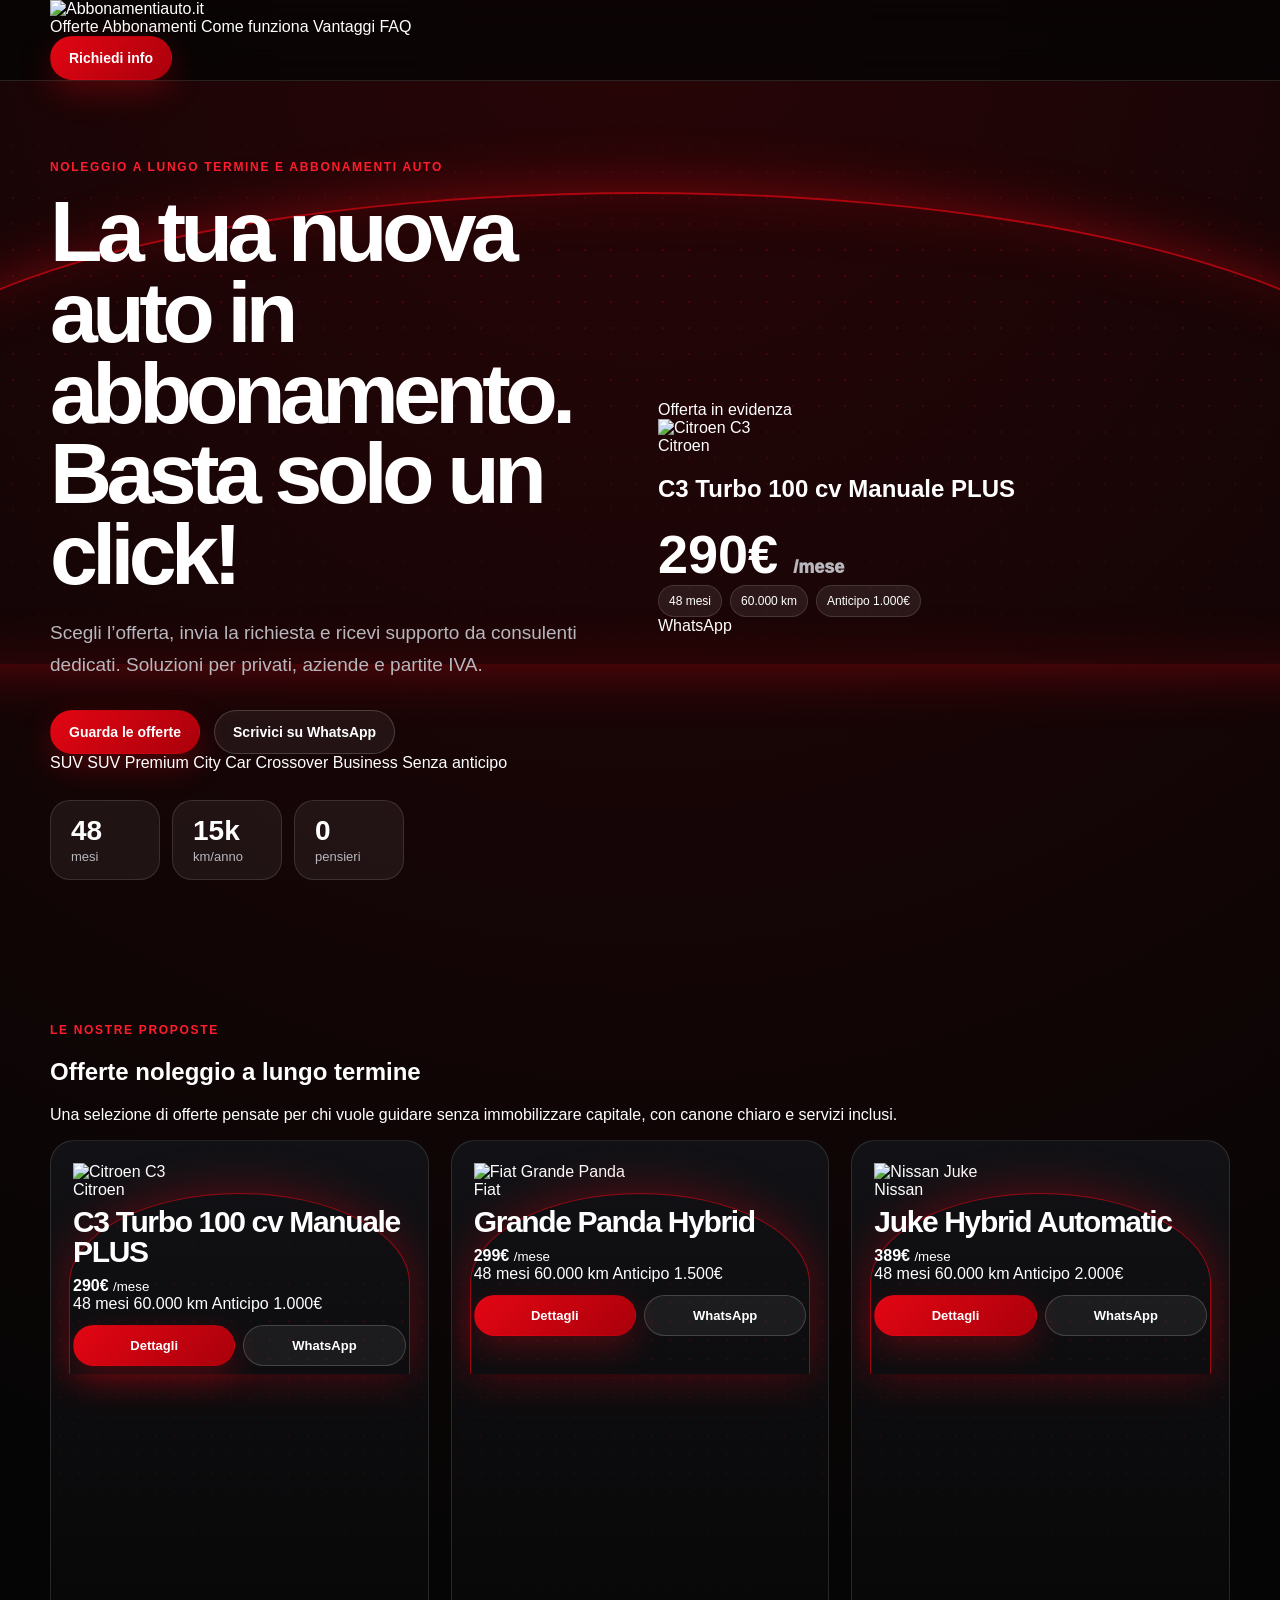
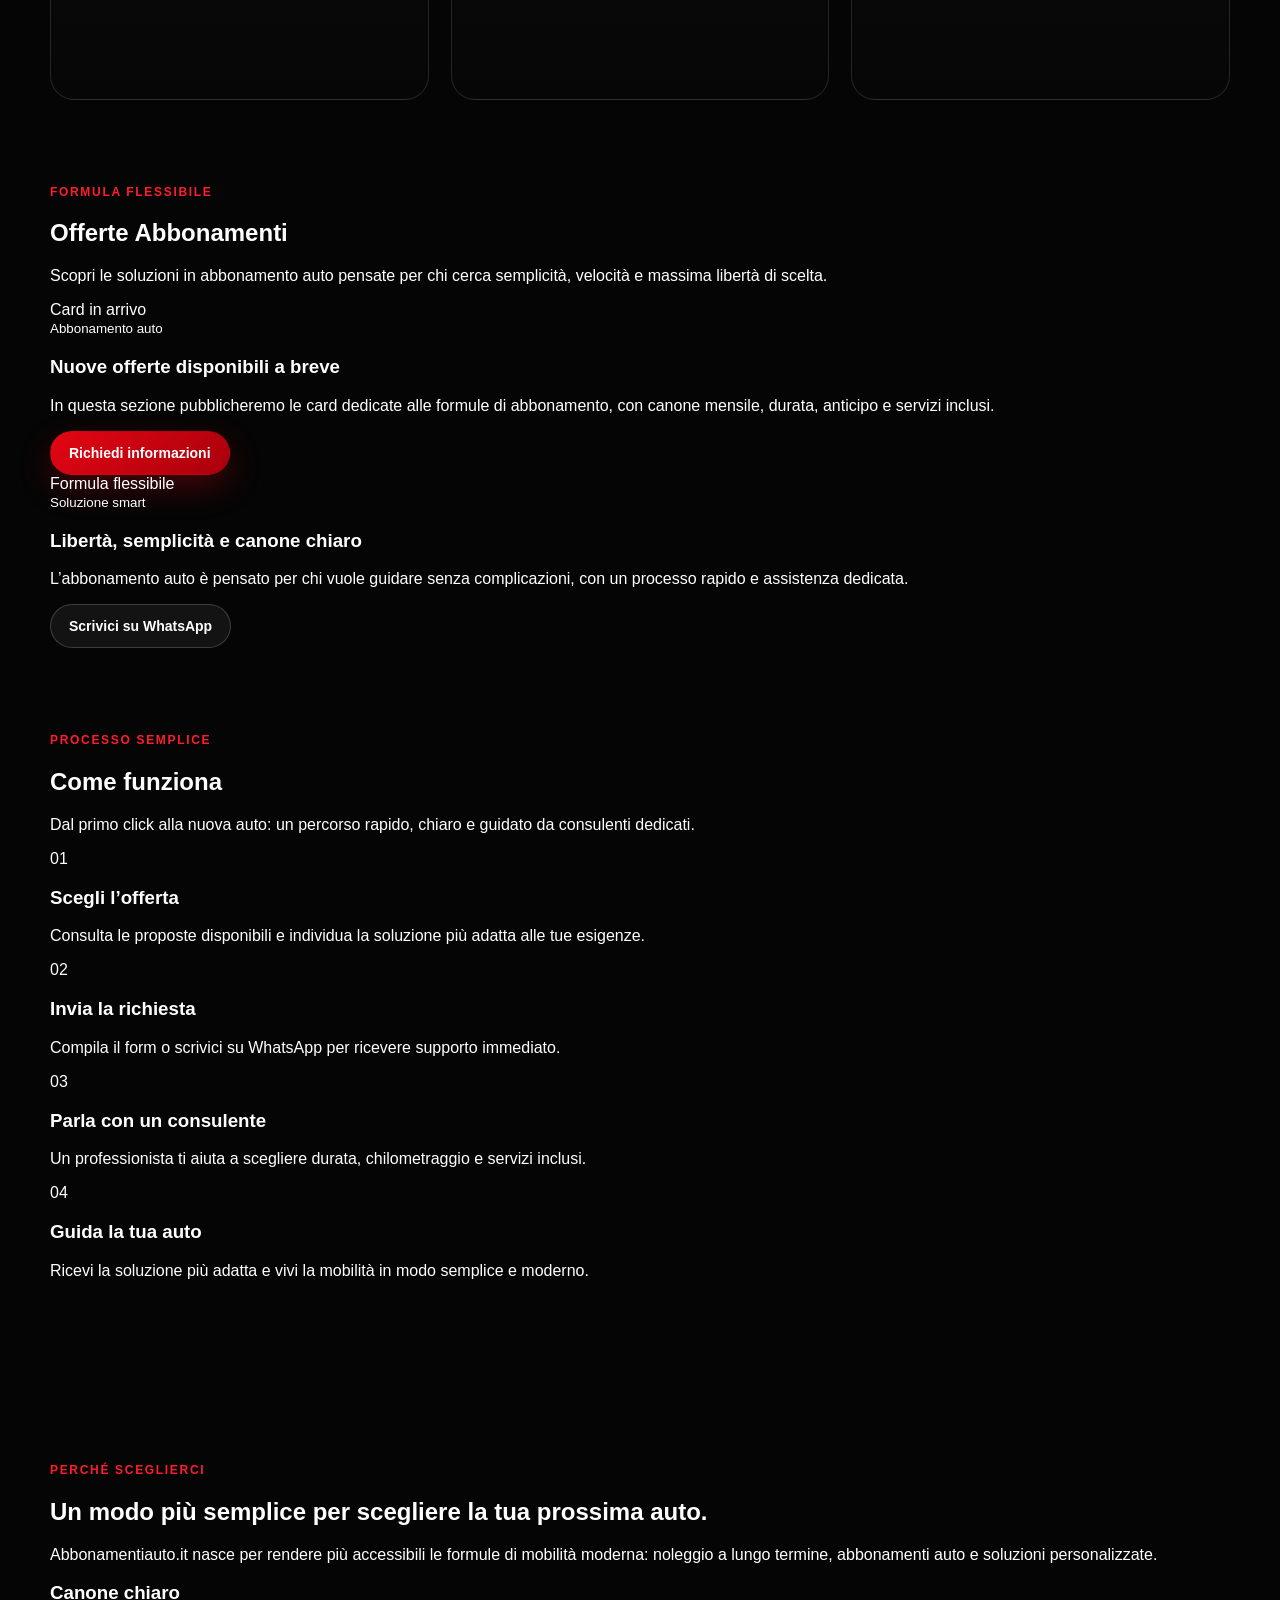
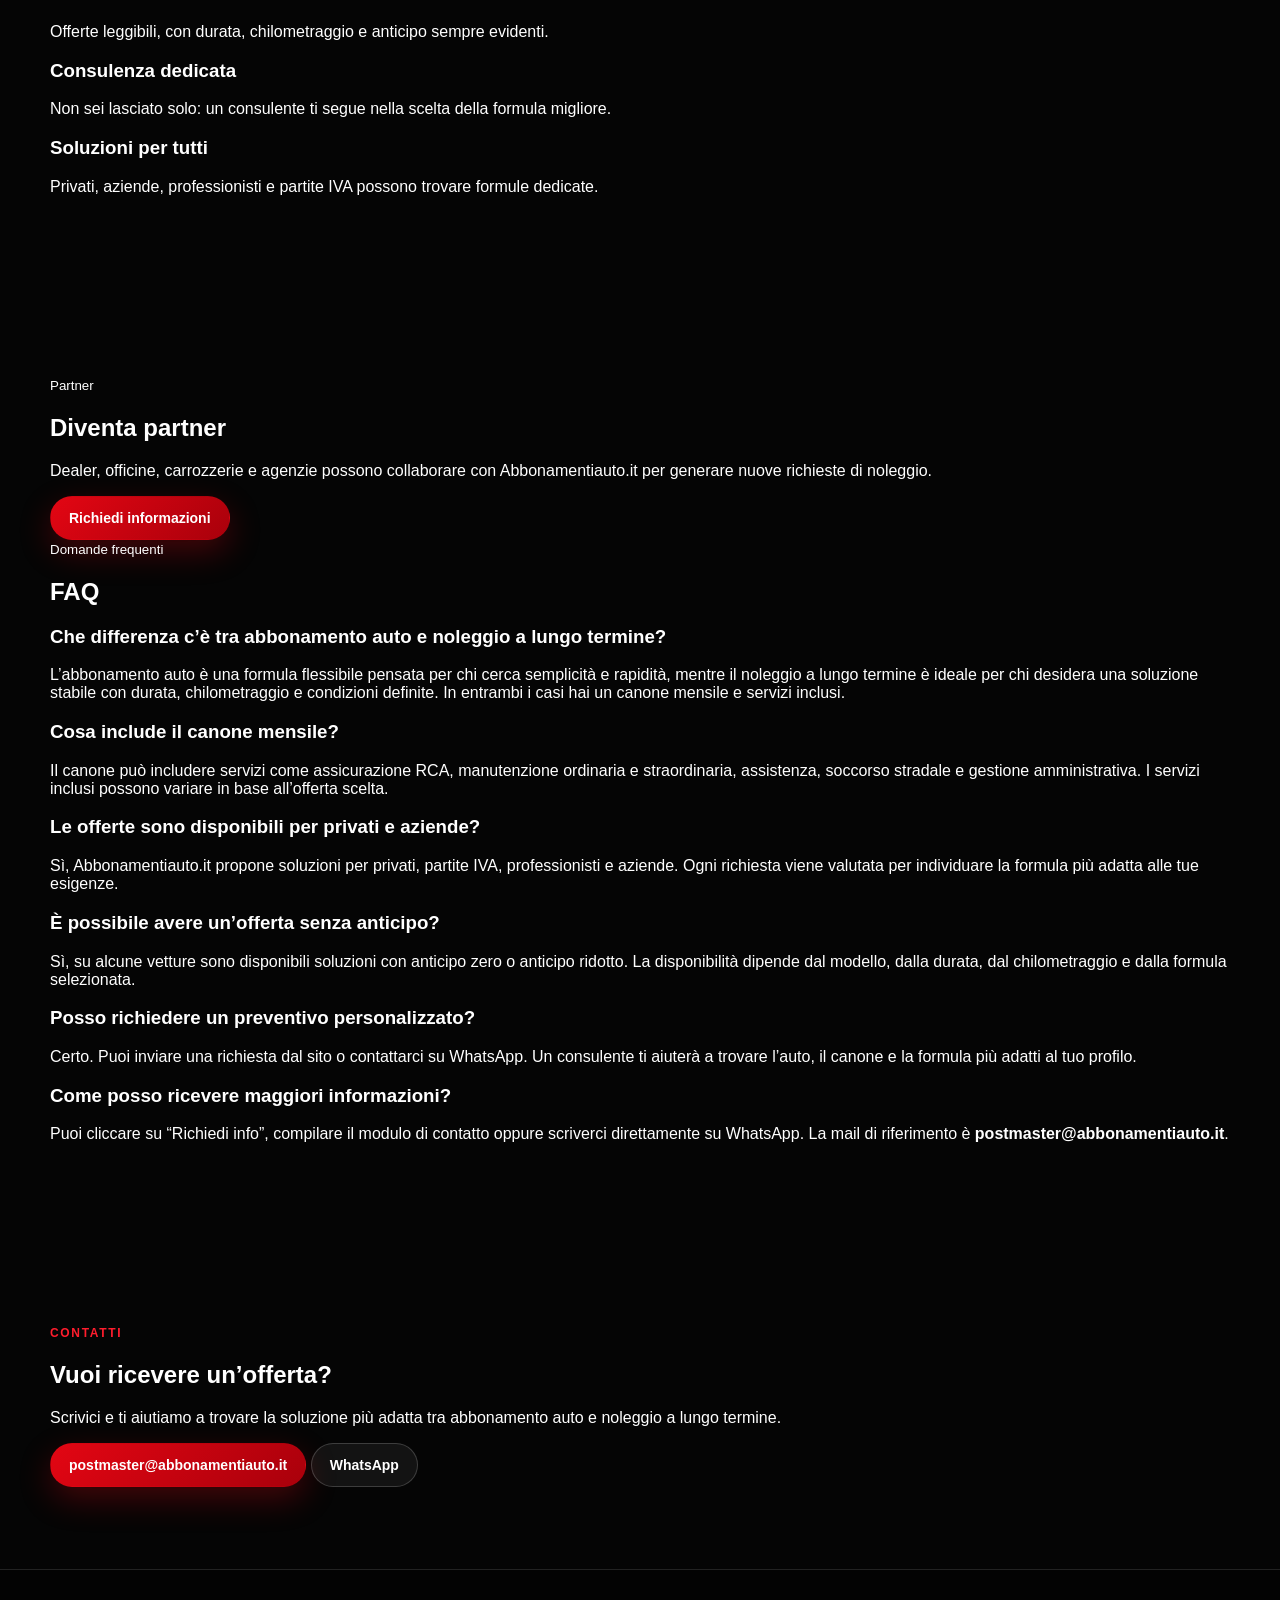
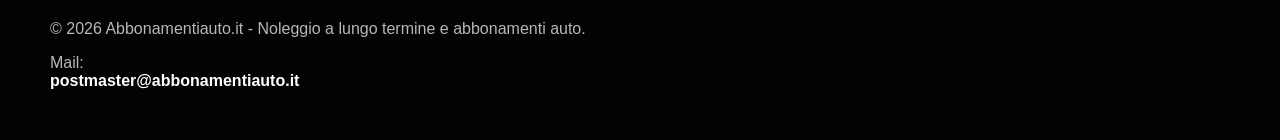
==== index.html @ 2ac547f6 "Update index.html" ====
<!DOCTYPE html>
<html lang="it">
<head>
  <meta charset="UTF-8" />
  <meta name="viewport" content="width=device-width, initial-scale=1.0" />

  <title>Abbonamentiauto.it | Noleggio a lungo termine e abbonamenti auto</title>

  <meta name="description" content="Scopri le migliori offerte di abbonamento auto e noleggio a lungo termine per privati, aziende e partite IVA. Basta solo un click!" />

  <link rel="stylesheet" href="style.css" />
</head>

<body>

  <!-- HEADER -->
  <header class="site-header">
    <div class="container header-inner">

      <a href="#" class="brand" aria-label="Abbonamentiauto.it">
        <img src="assets/logo.png" alt="Abbonamentiauto.it" />
      </a>

      <nav class="main-nav">
        <a href="#offerte">Offerte</a>
        <a href="#abbonamenti">Abbonamenti</a>
        <a href="#come-funziona">Come funziona</a>
        <a href="#vantaggi">Vantaggi</a>
        <a href="#faq">FAQ</a>
      </nav>

      <a class="btn primary small" href="#contatti">Richiedi info</a>

    </div>
  </header>


  <!-- HERO -->
  <main>

    <section class="hero">
      <div class="hero-bg"></div>

      <div class="container hero-grid">

        <div class="hero-copy">
          <span class="eyebrow">Noleggio a lungo termine e abbonamenti auto</span>

          <h1>
            La tua nuova auto in abbonamento.
            <strong>Basta solo un click!</strong>
          </h1>

          <p>
            Scegli l’offerta, invia la richiesta e ricevi supporto da consulenti dedicati.
            Soluzioni per privati, aziende e partite IVA.
          </p>

          <div class="hero-actions">
            <a class="btn primary" href="#offerte">Guarda le offerte</a>
            <a class="btn ghost" href="https://wa.me/393927008720?text=Ciao%2C%20vorrei%20informazioni%20sulle%20offerte%20di%20Abbonamentiauto.it" target="_blank">
              Scrivici su WhatsApp
            </a>
          </div>

          <div class="hero-categories">
            <span class="hero-pill">SUV</span>
            <span class="hero-pill">SUV Premium</span>
            <span class="hero-pill">City Car</span>
            <span class="hero-pill">Crossover</span>
            <span class="hero-pill">Business</span>
            <span class="hero-pill">Senza anticipo</span>
          </div>

          <div class="hero-stats">
            <div>
              <strong>48</strong>
              <span>mesi</span>
            </div>
            <div>
              <strong>15k</strong>
              <span>km/anno</span>
            </div>
            <div>
              <strong>0</strong>
              <span>pensieri</span>
            </div>
          </div>
        </div>

        <div class="hero-card-wrap">
          <article class="hero-offer-card">
            <div class="offer-badge">Offerta in evidenza</div>

            <div class="car-stage">
              <img src="immagini/citroen-c3.png" alt="Citroen C3" />
            </div>

            <div class="hero-offer-content">
              <span>Citroen</span>
              <h2>C3 Turbo 100 cv Manuale PLUS</h2>

              <div class="price">
                <strong>290€</strong>
                <small>/mese</small>
              </div>

              <div class="mini-specs">
                <span>48 mesi</span>
                <span>60.000 km</span>
                <span>Anticipo 1.000€</span>
              </div>

              <a class="whatsapp-float" href="https://wa.me/393927008720?text=Ciao%2C%20sono%20interessato%20alla%20Citroen%20C3%20vista%20su%20Abbonamentiauto.it" target="_blank">
                WhatsApp
              </a>
            </div>
          </article>
        </div>

      </div>
    </section>


    <!-- OFFERTE -->
    <section id="offerte" class="section offers">
      <div class="container">

        <div class="section-head">
          <span class="eyebrow">Le nostre proposte</span>
          <h2>Offerte noleggio a lungo termine</h2>
          <p>
            Una selezione di offerte pensate per chi vuole guidare senza immobilizzare capitale,
            con canone chiaro e servizi inclusi.
          </p>
        </div>

        <div class="offers-grid">

          <article class="offer-card">
            <div class="offer-image">
              <img src="immagini/citroen-c3.png" alt="Citroen C3" />
            </div>

            <div class="offer-content">
              <span class="brand-label">Citroen</span>
              <h3>C3 Turbo 100 cv Manuale PLUS</h3>

              <div class="offer-price">
                <strong>290€</strong>
                <small>/mese</small>
              </div>

              <div class="offer-specs">
                <span>48 mesi</span>
                <span>60.000 km</span>
                <span>Anticipo 1.000€</span>
              </div>

              <div class="card-actions">
                <a class="btn primary" href="#contatti">Dettagli</a>
                <a class="btn ghost" href="https://wa.me/393927008720?text=Ciao%2C%20vorrei%20informazioni%20sulla%20Citroen%20C3" target="_blank">WhatsApp</a>
              </div>
            </div>
          </article>

          <article class="offer-card">
            <div class="offer-image">
              <img src="immagini/grande-panda.png" alt="Fiat Grande Panda" />
            </div>

            <div class="offer-content">
              <span class="brand-label">Fiat</span>
              <h3>Grande Panda Hybrid</h3>

              <div class="offer-price">
                <strong>299€</strong>
                <small>/mese</small>
              </div>

              <div class="offer-specs">
                <span>48 mesi</span>
                <span>60.000 km</span>
                <span>Anticipo 1.500€</span>
              </div>

              <div class="card-actions">
                <a class="btn primary" href="#contatti">Dettagli</a>
                <a class="btn ghost" href="https://wa.me/393927008720?text=Ciao%2C%20vorrei%20informazioni%20sulla%20Fiat%20Grande%20Panda" target="_blank">WhatsApp</a>
              </div>
            </div>
          </article>

          <article class="offer-card">
            <div class="offer-image">
              <img src="immagini/nissan-juke.png" alt="Nissan Juke" />
            </div>

            <div class="offer-content">
              <span class="brand-label">Nissan</span>
              <h3>Juke Hybrid Automatic</h3>

              <div class="offer-price">
                <strong>389€</strong>
                <small>/mese</small>
              </div>

              <div class="offer-specs">
                <span>48 mesi</span>
                <span>60.000 km</span>
                <span>Anticipo 2.000€</span>
              </div>

              <div class="card-actions">
                <a class="btn primary" href="#contatti">Dettagli</a>
                <a class="btn ghost" href="https://wa.me/393927008720?text=Ciao%2C%20vorrei%20informazioni%20sulla%20Nissan%20Juke" target="_blank">WhatsApp</a>
              </div>
            </div>
          </article>

        </div>
      </div>
    </section>


    <!-- ABBONAMENTI -->
    <section id="abbonamenti" class="abbonamenti-section">
      <div class="container">

        <div class="section-head">
          <span class="eyebrow">Formula flessibile</span>
          <h2>Offerte Abbonamenti</h2>
          <p>
            Scopri le soluzioni in abbonamento auto pensate per chi cerca semplicità,
            velocità e massima libertà di scelta.
          </p>
        </div>

        <div class="abbonamenti-grid">

          <article class="abbonamento-card">
            <div class="abbonamento-preview">
              <span>Card in arrivo</span>
            </div>

            <div class="abbonamento-content">
              <small>Abbonamento auto</small>
              <h3>Nuove offerte disponibili a breve</h3>
              <p>
                In questa sezione pubblicheremo le card dedicate alle formule di abbonamento,
                con canone mensile, durata, anticipo e servizi inclusi.
              </p>
              <a class="btn primary" href="#contatti">Richiedi informazioni</a>
            </div>
          </article>

          <article class="abbonamento-card">
            <div class="abbonamento-preview">
              <span>Formula flessibile</span>
            </div>

            <div class="abbonamento-content">
              <small>Soluzione smart</small>
              <h3>Libertà, semplicità e canone chiaro</h3>
              <p>
                L’abbonamento auto è pensato per chi vuole guidare senza complicazioni,
                con un processo rapido e assistenza dedicata.
              </p>
              <a class="btn ghost" href="https://wa.me/393927008720?text=Ciao%2C%20vorrei%20informazioni%20sulle%20offerte%20di%20abbonamento%20auto." target="_blank">
                Scrivici su WhatsApp
              </a>
            </div>
          </article>

        </div>
      </div>
    </section>


    <!-- COME FUNZIONA -->
    <section id="come-funziona" class="section how">
      <div class="container">

        <div class="section-head">
          <span class="eyebrow">Processo semplice</span>
          <h2>Come funziona</h2>
          <p>
            Dal primo click alla nuova auto: un percorso rapido, chiaro e guidato da consulenti dedicati.
          </p>
        </div>

        <div class="steps-grid">

          <div class="step-card">
            <span>01</span>
            <h3>Scegli l’offerta</h3>
            <p>Consulta le proposte disponibili e individua la soluzione più adatta alle tue esigenze.</p>
          </div>

          <div class="step-card">
            <span>02</span>
            <h3>Invia la richiesta</h3>
            <p>Compila il form o scrivici su WhatsApp per ricevere supporto immediato.</p>
          </div>

          <div class="step-card">
            <span>03</span>
            <h3>Parla con un consulente</h3>
            <p>Un professionista ti aiuta a scegliere durata, chilometraggio e servizi inclusi.</p>
          </div>

          <div class="step-card">
            <span>04</span>
            <h3>Guida la tua auto</h3>
            <p>Ricevi la soluzione più adatta e vivi la mobilità in modo semplice e moderno.</p>
          </div>

        </div>
      </div>
    </section>


    <!-- VANTAGGI -->
    <section id="vantaggi" class="section benefits">
      <div class="container two-col">

        <div>
          <span class="eyebrow">Perché sceglierci</span>
          <h2>Un modo più semplice per scegliere la tua prossima auto.</h2>
          <p>
            Abbonamentiauto.it nasce per rendere più accessibili le formule di mobilità moderna:
            noleggio a lungo termine, abbonamenti auto e soluzioni personalizzate.
          </p>
        </div>

        <div class="benefit-list">
          <div class="benefit-item">
            <h3>Canone chiaro</h3>
            <p>Offerte leggibili, con durata, chilometraggio e anticipo sempre evidenti.</p>
          </div>

          <div class="benefit-item">
            <h3>Consulenza dedicata</h3>
            <p>Non sei lasciato solo: un consulente ti segue nella scelta della formula migliore.</p>
          </div>

          <div class="benefit-item">
            <h3>Soluzioni per tutti</h3>
            <p>Privati, aziende, professionisti e partite IVA possono trovare formule dedicate.</p>
          </div>
        </div>

      </div>
    </section>


    <!-- PARTNER + FAQ -->
    <section id="faq" class="section faq-section">
      <div class="container two">

        <div id="partner" class="panel partner">
          <div class="shead">
            <small>Partner</small>
            <h2>Diventa partner</h2>
          </div>

          <p class="muted">
            Dealer, officine, carrozzerie e agenzie possono collaborare con Abbonamentiauto.it
            per generare nuove richieste di noleggio.
          </p>

          <a class="btn primary" href="#contatti">Richiedi informazioni</a>
        </div>

        <div class="faq">
          <div class="shead">
            <small>Domande frequenti</small>
            <h2>FAQ</h2>
          </div>

          <div class="panel">
            <h3>Che differenza c’è tra abbonamento auto e noleggio a lungo termine?</h3>
            <p>
              L’abbonamento auto è una formula flessibile pensata per chi cerca semplicità e rapidità,
              mentre il noleggio a lungo termine è ideale per chi desidera una soluzione stabile con durata,
              chilometraggio e condizioni definite. In entrambi i casi hai un canone mensile e servizi inclusi.
            </p>
          </div>

          <div class="panel">
            <h3>Cosa include il canone mensile?</h3>
            <p>
              Il canone può includere servizi come assicurazione RCA, manutenzione ordinaria e straordinaria,
              assistenza, soccorso stradale e gestione amministrativa. I servizi inclusi possono variare in base
              all’offerta scelta.
            </p>
          </div>

          <div class="panel">
            <h3>Le offerte sono disponibili per privati e aziende?</h3>
            <p>
              Sì, Abbonamentiauto.it propone soluzioni per privati, partite IVA, professionisti e aziende.
              Ogni richiesta viene valutata per individuare la formula più adatta alle tue esigenze.
            </p>
          </div>

          <div class="panel">
            <h3>È possibile avere un’offerta senza anticipo?</h3>
            <p>
              Sì, su alcune vetture sono disponibili soluzioni con anticipo zero o anticipo ridotto.
              La disponibilità dipende dal modello, dalla durata, dal chilometraggio e dalla formula selezionata.
            </p>
          </div>

          <div class="panel">
            <h3>Posso richiedere un preventivo personalizzato?</h3>
            <p>
              Certo. Puoi inviare una richiesta dal sito o contattarci su WhatsApp.
              Un consulente ti aiuterà a trovare l’auto, il canone e la formula più adatti al tuo profilo.
            </p>
          </div>

          <div class="panel">
            <h3>Come posso ricevere maggiori informazioni?</h3>
            <p>
              Puoi cliccare su “Richiedi info”, compilare il modulo di contatto oppure scriverci direttamente
              su WhatsApp. La mail di riferimento è <strong>postmaster@abbonamentiauto.it</strong>.
            </p>
          </div>

        </div>

      </div>
    </section>


    <!-- CONTATTI -->
    <section id="contatti" class="section contact-section">
      <div class="container contact-card">

        <div>
          <span class="eyebrow">Contatti</span>
          <h2>Vuoi ricevere un’offerta?</h2>
          <p>
            Scrivici e ti aiutiamo a trovare la soluzione più adatta tra abbonamento auto e noleggio a lungo termine.
          </p>
        </div>

        <div class="contact-actions">
          <a class="btn primary" href="mailto:postmaster@abbonamentiauto.it">postmaster@abbonamentiauto.it</a>
          <a class="btn ghost" href="https://wa.me/393927008720?text=Ciao%2C%20vorrei%20ricevere%20informazioni%20sulle%20offerte%20di%20Abbonamentiauto.it" target="_blank">
            WhatsApp
          </a>
        </div>

      </div>
    </section>

  </main>


  <!-- FOOTER -->
  <footer class="site-footer">
    <div class="container footer-inner">
      <p>© 2026 Abbonamentiauto.it - Noleggio a lungo termine e abbonamenti auto.</p>
      <p>Mail: <strong>postmaster@abbonamentiauto.it</strong></p>
    </div>
  </footer>

</body>
</html>
---- style.css ----
:root{
  --bg:#050505;
  --panel:#0b0b0d;
  --panel-2:#121216;
  --text:#ffffff;
  --muted:#b7b7bd;
  --red:#e30613;
  --red-2:#ff1d2d;
  --line:rgba(255,255,255,.12);
  --radius:28px;
  --shadow:0 30px 90px rgba(0,0,0,.55);
}
*{box-sizing:border-box}
html{scroll-behavior:smooth}
body{
  margin:0;
  font-family:Inter,Montserrat,Arial,sans-serif;
  background:radial-gradient(circle at 50% 0%,rgba(227,6,19,.16),transparent 32%),var(--bg);
  color:var(--text);
}
a{color:inherit;text-decoration:none}
img{max-width:100%;display:block}
.container{width:min(1180px,calc(100% - 32px));margin:0 auto}
.site-header{
  position:sticky;top:0;z-index:20;
  background:rgba(5,5,5,.78);
  backdrop-filter:blur(16px);
  border-bottom:1px solid var(--line);
}
.nav-wrap{height:76px;display:flex;align-items:center;gap:24px;justify-content:space-between}
.brand img{width:230px;height:auto}
.nav-links{display:flex;gap:22px;color:var(--muted);font-size:14px}
.nav-links a:hover{color:#fff}
.nav-cta,.btn{
  border-radius:999px;
  padding:13px 18px;
  font-weight:800;
  font-size:14px;
  display:inline-flex;
  align-items:center;
  justify-content:center;
  border:1px solid transparent;
}
.nav-cta,.btn.primary{background:linear-gradient(135deg,var(--red),#a9000b);color:#fff;box-shadow:0 12px 32px rgba(227,6,19,.28)}
.btn.ghost{border-color:rgba(255,255,255,.18);background:rgba(255,255,255,.06)}
.menu-btn{display:none;background:none;color:#fff;border:0;font-size:28px}
.hero{position:relative;overflow:hidden;padding:76px 0 58px;min-height:720px}
.hero:before{
  content:"";position:absolute;inset:8% -12% auto -12%;height:470px;
  border:2px solid rgba(227,6,19,.72);border-bottom:0;border-radius:50% 50% 0 0;
  box-shadow:0 0 60px rgba(227,6,19,.42),inset 0 0 60px rgba(227,6,19,.18);
  transform:translateY(42px);pointer-events:none;
}
.hero:after{
  content:"";position:absolute;inset:0;opacity:.23;pointer-events:none;
  background-image:radial-gradient(rgba(227,6,19,.9) 1px,transparent 1.5px);
  background-size:26px 26px;
  mask-image:linear-gradient(to bottom,transparent,black 20%,transparent 85%);
}
.hero-grid{position:relative;z-index:2;display:grid;grid-template-columns:1fr 1fr;gap:36px;align-items:center}
.eyebrow,.section-title span{color:var(--red-2);font-weight:900;text-transform:uppercase;letter-spacing:.14em;font-size:12px}
h1{font-size:clamp(46px,7vw,86px);line-height:.94;margin:16px 0 22px;letter-spacing:-.065em}
h1 span{color:var(--red-2)}
.hero-copy p{font-size:19px;line-height:1.7;color:var(--muted);max-width:620px}
.hero-actions{display:flex;gap:14px;flex-wrap:wrap;margin-top:28px}
.hero-stats{display:flex;gap:12px;margin-top:28px;flex-wrap:wrap}
.hero-stats div{background:rgba(255,255,255,.06);border:1px solid var(--line);border-radius:20px;padding:14px 20px;min-width:110px}
.hero-stats strong{display:block;font-size:28px}.hero-stats span{color:var(--muted);font-size:13px}
.hero-card{position:relative;min-height:560px;border-radius:var(--radius);background:linear-gradient(180deg,rgba(255,255,255,.08),rgba(255,255,255,.02));border:1px solid var(--line);box-shadow:var(--shadow);overflow:hidden;padding:24px}
.hero-card:before{content:"";position:absolute;inset:auto -20% -20% -20%;height:230px;background:radial-gradient(circle,rgba(227,6,19,.38),transparent 70%)}
.hero-car{position:absolute;top:55px;left:50%;transform:translateX(-50%);width:105%;filter:drop-shadow(0 30px 38px rgba(0,0,0,.65))}
.deal-badge{position:absolute;right:24px;top:24px;background:var(--red);padding:14px 16px;border-radius:18px;font-weight:900;text-align:center;font-size:12px;box-shadow:0 12px 30px rgba(227,6,19,.35)}
.hero-offer-box{position:absolute;left:24px;right:24px;bottom:24px;background:rgba(0,0,0,.64);border:1px solid rgba(227,6,19,.38);border-radius:24px;padding:22px;backdrop-filter:blur(12px)}
.hero-offer-box span,.car-brand{color:var(--red-2);font-weight:1000;letter-spacing:.1em}.hero-offer-box h2{font-size:31px;line-height:1.05;margin:8px 0}.price{font-size:54px;font-weight:1000;margin:0}.price small{font-size:18px;color:var(--muted)}
.mini-specs{display:flex;gap:8px;flex-wrap:wrap}.mini-specs span{color:#fff;background:rgba(255,255,255,.08);border:1px solid var(--line);border-radius:999px;padding:8px 10px;font-size:12px;letter-spacing:0;text-transform:none}
.section{padding:82px 0}.strip{background:linear-gradient(90deg,rgba(227,6,19,.16),rgba(255,255,255,.03),rgba(227,6,19,.10));border-block:1px solid var(--line)}
.steps{display:grid;grid-template-columns:1.2fr repeat(3,1fr);gap:18px;align-items:stretch}.steps article,.benefits-list div,.offer-card,details{background:rgba(255,255,255,.055);border:1px solid var(--line);border-radius:24px;padding:22px}.steps strong{display:inline-grid;place-items:center;width:42px;height:42px;background:var(--red);border-radius:50%;margin-bottom:12px}.steps h3,.benefits-list h3{margin:0 0 8px}.steps p,.benefits-list p,.section-title p,details p{color:var(--muted);line-height:1.6}.section-title{text-align:center;margin-bottom:32px}.section-title h2{font-size:clamp(32px,4vw,56px);letter-spacing:-.045em;line-height:1;margin:10px 0}.section-title.compact{text-align:left;margin:0}.section-title.left{text-align:left;margin:0}.filters{display:flex;gap:10px;justify-content:center;flex-wrap:wrap;margin-bottom:28px}.filter{border:1px solid var(--line);background:rgba(255,255,255,.06);color:#fff;border-radius:999px;padding:11px 16px;font-weight:800;cursor:pointer}.filter.active,.filter:hover{background:var(--red);border-color:var(--red)}
.offers-grid{display:grid;grid-template-columns:repeat(3,1fr);gap:22px}.offer-card{position:relative;overflow:hidden;min-height:560px;background:linear-gradient(180deg,#121216,#060606)}.offer-card:before{content:"";position:absolute;inset:52px 18px auto;height:180px;border:1.5px solid rgba(227,6,19,.66);border-bottom:0;border-radius:50% 50% 0 0;box-shadow:0 0 45px rgba(227,6,19,.35)}.offer-card:after{content:"";position:absolute;inset:0;opacity:.12;background-image:radial-gradient(rgba(227,6,19,.9) 1px,transparent 1.5px);background-size:19px 19px;mask-image:linear-gradient(to bottom,transparent,black 35%,transparent)}.offer-content{position:relative;z-index:1;height:100%;display:flex;flex-direction:column}.offer-img{height:205px;object-fit:contain;margin:28px 0 6px;filter:drop-shadow(0 24px 20px rgba(0,0,0,.65))}.offer-top{display:flex;justify-content:space-between;gap:12px;align-items:start}.segment{font-size:11px;background:var(--red);border-radius:999px;padding:8px 10px;font-weight:900}.offer-card h3{font-size:30px;line-height:1;margin:8px 0 10px;letter-spacing:-.045em}.spec-row{display:grid;grid-template-columns:repeat(2,1fr);gap:8px;margin:12px 0}.spec-row span{background:rgba(255,255,255,.07);border:1px solid var(--line);border-radius:14px;padding:10px;font-size:12px;color:#fff}.bottom-box{margin-top:auto;border:1px solid rgba(227,6,19,.55);border-radius:20px;padding:14px;background:rgba(227,6,19,.08)}.bottom-box .price{font-size:46px}.card-actions{display:flex;gap:8px;margin-top:12px}.card-actions .btn{width:100%;padding:12px 10px;font-size:13px}.dark-panel{background:linear-gradient(180deg,#0b0b0d,#050505);border-block:1px solid var(--line)}.benefits-grid{display:grid;grid-template-columns:.95fr 1.3fr;gap:40px;align-items:start}.benefits-list{display:grid;grid-template-columns:1fr 1fr;gap:16px}.lead-card{display:grid;grid-template-columns:.95fr 1.05fr;gap:28px;background:linear-gradient(135deg,rgba(227,6,19,.22),rgba(255,255,255,.06));border:1px solid rgba(227,6,19,.35);border-radius:34px;padding:34px;box-shadow:var(--shadow)}.lead-card h2{font-size:44px;letter-spacing:-.045em;margin:10px 0}.lead-card p{color:var(--muted);line-height:1.6}.lead-form{display:grid;gap:12px}.lead-form input,.lead-form select{width:100%;border:1px solid var(--line);background:rgba(0,0,0,.38);border-radius:16px;color:#fff;padding:16px;font-size:15px}.lead-form option{color:#000}.lead-form small{color:var(--muted)}.lead-form small a{text-decoration:underline}.faq details{margin-bottom:12px}.faq summary{cursor:pointer;font-weight:900;font-size:18px}.site-footer{border-top:1px solid var(--line);padding:34px 0;background:#030303;color:var(--muted)}.footer-grid{display:grid;grid-template-columns:1.5fr 1fr 1fr;gap:24px}.site-footer img{width:220px;margin-bottom:12px}.site-footer strong{display:block;color:#fff;margin-bottom:8px}.floating-whatsapp{position:fixed;right:18px;bottom:18px;z-index:30;background:#19b85a;color:#fff;border-radius:999px;padding:14px 18px;font-weight:1000;box-shadow:0 15px 42px rgba(0,0,0,.38)}
@media(max-width:940px){.nav-links,.nav-cta{display:none}.menu-btn{display:block}.nav-links.open{display:flex;position:absolute;left:16px;right:16px;top:76px;flex-direction:column;background:#0b0b0d;border:1px solid var(--line);border-radius:18px;padding:18px}.hero-grid,.steps,.benefits-grid,.lead-card,.footer-grid{grid-template-columns:1fr}.hero{padding-top:42px}.hero-card{min-height:520px}.offers-grid{grid-template-columns:1fr 1fr}.section{padding:58px 0}.benefits-list{grid-template-columns:1fr}}
@media(max-width:620px){.brand img{width:200px}.offers-grid{grid-template-columns:1fr}.hero-card{min-height:500px}.hero-car{width:118%;top:70px}.hero-offer-box h2{font-size:24px}.price{font-size:44px}.lead-card{padding:24px}.lead-card h2{font-size:34px}.card-actions{flex-direction:column}}
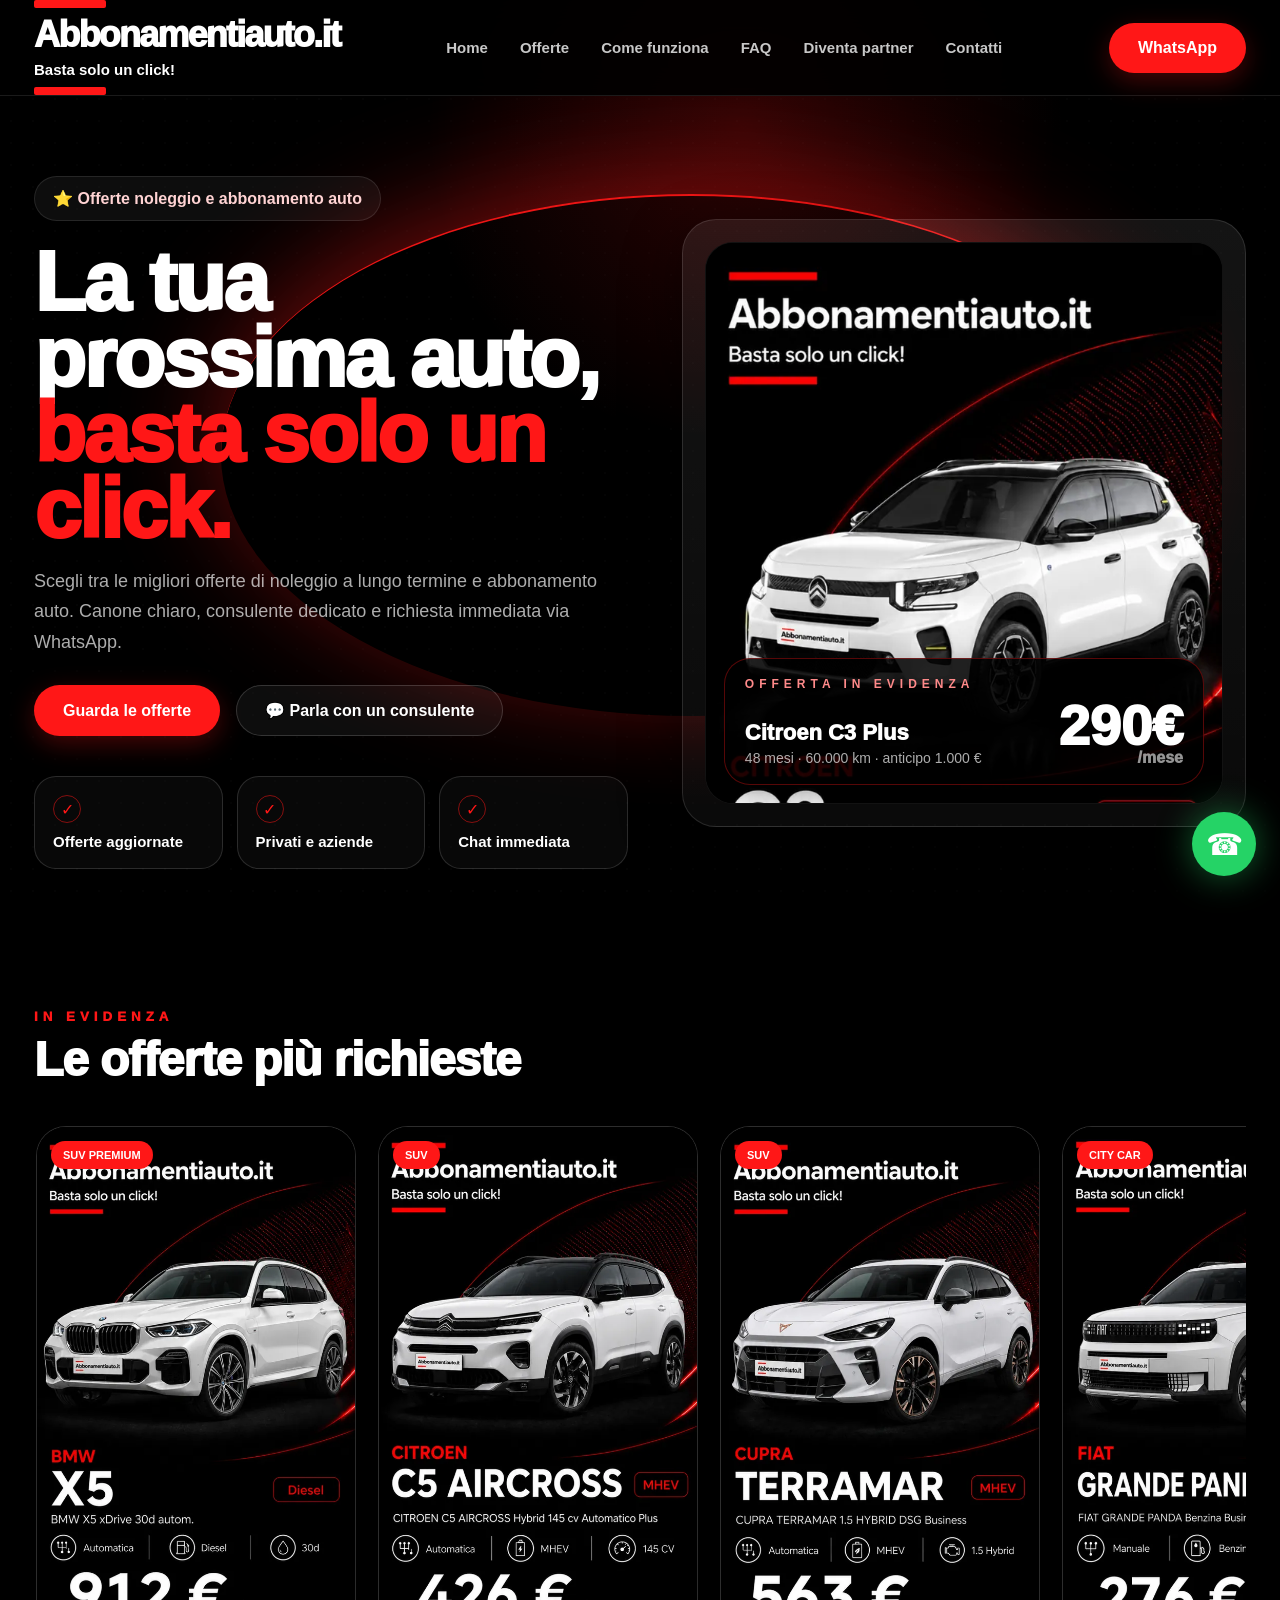
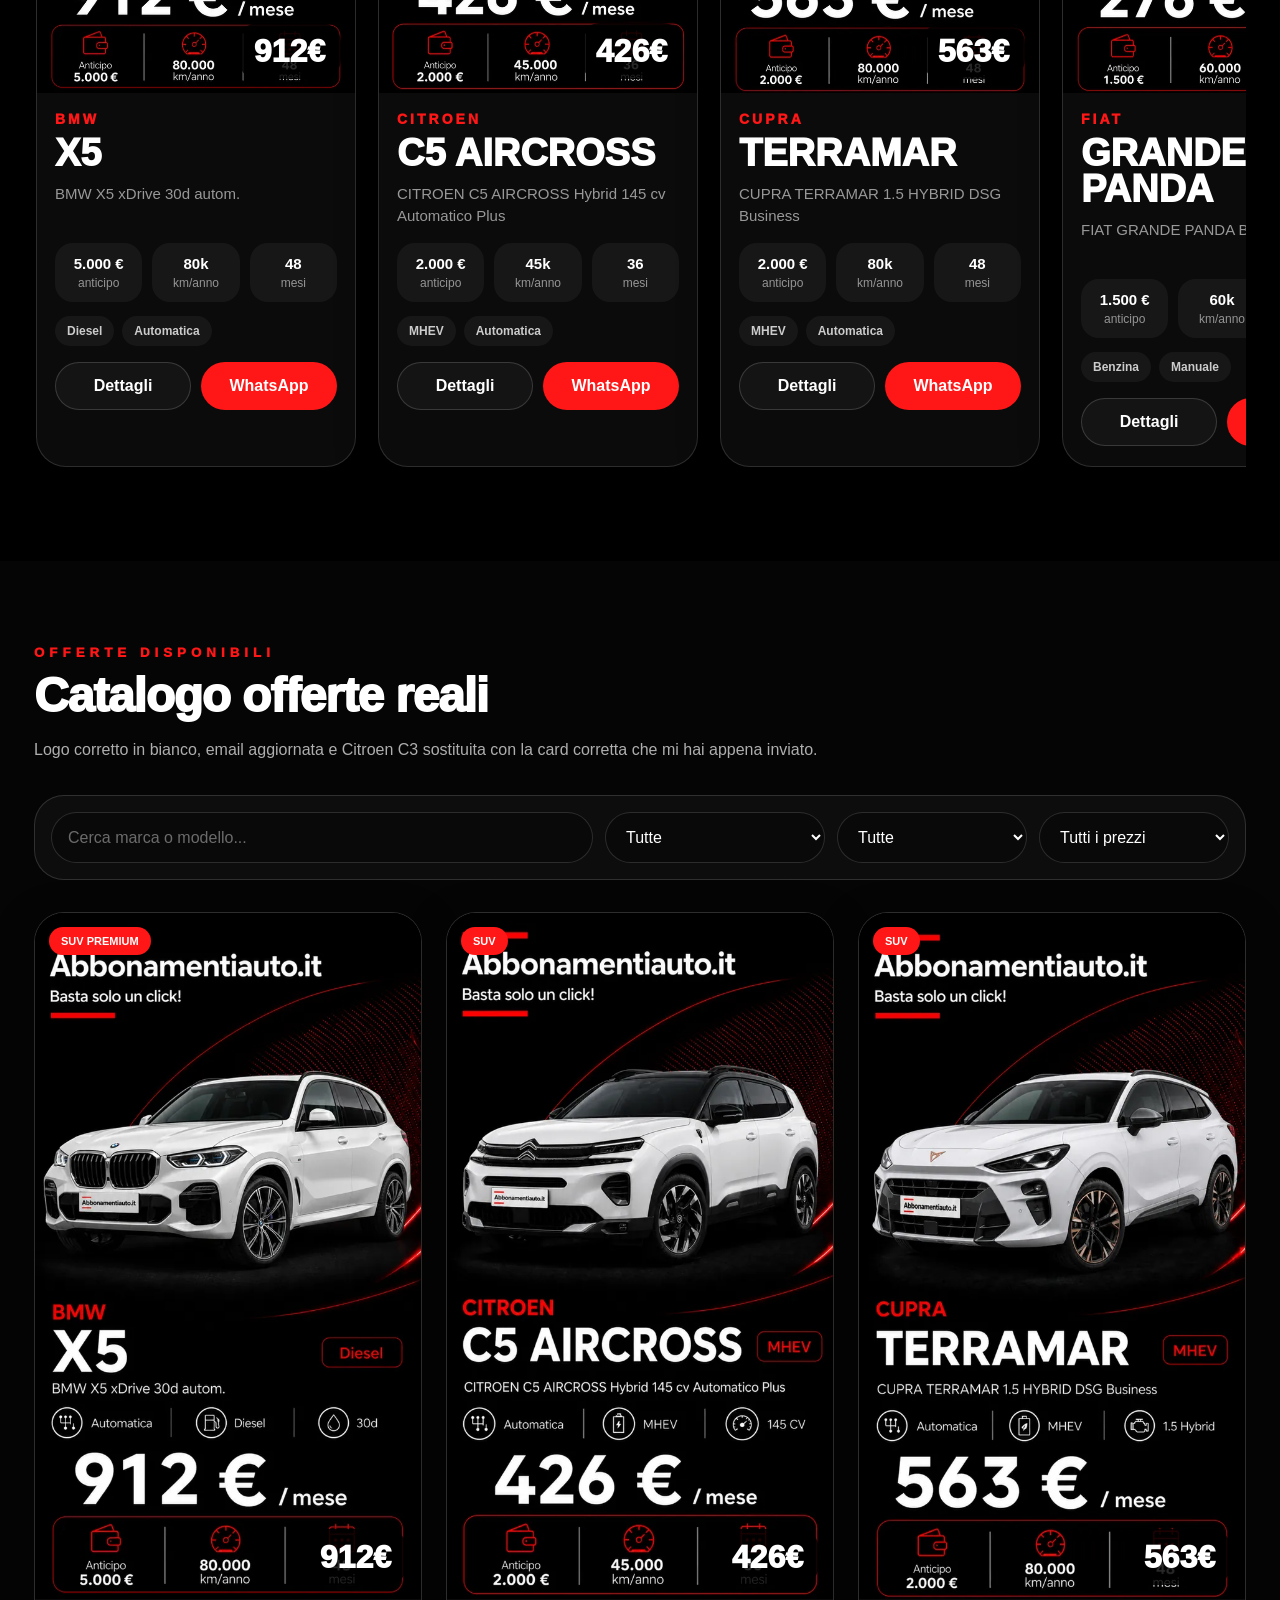
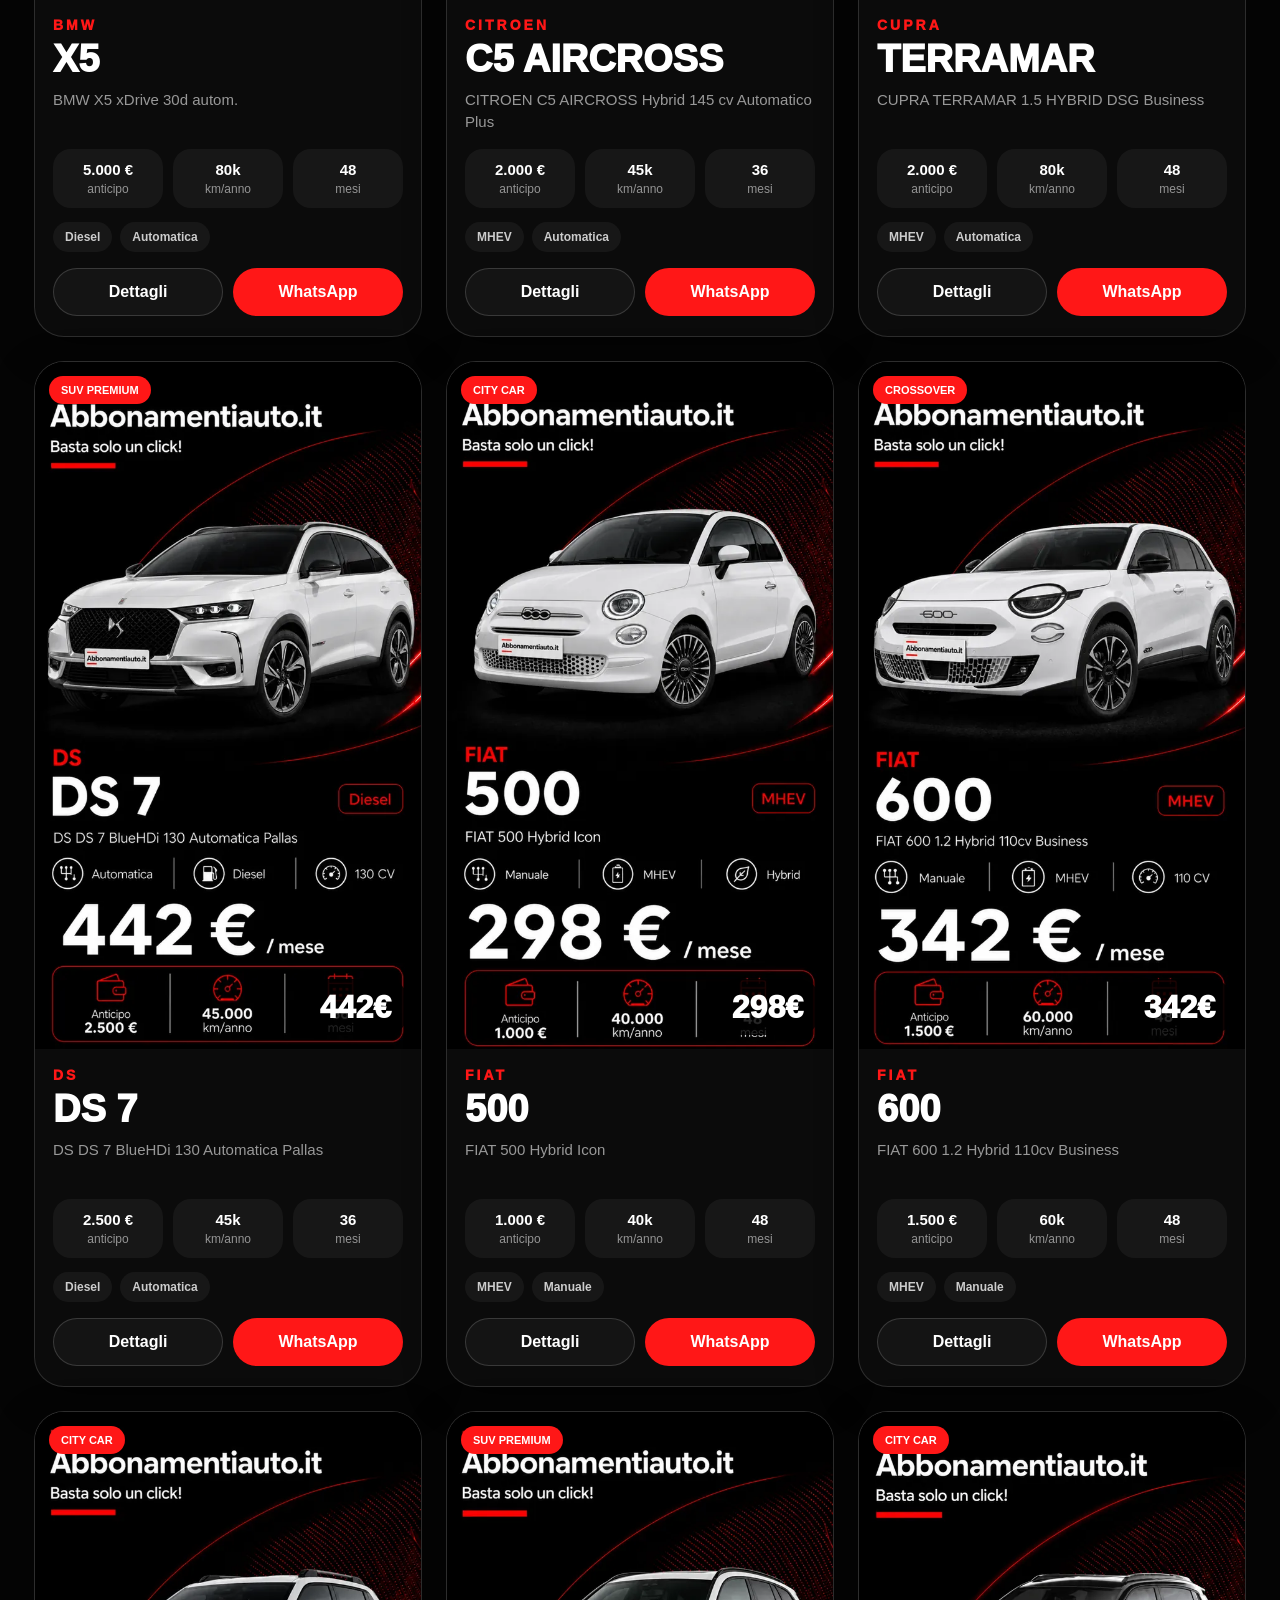
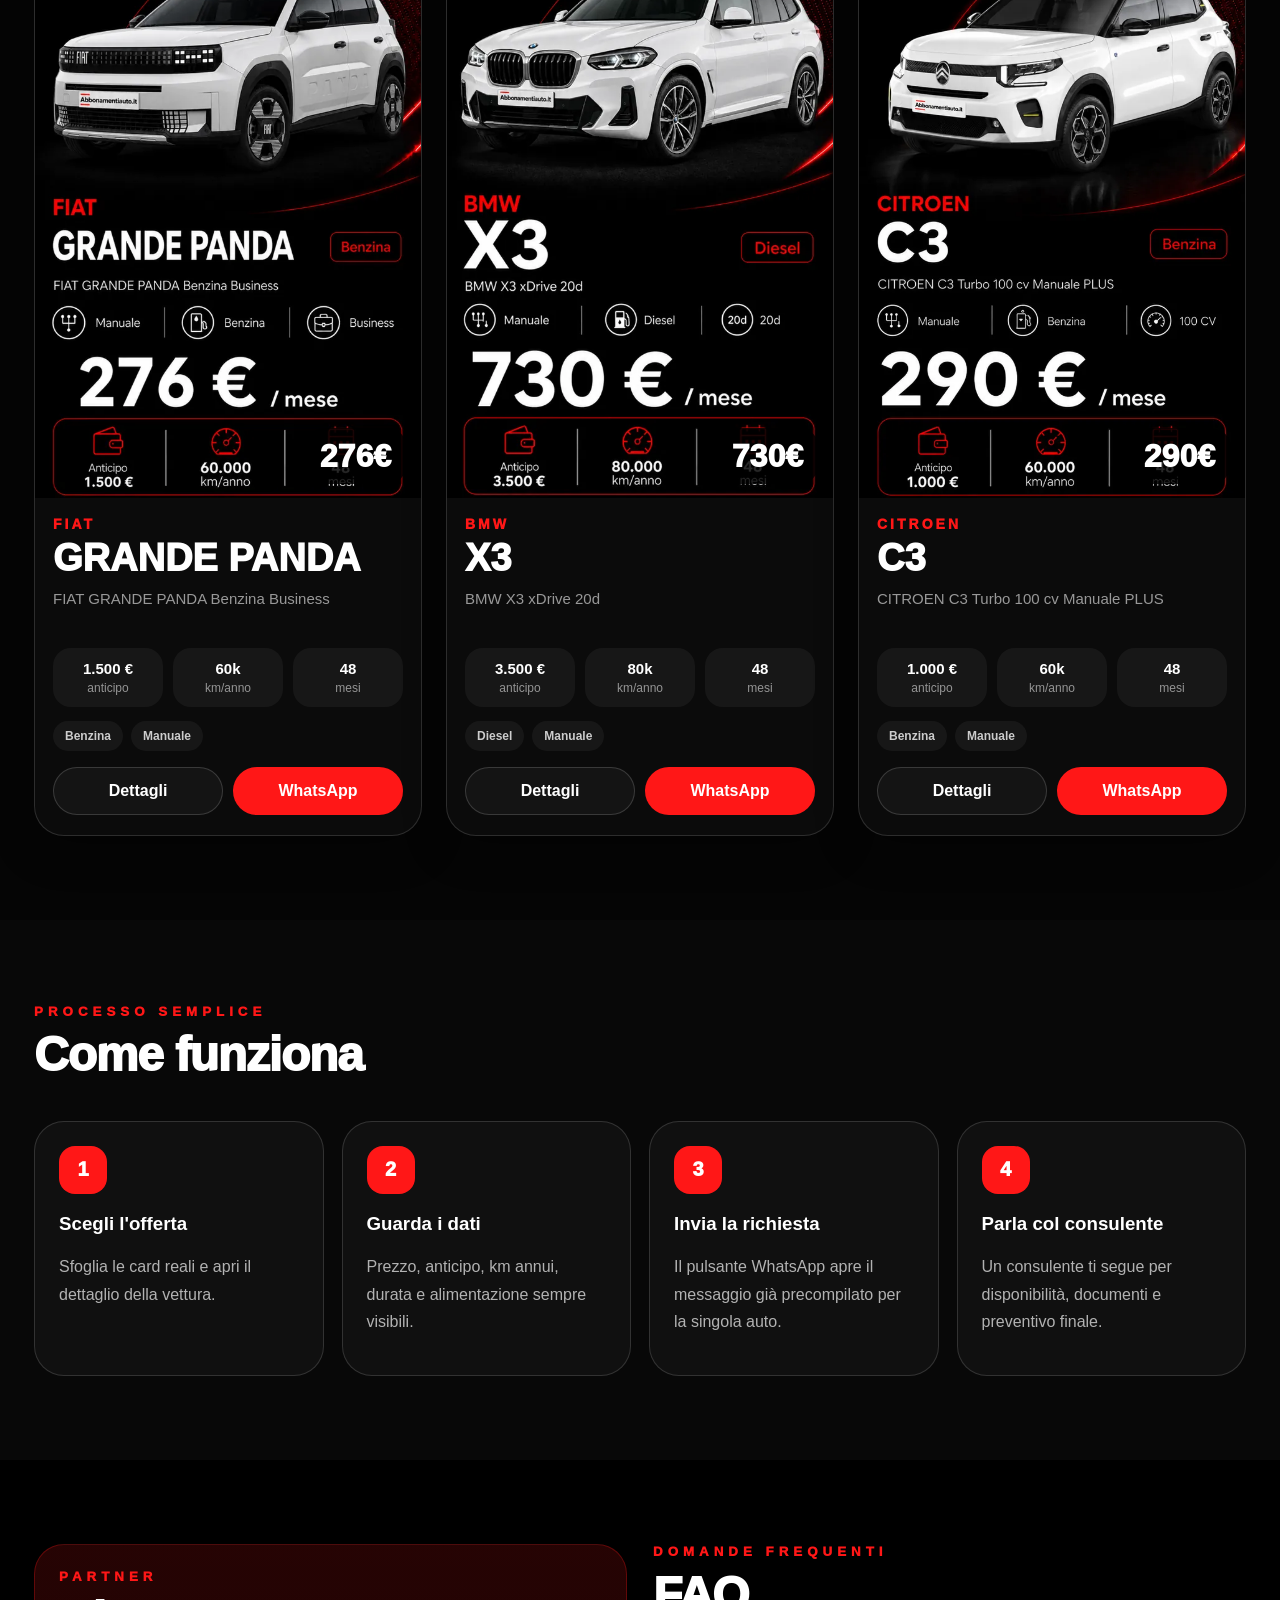
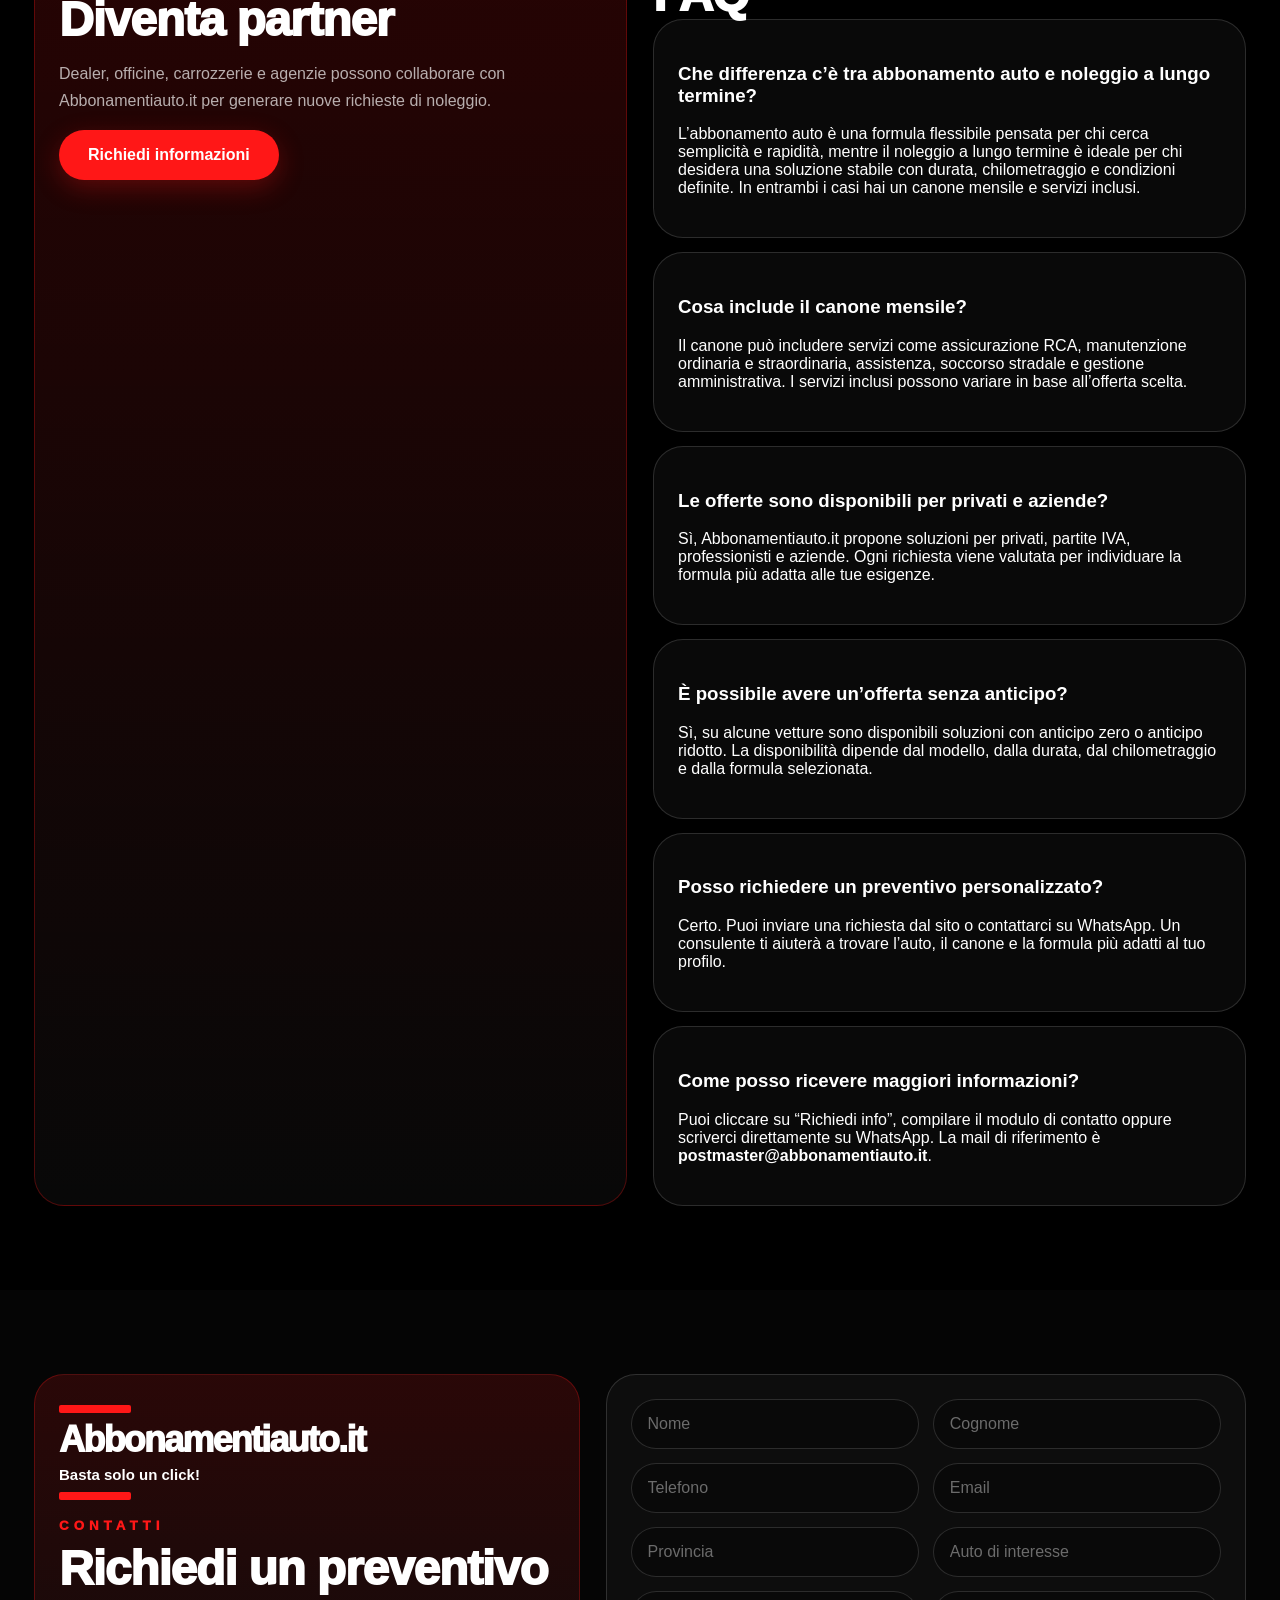
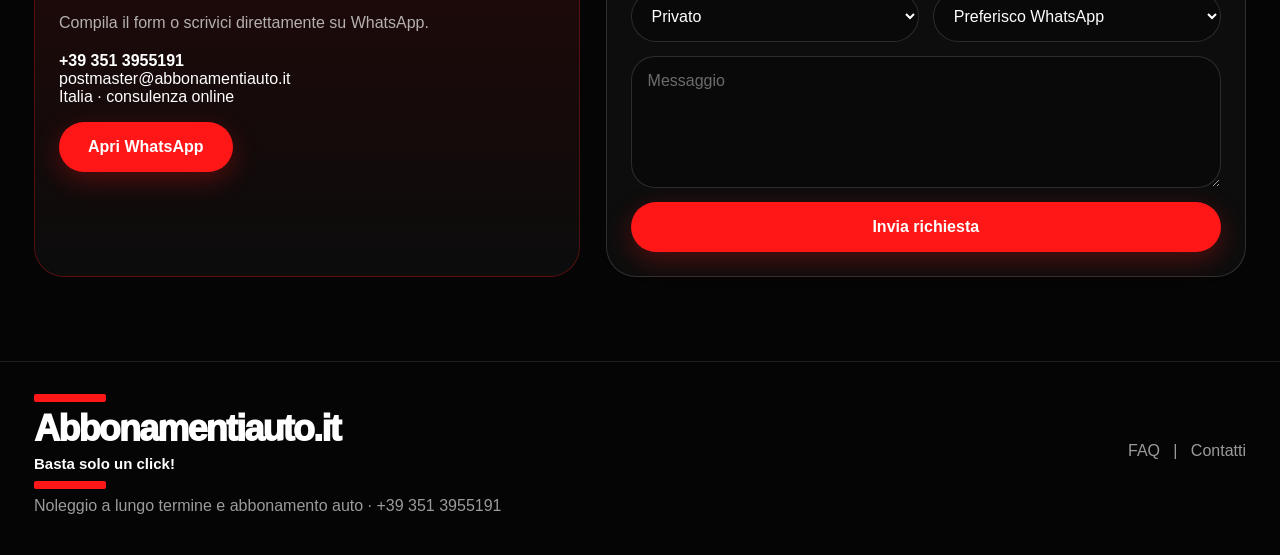
==== commit 115c8c96: "Update index.html" ====
--- a/index.html
+++ b/index.html
@@ -1,471 +1,438 @@
-<!DOCTYPE html>
+<!doctype html>
 <html lang="it">
 <head>
-  <meta charset="UTF-8" />
-  <meta name="viewport" content="width=device-width, initial-scale=1.0" />
-
-  <title>Abbonamentiauto.it | Noleggio a lungo termine e abbonamenti auto</title>
-
-  <meta name="description" content="Scopri le migliori offerte di abbonamento auto e noleggio a lungo termine per privati, aziende e partite IVA. Basta solo un click!" />
-
-  <link rel="stylesheet" href="style.css" />
+<meta charset="utf-8">
+<meta name="viewport" content="width=device-width, initial-scale=1">
+<title>Abbonamentiauto.it - Revisione corretta</title>
+<style>
+*{box-sizing:border-box}html{scroll-behavior:smooth}body{margin:0;font-family:Inter,Segoe UI,Arial,sans-serif;background:#000;color:#fff;overflow-x:hidden}a{color:inherit;text-decoration:none}button,input,select,textarea{font:inherit}
+:root{--red:#ff1717;--line:rgba(255,255,255,.1);--line2:rgba(255,255,255,.14);--muted:rgba(255,255,255,.68);--panel:#0b0b0b}
+body:before{content:"";position:fixed;inset:0;background-image:radial-gradient(rgba(255,255,255,.08) 1px,transparent 1px);background-size:22px 22px;opacity:.2;pointer-events:none;z-index:-2}
+body:after{content:"";position:fixed;inset:0;background:radial-gradient(circle at 58% 14%,rgba(255,23,23,.18),transparent 30%),#000;z-index:-3}
+.container{max-width:1260px;margin:auto;padding:0 24px}
+.red{color:var(--red)}
+.logo-mark{display:inline-flex;flex-direction:column;align-items:flex-start;gap:10px}
+.logo-line{display:block;width:96px;height:10px;background:var(--red);border-radius:2px}
+.logo-title{font-size:clamp(28px,4.1vw,64px);font-weight:1000;letter-spacing:-1.8px;line-height:.95;color:#fff}
+.logo-sub{font-size:clamp(18px,2vw,28px);font-weight:800;color:#fff;line-height:1}
+.logo-mark.compact .logo-title{font-size:36px}
+.logo-mark.compact .logo-sub{font-size:15px}
+.logo-mark.compact .logo-line{width:72px;height:8px}
+.btn{display:inline-flex;align-items:center;justify-content:center;gap:10px;padding:15px 28px;border-radius:999px;font-weight:900;border:1px solid transparent;transition:.2s ease;cursor:pointer}
+.btn.primary{background:var(--red);color:#fff;box-shadow:0 8px 26px rgba(255,23,23,.28)}
+.btn.primary:hover{background:#ff3030;transform:translateY(-1px)}
+.btn.secondary{background:rgba(255,255,255,.05);color:#fff;border-color:rgba(255,255,255,.16)}
+.btn.secondary:hover{background:rgba(255,255,255,.09)}
+
+header{position:sticky;top:0;z-index:50;background:rgba(0,0,0,.88);backdrop-filter:blur(16px);border-bottom:1px solid var(--line)}
+.head{min-height:84px;display:flex;align-items:center;justify-content:space-between;gap:20px}
+.brand-left{display:flex;align-items:center;gap:18px}
+.nav{display:flex;gap:32px;color:rgba(255,255,255,.78);font-weight:750;font-size:15px}
+.nav a:hover{color:#fff}
+
+.hero{position:relative;padding:80px 0 56px;overflow:hidden}
+.hero:after{content:"";position:absolute;left:54%;top:98px;width:min(940px,80vw);height:520px;transform:translateX(-50%);border-top:2px solid rgba(255,23,23,.92);border-radius:100%;box-shadow:0 -20px 110px rgba(255,23,23,.42)}
+.hero-grid{position:relative;z-index:1;display:grid;grid-template-columns:1fr .95fr;gap:54px;align-items:center}
+.badge{display:inline-flex;align-items:center;gap:10px;padding:12px 18px;border-radius:999px;border:1px solid rgba(255,255,255,.1);background:rgba(255,255,255,.05);color:#ffd3d3;font-weight:850}
+h1{margin:24px 0 18px;font-size:clamp(52px,7vw,84px);line-height:.9;letter-spacing:-2.4px;font-weight:1000;max-width:700px}
+.lead{max-width:690px;color:var(--muted);font-size:18px;line-height:1.7;margin:0 0 28px}
+.cta{display:flex;gap:16px;flex-wrap:wrap;margin-bottom:40px}
+.mini{display:grid;grid-template-columns:repeat(3,1fr);gap:14px;max-width:620px}
+.mini-box{border:1px solid var(--line2);border-radius:22px;padding:18px;background:rgba(255,255,255,.03)}
+.tick{width:28px;height:28px;border-radius:999px;display:grid;place-items:center;border:1px solid rgba(255,23,23,.5);color:var(--red);margin-bottom:10px}
+.mini-box strong{display:block;font-size:15px}
+
+.hero-preview{border:1px solid rgba(255,255,255,.12);border-radius:34px;background:linear-gradient(180deg,rgba(255,255,255,.08),rgba(255,255,255,.04));padding:22px;box-shadow:0 18px 60px rgba(0,0,0,.4)}
+.frame{position:relative;border-radius:28px;overflow:hidden;background:#000;border:1px solid rgba(255,255,255,.07)}
+.frame img{width:100%;height:560px;object-fit:cover;object-position:top;display:block}
+.overlay{position:absolute;left:18px;right:18px;bottom:18px;border-radius:26px;border:1px solid rgba(255,23,23,.34);background:rgba(0,0,0,.86);padding:18px 20px;box-shadow:0 10px 32px rgba(0,0,0,.35)}
+.overlay .top{color:#ff8a8a;font-weight:900;letter-spacing:5px;font-size:12px;text-transform:uppercase;margin-bottom:10px}
+.overlay .row{display:flex;justify-content:space-between;align-items:end;gap:20px}
+.overlay .name{font-size:22px;font-weight:1000}
+.overlay .sub{color:rgba(255,255,255,.68);font-size:14px;margin-top:4px}
+.overlay .price{font-size:56px;font-weight:1000;line-height:.9}
+.overlay .price small{display:block;font-size:16px;color:rgba(255,255,255,.58);text-align:right}
+
+section{padding:84px 0}
+.shead small{display:block;color:var(--red);font-weight:1000;letter-spacing:5px;text-transform:uppercase;margin-bottom:12px}
+h2{font-size:48px;line-height:1;margin:0;font-weight:1000;letter-spacing:-1.2px}
+.muted{color:var(--muted);line-height:1.7}
+.strip{display:flex;gap:22px;overflow:auto;padding:8px 2px 10px;margin-top:34px}
+.strip .card{min-width:320px}
+.offers{background:#050505}
+.filters{display:grid;grid-template-columns:1.2fr 220px 190px 190px;gap:12px;border:1px solid var(--line2);background:rgba(255,255,255,.035);border-radius:30px;padding:16px;margin:32px 0}
+.filters input,.filters select,.form input,.form select,.form textarea{width:100%;background:#090909;color:white;border:1px solid var(--line2);border-radius:999px;padding:15px 16px;outline:none}
+.filters input::placeholder,.form input::placeholder,.form textarea::placeholder{color:rgba(255,255,255,.4)}
+.form textarea{border-radius:24px;resize:vertical;min-height:132px}
+.grid{display:grid;grid-template-columns:repeat(3,1fr);gap:24px}
+
+.card{border-radius:30px;overflow:hidden;background:var(--panel);border:1px solid var(--line2);box-shadow:0 12px 40px rgba(0,0,0,.35);transition:.22s}
+.card:hover{transform:translateY(-4px);border-color:rgba(255,23,23,.5);box-shadow:0 0 40px rgba(255,23,23,.13)}
+.cardTop{position:relative;cursor:pointer;background:#000}
+.cardTop img{display:block;width:100%;aspect-ratio:9/16;object-fit:cover;object-position:top}
+.tag{position:absolute;top:14px;left:14px;background:var(--red);border-radius:999px;padding:8px 12px;font-size:11px;text-transform:uppercase;font-weight:900}
+.priceTag{position:absolute;right:14px;bottom:14px;background:rgba(0,0,0,.84);border-radius:20px;padding:12px 16px;font-size:32px;font-weight:1000;line-height:1}
+.body{padding:18px 18px 20px}
+.brand{color:var(--red);font-size:14px;letter-spacing:3px;font-weight:1000}
+.model{font-size:38px;line-height:.95;font-weight:1000;margin-top:8px}
+.desc{color:rgba(255,255,255,.58);min-height:44px;font-size:15px;line-height:1.45;margin:12px 0 0}
+.stats{display:grid;grid-template-columns:repeat(3,1fr);gap:10px;margin-top:16px}
+.stat{background:rgba(255,255,255,.05);border-radius:18px;padding:12px 10px;text-align:center;font-size:12px;color:rgba(255,255,255,.54)}
+.stat b{display:block;color:#fff;font-size:15px;margin-bottom:4px}
+.chips{display:flex;gap:8px;flex-wrap:wrap;margin-top:14px}
+.chip{padding:8px 12px;border-radius:999px;background:rgba(255,255,255,.05);color:rgba(255,255,255,.78);font-size:12px;font-weight:850}
+.actions{display:grid;grid-template-columns:1fr 1fr;gap:10px;margin-top:16px}
+.action{display:inline-flex;align-items:center;justify-content:center;min-height:48px;border-radius:999px;font-weight:900;cursor:pointer;border:1px solid rgba(255,255,255,.16);background:rgba(255,255,255,.04);color:#fff}
+.action.red{background:var(--red);border-color:transparent}
+.action:hover{filter:brightness(1.06)}
+
+.how{background:#080808}
+.howGrid{display:grid;grid-template-columns:repeat(4,1fr);gap:18px;margin-top:42px}
+.panel{border-radius:30px;padding:24px;border:1px solid var(--line2);background:rgba(255,255,255,.035)}
+.num{width:48px;height:48px;border-radius:16px;display:grid;place-items:center;background:var(--red);font-weight:1000;font-size:20px;margin-bottom:16px}
+.two{display:grid;grid-template-columns:1fr 1fr;gap:26px}
+.partner{background:linear-gradient(180deg,rgba(255,23,23,.15),rgba(255,255,255,.03));border-color:rgba(255,23,23,.28)}
+.faq .panel+.panel{margin-top:14px}
+.contactGrid{display:grid;grid-template-columns:.92fr 1.08fr;gap:26px}
+.form{display:grid;grid-template-columns:1fr 1fr;gap:14px}
+.full{grid-column:1/-1}
+footer{border-top:1px solid var(--line);padding:26px 0 40px;color:rgba(255,255,255,.6);background:#050505}
+.footerRow{display:flex;justify-content:space-between;gap:20px;align-items:center}
+.waFloat{position:fixed;right:24px;bottom:24px;width:64px;height:64px;border-radius:999px;background:#25D366;color:#fff;display:grid;place-items:center;font-size:30px;z-index:60;box-shadow:0 0 36px rgba(37,211,102,.48)}
+
+.modal{position:fixed;inset:0;display:none;z-index:100;background:rgba(0,0,0,.88);backdrop-filter:blur(12px);padding:24px;overflow:auto}
+.modal.open{display:block}
+.modalCard{max-width:1140px;margin:0 auto;background:#070707;border:1px solid var(--line2);border-radius:34px;overflow:hidden}
+.modalHead{position:sticky;top:0;z-index:2;display:flex;align-items:center;justify-content:space-between;padding:16px 22px;background:rgba(7,7,7,.95);border-bottom:1px solid var(--line2)}
+.close{width:42px;height:42px;border-radius:999px;border:1px solid var(--line2);background:rgba(255,255,255,.04);color:#fff;font-size:24px;cursor:pointer}
+.modalGrid{display:grid;grid-template-columns:.86fr 1.14fr;gap:26px;padding:24px}
+.modalImg{border-radius:24px;padding:12px;border:1px solid var(--line2);background:#000}
+.modalImg img{width:100%;max-height:84vh;object-fit:contain;border-radius:18px;display:block}
+.priceBox{border-radius:26px;padding:22px;border:1px solid rgba(255,23,23,.28);background:rgba(255,23,23,.1);margin-top:18px}
+.priceBox small{display:block;color:#ffb2b2;letter-spacing:3px;text-transform:uppercase;font-weight:900;margin-bottom:10px}
+.big{font-size:76px;font-weight:1000;line-height:.9}
+.big span{font-size:28px;color:rgba(255,255,255,.7)}
+.dataGrid{display:grid;grid-template-columns:repeat(3,1fr);gap:12px;margin-top:18px}
+.data{border-radius:22px;padding:16px;background:rgba(255,255,255,.04);border:1px solid var(--line2)}
+.data label{display:block;color:rgba(255,255,255,.48);font-size:14px;margin-bottom:6px}
+.data strong{font-size:22px}
+.msg{margin-top:18px;border-radius:24px;padding:18px;background:rgba(255,255,255,.04);border:1px solid var(--line2)}
+.msg pre{white-space:pre-wrap;margin:0;color:rgba(255,255,255,.72);line-height:1.6;font-family:inherit}
+
+@media(max-width:1100px){.hero-grid,.grid,.two,.contactGrid,.modalGrid{grid-template-columns:1fr}.filters{grid-template-columns:1fr}.howGrid{grid-template-columns:repeat(2,1fr)}}
+@media(max-width:700px){.container{padding:0 14px}.nav{display:none}.mini,.howGrid,.form,.dataGrid{grid-template-columns:1fr}.strip .card{min-width:280px}.footerRow{flex-direction:column;align-items:flex-start}.logo-mark.compact .logo-title{font-size:28px}.logo-mark.compact .logo-sub{font-size:13px}}
+</style>
 </head>
-
 <body>
-
-  <!-- HEADER -->
-  <header class="site-header">
-    <div class="container header-inner">
-
-      <a href="#" class="brand" aria-label="Abbonamentiauto.it">
-        <img src="assets/logo.png" alt="Abbonamentiauto.it" />
-      </a>
-
-      <nav class="main-nav">
-        <a href="#offerte">Offerte</a>
-        <a href="#abbonamenti">Abbonamenti</a>
-        <a href="#come-funziona">Come funziona</a>
-        <a href="#vantaggi">Vantaggi</a>
-        <a href="#faq">FAQ</a>
-      </nav>
-
-      <a class="btn primary small" href="#contatti">Richiedi info</a>
-
-    </div>
-  </header>
-
-
-  <!-- HERO -->
-  <main>
-
-    <section class="hero">
-      <div class="hero-bg"></div>
-
-      <div class="container hero-grid">
-
-        <div class="hero-copy">
-          <span class="eyebrow">Noleggio a lungo termine e abbonamenti auto</span>
-
-          <h1>
-            La tua nuova auto in abbonamento.
-            <strong>Basta solo un click!</strong>
-          </h1>
-
-          <p>
-            Scegli l’offerta, invia la richiesta e ricevi supporto da consulenti dedicati.
-            Soluzioni per privati, aziende e partite IVA.
-          </p>
-
-          <div class="hero-actions">
-            <a class="btn primary" href="#offerte">Guarda le offerte</a>
-            <a class="btn ghost" href="https://wa.me/393927008720?text=Ciao%2C%20vorrei%20informazioni%20sulle%20offerte%20di%20Abbonamentiauto.it" target="_blank">
-              Scrivici su WhatsApp
-            </a>
-          </div>
-
-          <div class="hero-categories">
-            <span class="hero-pill">SUV</span>
-            <span class="hero-pill">SUV Premium</span>
-            <span class="hero-pill">City Car</span>
-            <span class="hero-pill">Crossover</span>
-            <span class="hero-pill">Business</span>
-            <span class="hero-pill">Senza anticipo</span>
-          </div>
-
-          <div class="hero-stats">
+<header>
+  <div class="container head">
+    <a href="#home" class="brand-left">
+      <div class="logo-mark compact">
+        <span class="logo-line"></span>
+        <span class="logo-title">Abbonamentiauto.it</span>
+        <span class="logo-sub">Basta solo un click!</span>
+        <span class="logo-line"></span>
+      </div>
+    </a>
+    <nav class="nav">
+      <a href="#home">Home</a>
+      <a href="#offerte">Offerte</a>
+      <a href="#come-funziona">Come funziona</a>
+      <a href="#faq">FAQ</a>
+      <a href="#partner">Diventa partner</a>
+      <a href="#contatti">Contatti</a>
+    </nav>
+    <a class="btn primary" href="https://wa.me/393513955191" target="_blank">WhatsApp</a>
+  </div>
+</header>
+
+<section id="home" class="hero">
+  <div class="container hero-grid">
+    <div>
+      <div class="badge">⭐ Offerte noleggio e abbonamento auto</div>
+      <h1>La tua prossima auto, <span class="red">basta solo un click.</span></h1>
+      <p class="lead">Scegli tra le migliori offerte di noleggio a lungo termine e abbonamento auto. Canone chiaro, consulente dedicato e richiesta immediata via WhatsApp.</p>
+      <div class="cta">
+        <a class="btn primary" href="#offerte">Guarda le offerte</a>
+        <a class="btn secondary" href="https://wa.me/393513955191" target="_blank">💬 Parla con un consulente</a>
+      </div>
+      <div class="mini">
+        <div class="mini-box"><div class="tick">✓</div><strong>Offerte aggiornate</strong></div>
+        <div class="mini-box"><div class="tick">✓</div><strong>Privati e aziende</strong></div>
+        <div class="mini-box"><div class="tick">✓</div><strong>Chat immediata</strong></div>
+      </div>
+    </div>
+    <div class="hero-preview">
+      <div class="frame">
+        <img src="[data-uri]" alt="CITROEN C3 Turbo 100 cv Manuale PLUS">
+        <div class="overlay">
+          <div class="top">Offerta in evidenza</div>
+          <div class="row">
             <div>
-              <strong>48</strong>
-              <span>mesi</span>
+              <div class="name">Citroen C3 Plus</div>
+              <div class="sub">48 mesi · 60.000 km · anticipo 1.000 €</div>
             </div>
-            <div>
-              <strong>15k</strong>
-              <span>km/anno</span>
-            </div>
-            <div>
-              <strong>0</strong>
-              <span>pensieri</span>
-            </div>
+            <div class="price">290€<small>/mese</small></div>
           </div>
         </div>
-
-        <div class="hero-card-wrap">
-          <article class="hero-offer-card">
-            <div class="offer-badge">Offerta in evidenza</div>
-
-            <div class="car-stage">
-              <img src="immagini/citroen-c3.png" alt="Citroen C3" />
-            </div>
-
-            <div class="hero-offer-content">
-              <span>Citroen</span>
-              <h2>C3 Turbo 100 cv Manuale PLUS</h2>
-
-              <div class="price">
-                <strong>290€</strong>
-                <small>/mese</small>
-              </div>
-
-              <div class="mini-specs">
-                <span>48 mesi</span>
-                <span>60.000 km</span>
-                <span>Anticipo 1.000€</span>
-              </div>
-
-              <a class="whatsapp-float" href="https://wa.me/393927008720?text=Ciao%2C%20sono%20interessato%20alla%20Citroen%20C3%20vista%20su%20Abbonamentiauto.it" target="_blank">
-                WhatsApp
-              </a>
-            </div>
-          </article>
+      </div>
+    </div>
+  </div>
+</section>
+
+<section>
+  <div class="container">
+    <div class="shead"><small>In evidenza</small><h2>Le offerte più richieste</h2></div>
+    <div id="featuredStrip" class="strip"></div>
+  </div>
+</section>
+
+<section id="offerte" class="offers">
+  <div class="container">
+    <div class="shead">
+      <small>Offerte disponibili</small>
+      <h2>Catalogo offerte reali</h2>
+      <p class="muted">Logo corretto in bianco, email aggiornata e Citroen C3 sostituita con la card corretta che mi hai appena inviato.</p>
+    </div>
+    <div class="filters">
+      <input id="searchInput" placeholder="Cerca marca o modello...">
+      <select id="categoryFilter"></select>
+      <select id="fuelFilter"></select>
+      <select id="priceFilter">
+        <option value="all">Tutti i prezzi</option>
+        <option value="300">Fino a 300 €</option>
+        <option value="400">Fino a 400 €</option>
+        <option value="500">Fino a 500 €</option>
+        <option value="800">Fino a 800 €</option>
+        <option value="1000">Fino a 1000 €</option>
+      </select>
+    </div>
+    <div id="offersGrid" class="grid"></div>
+  </div>
+</section>
+
+<section id="come-funziona" class="how">
+  <div class="container">
+    <div class="shead"><small>Processo semplice</small><h2>Come funziona</h2></div>
+    <div class="howGrid">
+      <div class="panel"><div class="num">1</div><h3>Scegli l'offerta</h3><p class="muted">Sfoglia le card reali e apri il dettaglio della vettura.</p></div>
+      <div class="panel"><div class="num">2</div><h3>Guarda i dati</h3><p class="muted">Prezzo, anticipo, km annui, durata e alimentazione sempre visibili.</p></div>
+      <div class="panel"><div class="num">3</div><h3>Invia la richiesta</h3><p class="muted">Il pulsante WhatsApp apre il messaggio già precompilato per la singola auto.</p></div>
+      <div class="panel"><div class="num">4</div><h3>Parla col consulente</h3><p class="muted">Un consulente ti segue per disponibilità, documenti e preventivo finale.</p></div>
+    </div>
+  </div>
+</section>
+
+<section id="faq">
+  <div class="container two">
+    <div id="partner" class="panel partner">
+      <div class="shead"><small>Partner</small><h2>Diventa partner</h2></div>
+      <p class="muted">Dealer, officine, carrozzerie e agenzie possono collaborare con Abbonamentiauto.it per generare nuove richieste di noleggio.</p>
+      <a class="btn primary" href="#contatti">Richiedi informazioni</a>
+    </div>
+   <div class="faq">
+  <div class="shead">
+    <small>Domande frequenti</small>
+    <h2>FAQ</h2>
+  </div>
+
+  <div class="panel">
+    <h3>Che differenza c’è tra abbonamento auto e noleggio a lungo termine?</h3>
+    <p>L’abbonamento auto è una formula flessibile pensata per chi cerca semplicità e rapidità, mentre il noleggio a lungo termine è ideale per chi desidera una soluzione stabile con durata, chilometraggio e condizioni definite. In entrambi i casi hai un canone mensile e servizi inclusi.</p>
+  </div>
+
+  <div class="panel">
+    <h3>Cosa include il canone mensile?</h3>
+    <p>Il canone può includere servizi come assicurazione RCA, manutenzione ordinaria e straordinaria, assistenza, soccorso stradale e gestione amministrativa. I servizi inclusi possono variare in base all’offerta scelta.</p>
+  </div>
+
+  <div class="panel">
+    <h3>Le offerte sono disponibili per privati e aziende?</h3>
+    <p>Sì, Abbonamentiauto.it propone soluzioni per privati, partite IVA, professionisti e aziende. Ogni richiesta viene valutata per individuare la formula più adatta alle tue esigenze.</p>
+  </div>
+
+  <div class="panel">
+    <h3>È possibile avere un’offerta senza anticipo?</h3>
+    <p>Sì, su alcune vetture sono disponibili soluzioni con anticipo zero o anticipo ridotto. La disponibilità dipende dal modello, dalla durata, dal chilometraggio e dalla formula selezionata.</p>
+  </div>
+
+  <div class="panel">
+    <h3>Posso richiedere un preventivo personalizzato?</h3>
+    <p>Certo. Puoi inviare una richiesta dal sito o contattarci su WhatsApp. Un consulente ti aiuterà a trovare l’auto, il canone e la formula più adatti al tuo profilo.</p>
+  </div>
+
+  <div class="panel">
+    <h3>Come posso ricevere maggiori informazioni?</h3>
+    <p>Puoi cliccare su “Richiedi info”, compilare il modulo di contatto oppure scriverci direttamente su WhatsApp. La mail di riferimento è <strong>postmaster@abbonamentiauto.it</strong>.</p>
+  </div>
+</div>
+  </div>
+</section>
+
+<section id="contatti" class="offers">
+  <div class="container contactGrid">
+    <div class="panel partner">
+      <div class="logo-mark compact" style="margin-bottom:18px">
+        <span class="logo-line"></span>
+        <span class="logo-title">Abbonamentiauto.it</span>
+        <span class="logo-sub">Basta solo un click!</span>
+        <span class="logo-line"></span>
+      </div>
+      <div class="shead"><small>Contatti</small><h2>Richiedi un preventivo</h2></div>
+      <p class="muted">Compila il form o scrivici direttamente su WhatsApp.</p>
+      <p><strong>+39 351 3955191</strong><br>postmaster@abbonamentiauto.it<br>Italia · consulenza online</p>
+      <a class="btn primary" href="https://wa.me/393513955191" target="_blank">Apri WhatsApp</a>
+    </div>
+    <div class="panel form">
+      <input placeholder="Nome">
+      <input placeholder="Cognome">
+      <input placeholder="Telefono">
+      <input placeholder="Email">
+      <input placeholder="Provincia">
+      <input placeholder="Auto di interesse">
+      <select><option>Privato</option><option>Azienda</option><option>Partita IVA</option><option>Partner / Dealer</option></select>
+      <select><option>Preferisco WhatsApp</option><option>Preferisco telefono</option><option>Preferisco email</option></select>
+      <textarea class="full" placeholder="Messaggio"></textarea>
+      <button class="btn primary full" type="button">Invia richiesta</button>
+    </div>
+  </div>
+</section>
+
+<footer>
+  <div class="container footerRow">
+    <div>
+      <div class="logo-mark compact" style="margin-bottom:8px">
+        <span class="logo-line"></span>
+        <span class="logo-title">Abbonamentiauto.it</span>
+        <span class="logo-sub">Basta solo un click!</span>
+        <span class="logo-line"></span>
+      </div>
+      <div>Noleggio a lungo termine e abbonamento auto · +39 351 3955191</div>
+    </div>
+    <div><a href="#faq">FAQ</a> &nbsp; | &nbsp; <a href="#contatti">Contatti</a></div>
+  </div>
+</footer>
+
+<a class="waFloat" href="https://wa.me/393513955191" target="_blank">☎</a>
+
+<div id="modal" class="modal">
+  <div class="modalCard">
+    <div class="modalHead">
+      <div class="logo-mark compact">
+        <span class="logo-line"></span>
+        <span class="logo-title">Abbonamentiauto.it</span>
+        <span class="logo-sub">Basta solo un click!</span>
+        <span class="logo-line"></span>
+      </div>
+      <button class="close" onclick="closeModal()">×</button>
+    </div>
+    <div id="modalContent"></div>
+  </div>
+</div>
+
+<script>
+const OFFERS = [{"id": 1, "brand": "BMW", "shortModel": "X5", "model": "BMW X5 xDrive 30d autom.", "category": "SUV Premium", "fuel": "Diesel", "gearbox": "Automatica", "price": 912, "advance": 5000, "km": 80000, "months": 48, "image": "[data-uri]", "featured": true}, {"id": 2, "brand": "CITROEN", "shortModel": "C5 AIRCROSS", "model": "CITROEN C5 AIRCROSS Hybrid 145 cv Automatico Plus", "category": "SUV", "fuel": "MHEV", "gearbox": "Automatica", "price": 426, "advance": 2000, "km": 45000, "months": 36, "image": "[data-uri]", "featured": true}, {"id": 3, "brand": "CUPRA", "shortModel": "TERRAMAR", "model": "CUPRA TERRAMAR 1.5 HYBRID DSG Business", "category": "SUV", "fuel": "MHEV", "gearbox": "Automatica", "price": 563, "advance": 2000, "km": 80000, "months": 48, "image": "[data-uri]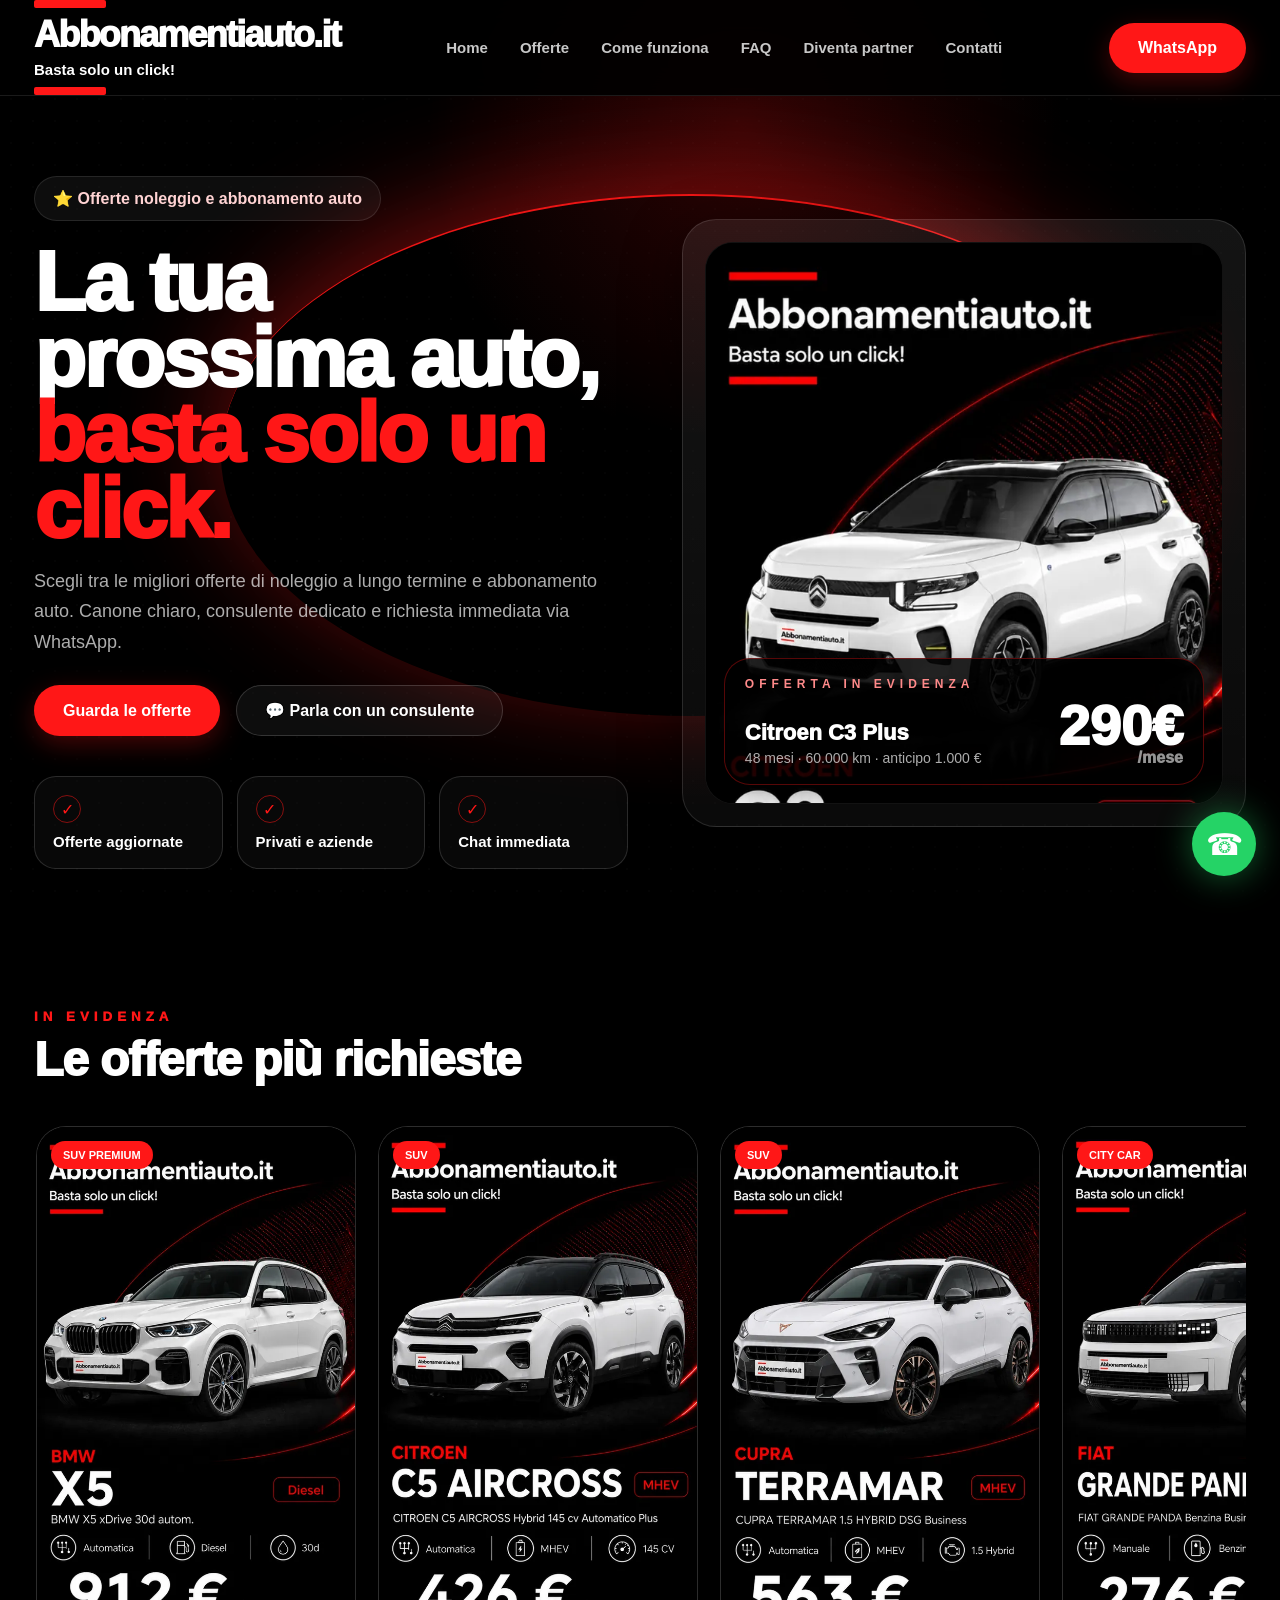
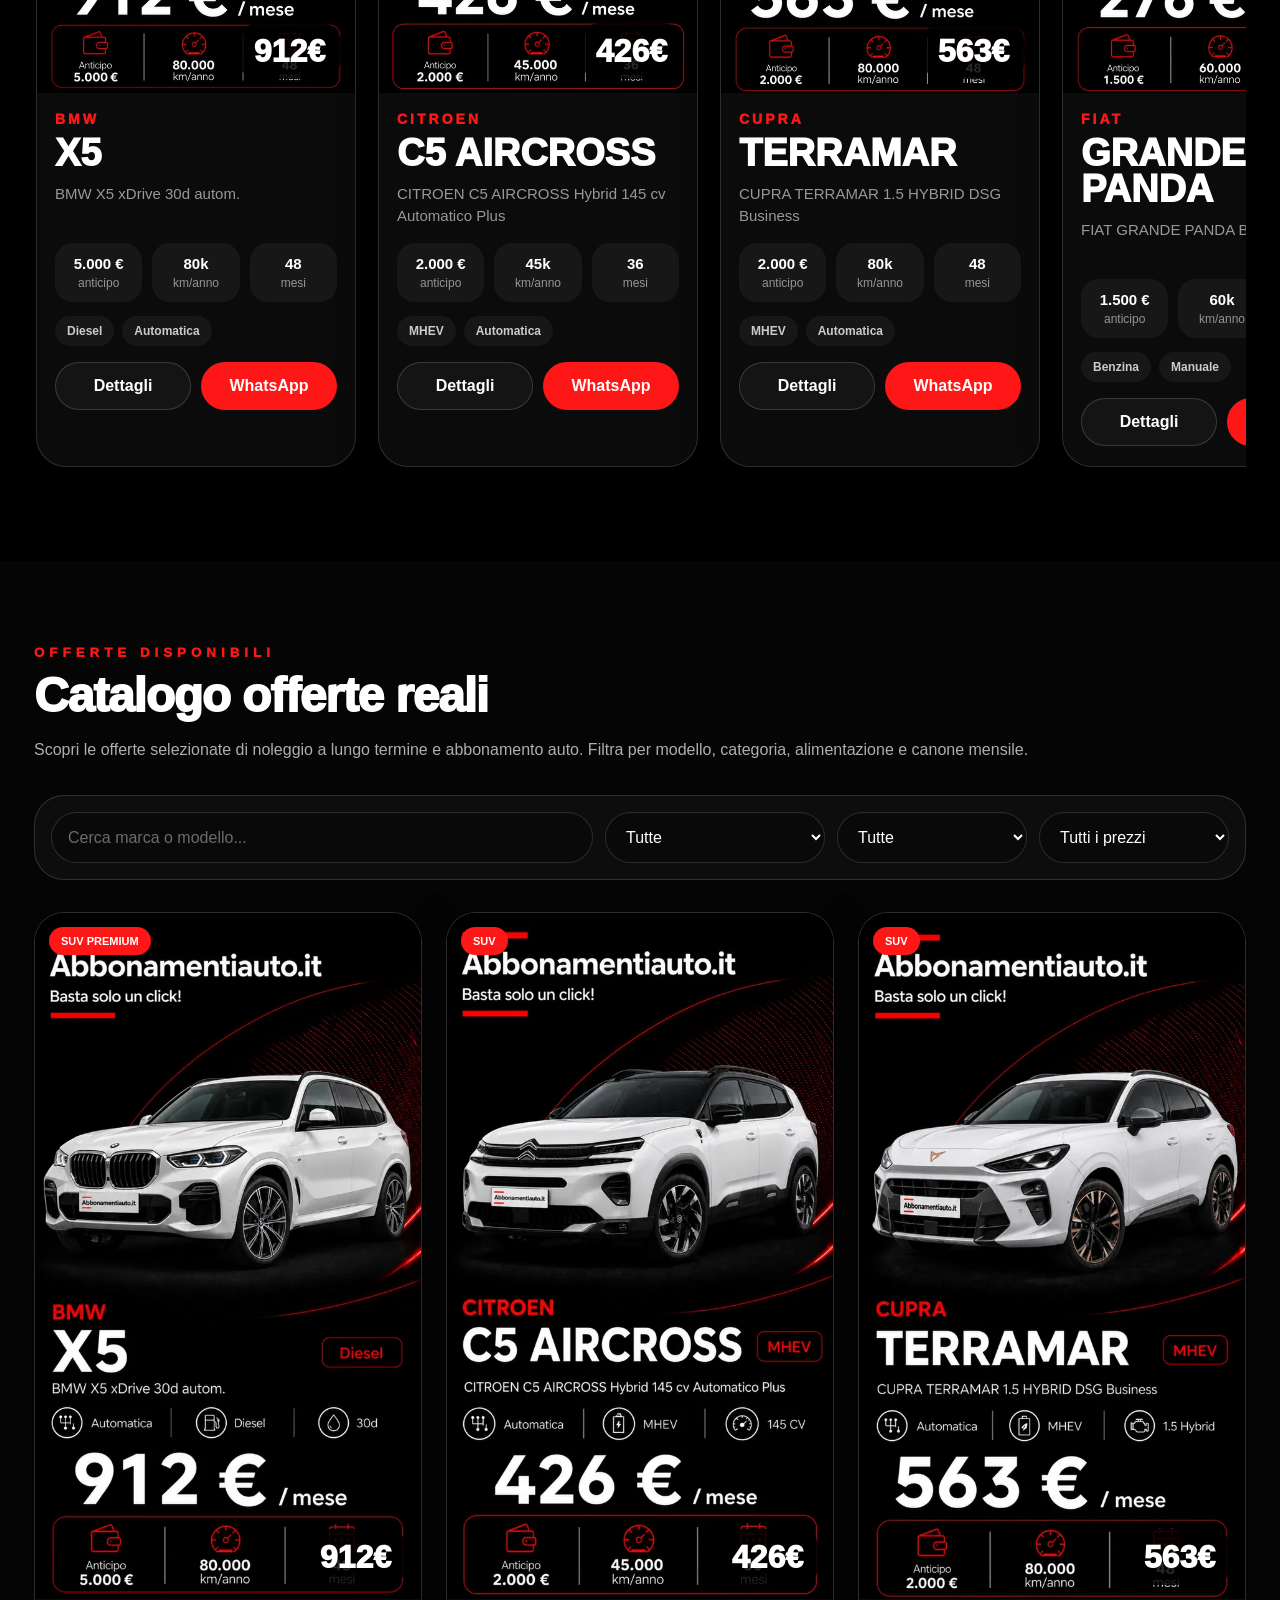
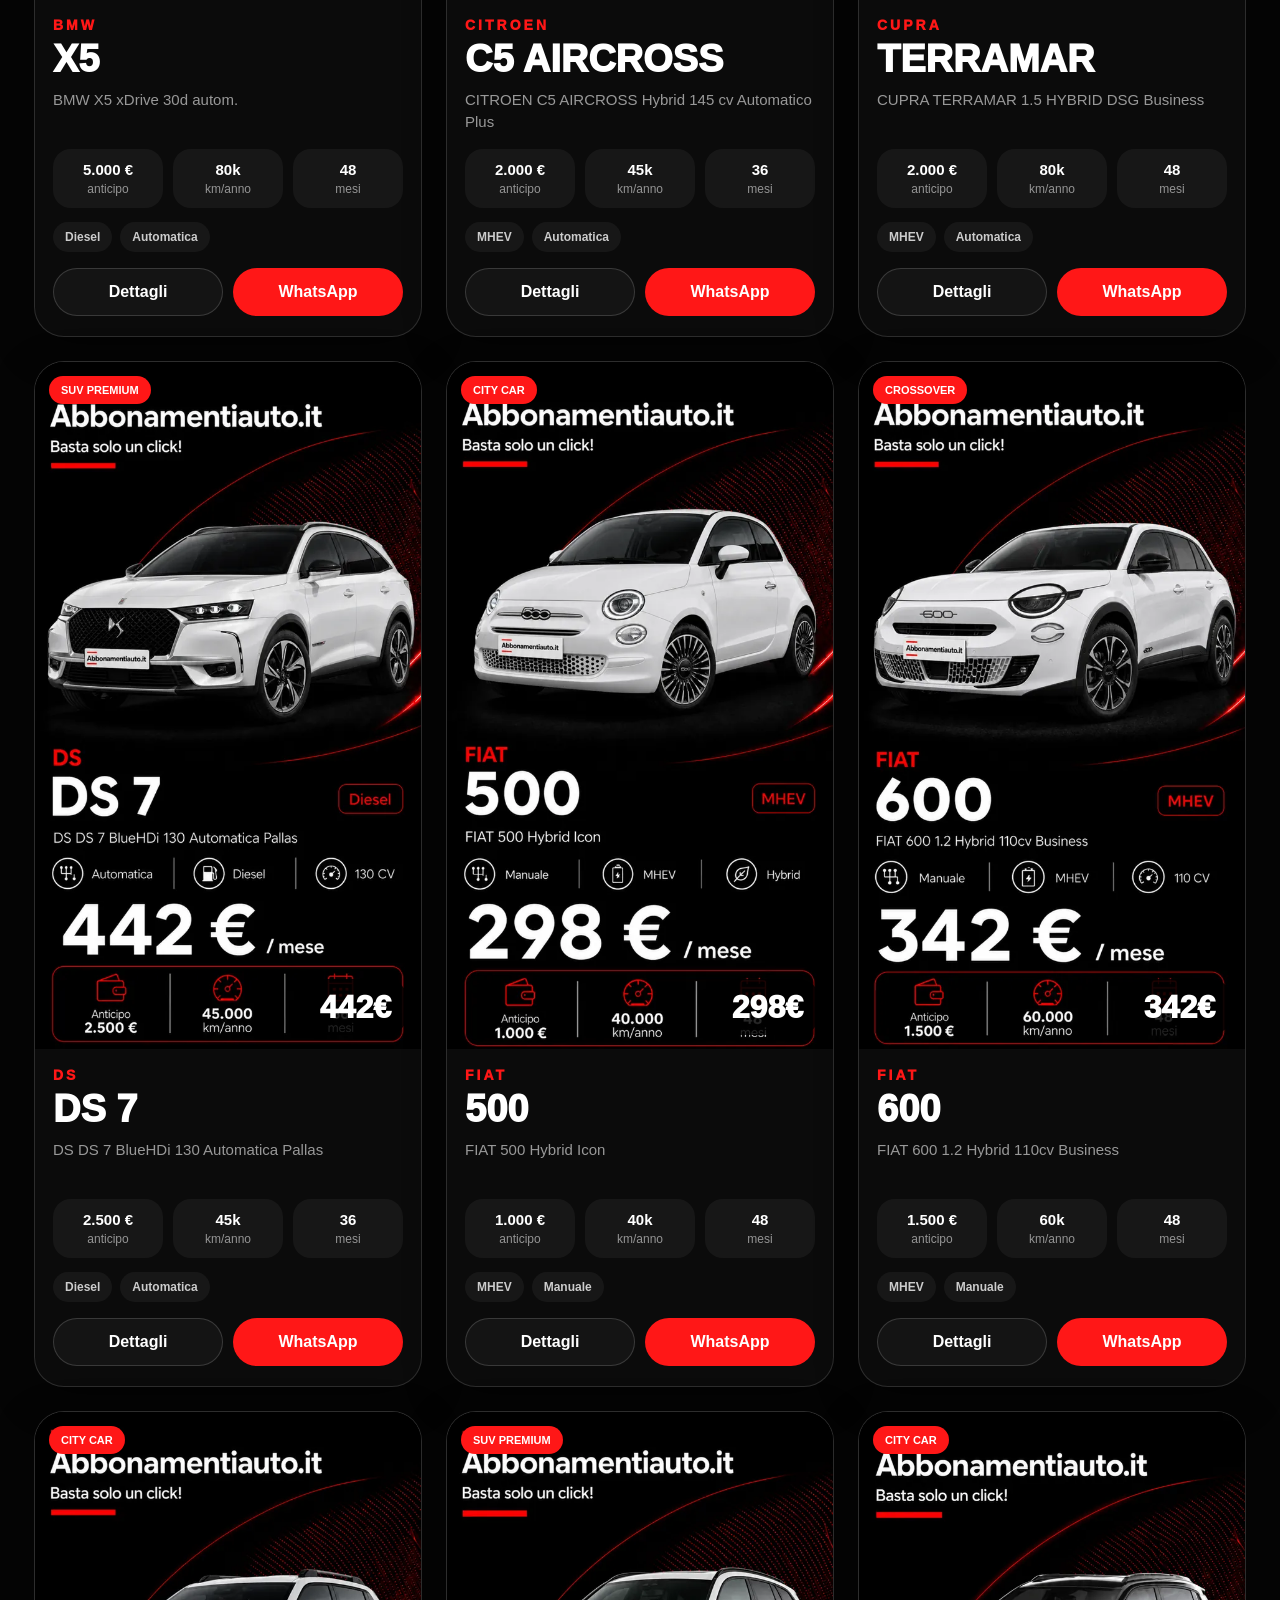
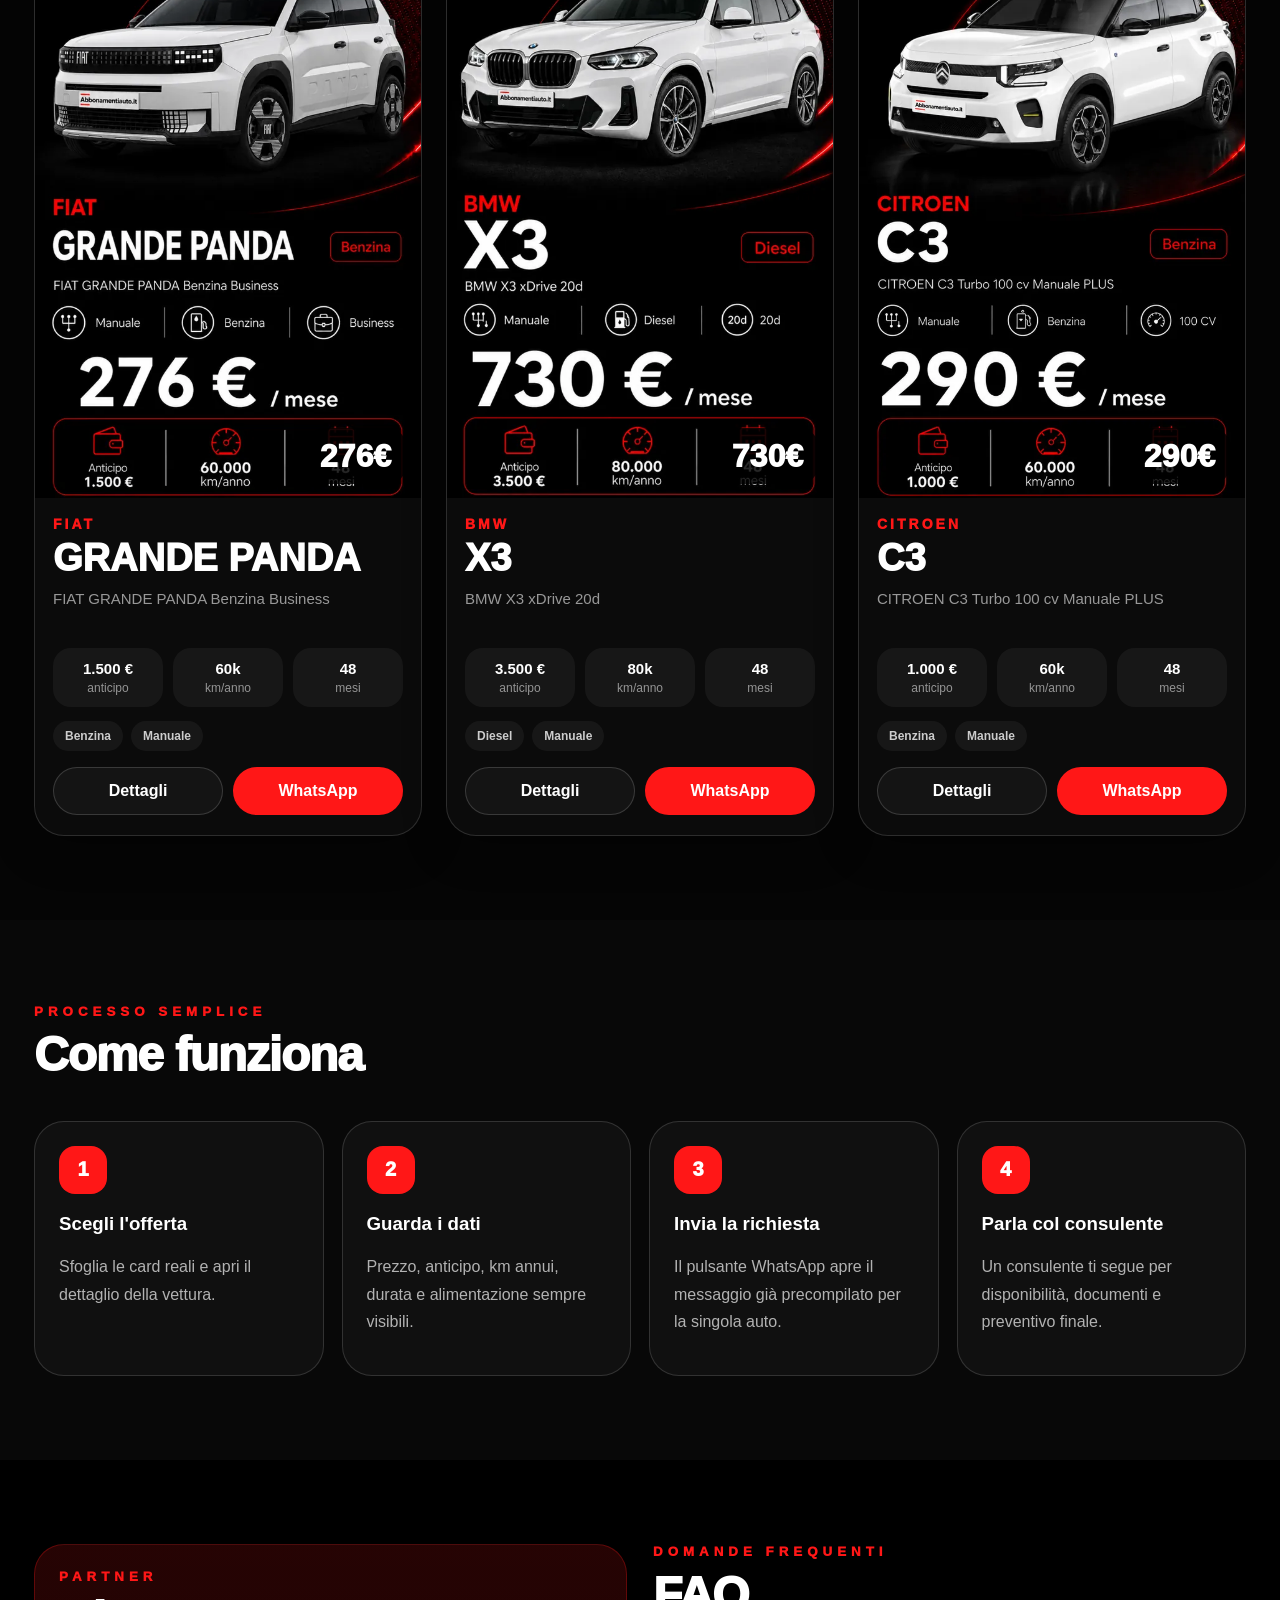
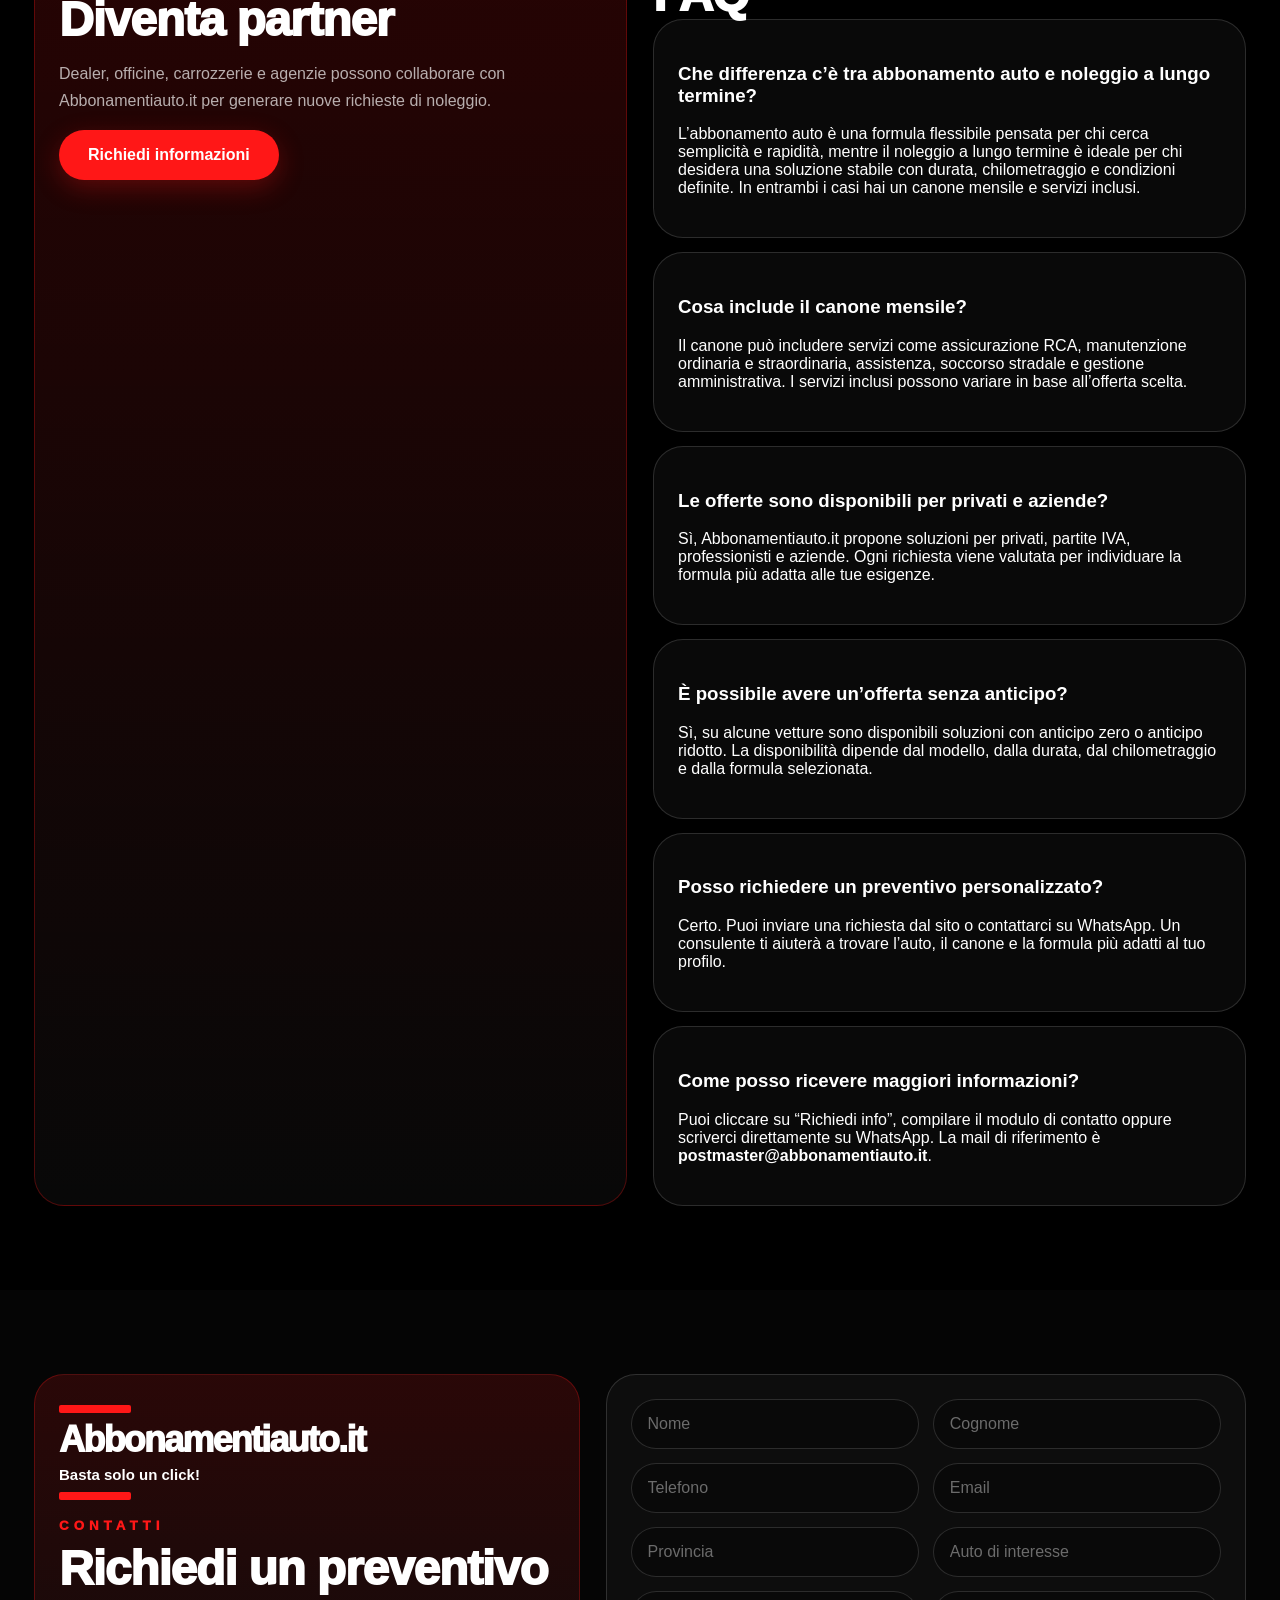
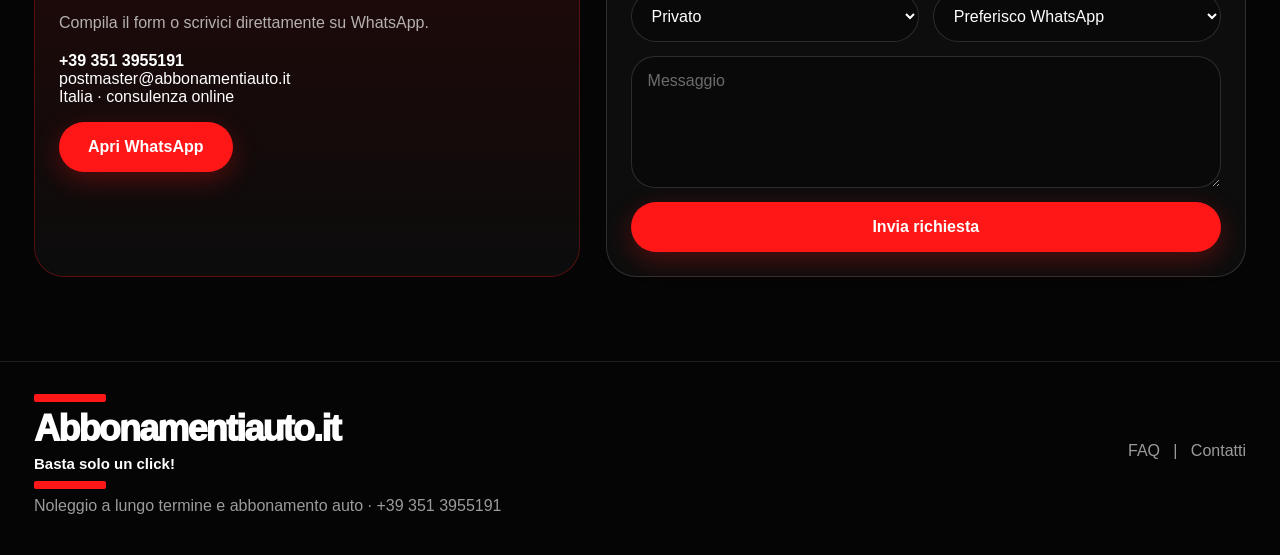
==== commit 630316c2: "Update index.html" ====
--- a/index.html
+++ b/index.html
@@ -192,7 +192,7 @@
     <div class="shead">
       <small>Offerte disponibili</small>
       <h2>Catalogo offerte reali</h2>
-      <p class="muted">Logo corretto in bianco, email aggiornata e Citroen C3 sostituita con la card corretta che mi hai appena inviato.</p>
+ <p class="muted">Scopri le offerte selezionate di noleggio a lungo termine e abbonamento auto. Filtra per modello, categoria, alimentazione e canone mensile.</p>
     </div>
     <div class="filters">
       <input id="searchInput" placeholder="Cerca marca o modello...">
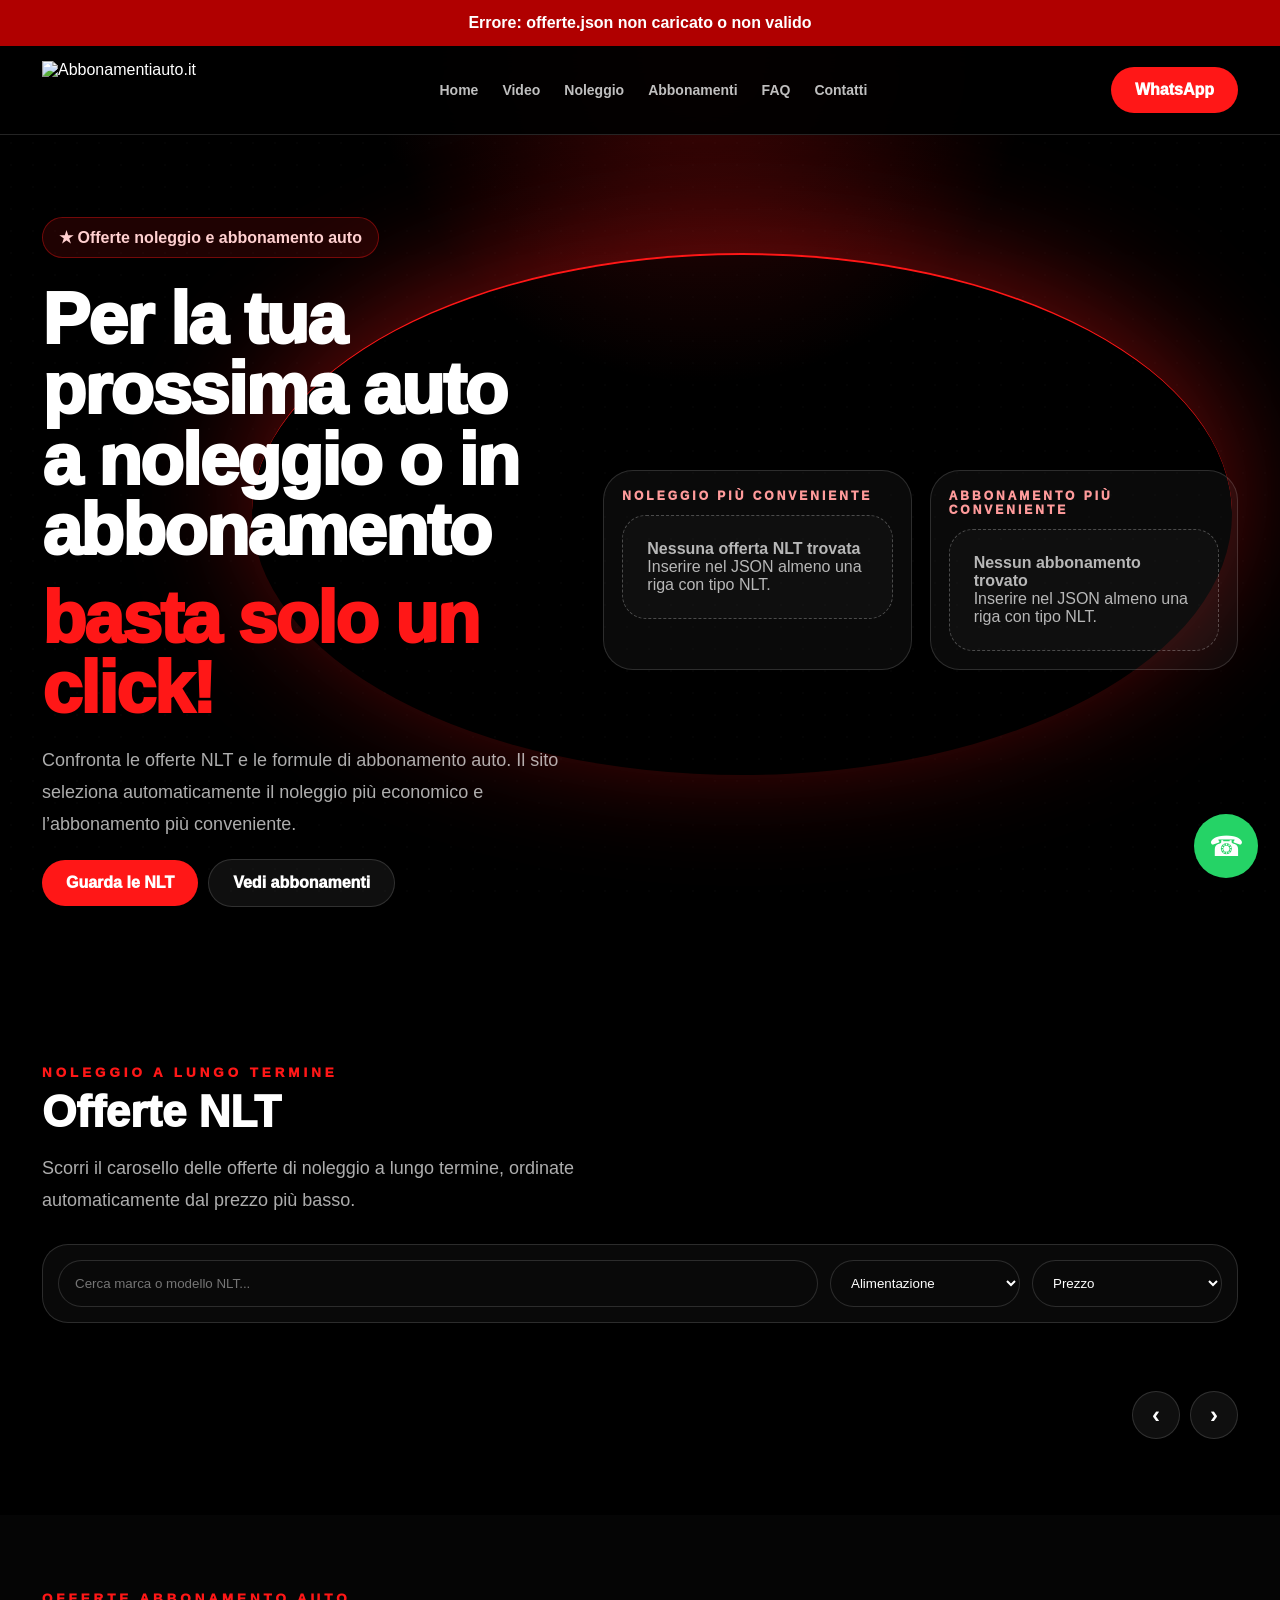
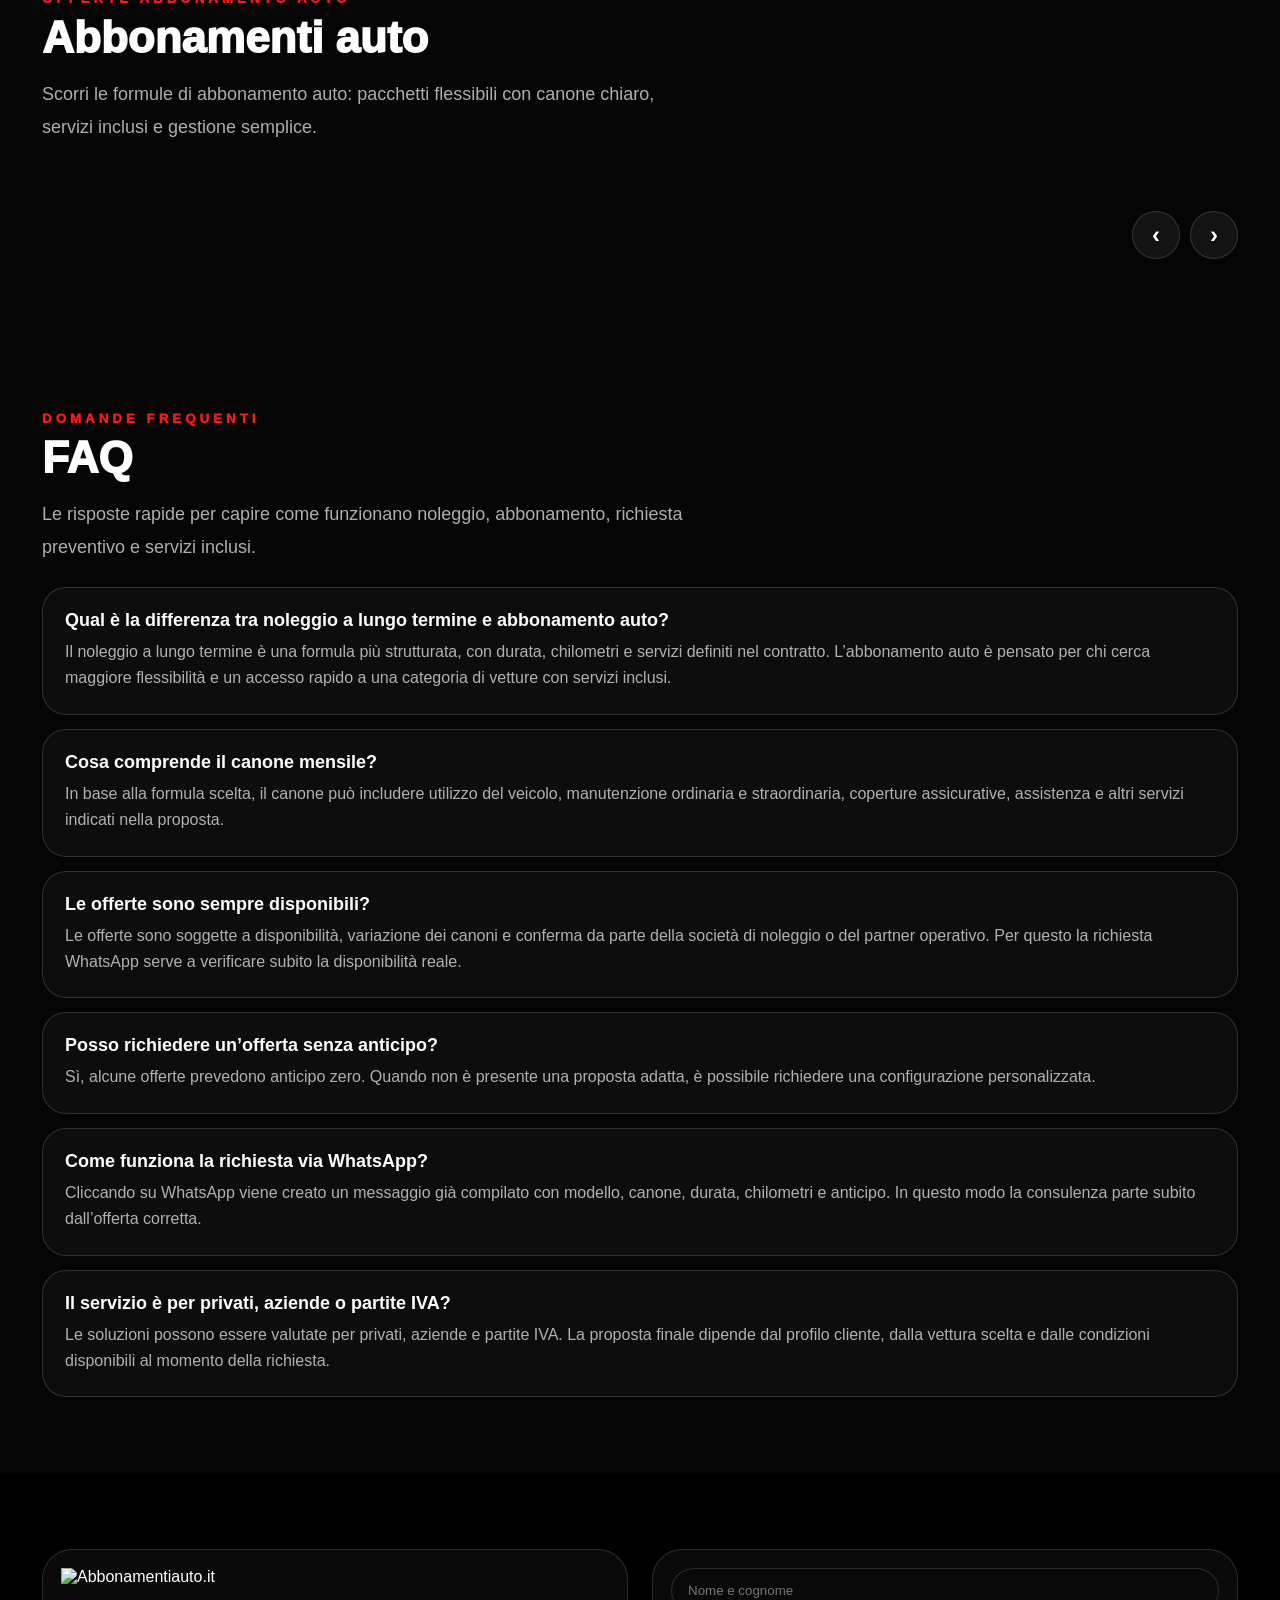
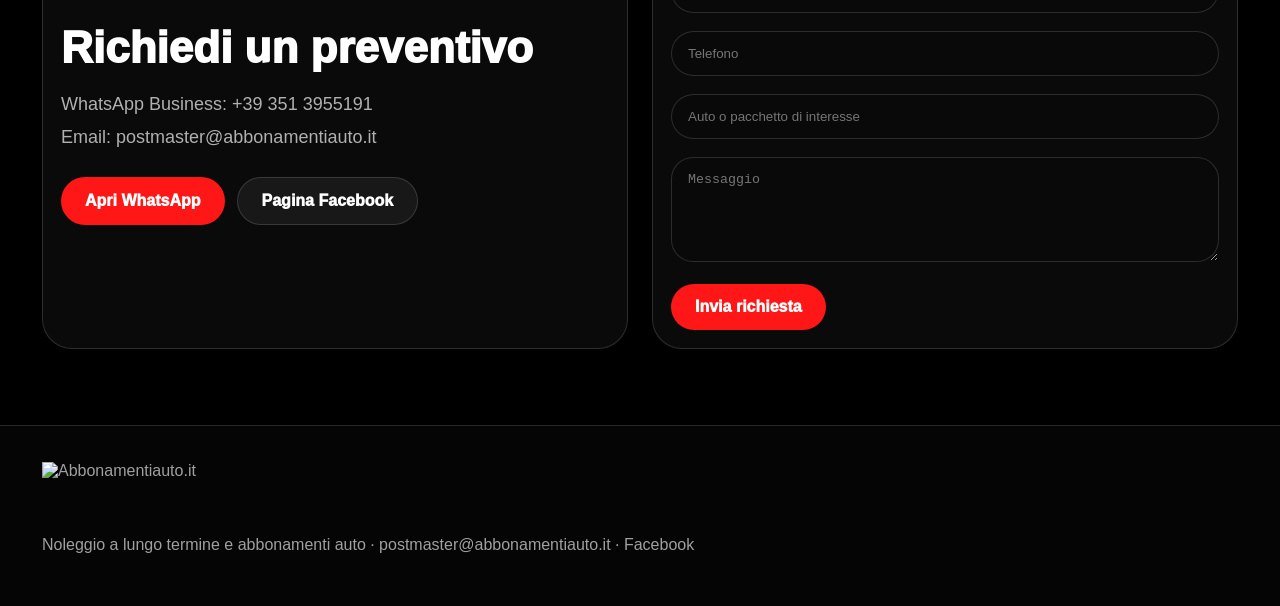
==== commit 60f807d8: "Add files via upload" ====
--- a/index.html
+++ b/index.html
@@ -3,436 +3,69 @@
 <head>
 <meta charset="utf-8">
 <meta name="viewport" content="width=device-width, initial-scale=1">
-<title>Abbonamentiauto.it - Revisione corretta</title>
+<title>Abbonamentiauto.it | Noleggio e abbonamenti auto</title>
+<meta name="description" content="Noleggio a lungo termine e abbonamenti auto. Basta solo un click.">
+<!-- ABBONAMENTIAUTO_INDEX_V10_CAROSELLI_NLT_ABBONAMENTI -->
 <style>
-*{box-sizing:border-box}html{scroll-behavior:smooth}body{margin:0;font-family:Inter,Segoe UI,Arial,sans-serif;background:#000;color:#fff;overflow-x:hidden}a{color:inherit;text-decoration:none}button,input,select,textarea{font:inherit}
-:root{--red:#ff1717;--line:rgba(255,255,255,.1);--line2:rgba(255,255,255,.14);--muted:rgba(255,255,255,.68);--panel:#0b0b0b}
-body:before{content:"";position:fixed;inset:0;background-image:radial-gradient(rgba(255,255,255,.08) 1px,transparent 1px);background-size:22px 22px;opacity:.2;pointer-events:none;z-index:-2}
-body:after{content:"";position:fixed;inset:0;background:radial-gradient(circle at 58% 14%,rgba(255,23,23,.18),transparent 30%),#000;z-index:-3}
-.container{max-width:1260px;margin:auto;padding:0 24px}
-.red{color:var(--red)}
-.logo-mark{display:inline-flex;flex-direction:column;align-items:flex-start;gap:10px}
-.logo-line{display:block;width:96px;height:10px;background:var(--red);border-radius:2px}
-.logo-title{font-size:clamp(28px,4.1vw,64px);font-weight:1000;letter-spacing:-1.8px;line-height:.95;color:#fff}
-.logo-sub{font-size:clamp(18px,2vw,28px);font-weight:800;color:#fff;line-height:1}
-.logo-mark.compact .logo-title{font-size:36px}
-.logo-mark.compact .logo-sub{font-size:15px}
-.logo-mark.compact .logo-line{width:72px;height:8px}
-.btn{display:inline-flex;align-items:center;justify-content:center;gap:10px;padding:15px 28px;border-radius:999px;font-weight:900;border:1px solid transparent;transition:.2s ease;cursor:pointer}
-.btn.primary{background:var(--red);color:#fff;box-shadow:0 8px 26px rgba(255,23,23,.28)}
-.btn.primary:hover{background:#ff3030;transform:translateY(-1px)}
-.btn.secondary{background:rgba(255,255,255,.05);color:#fff;border-color:rgba(255,255,255,.16)}
-.btn.secondary:hover{background:rgba(255,255,255,.09)}
+*{box-sizing:border-box}html{scroll-behavior:smooth}body{margin:0;background:#000;color:#fff;font-family:Inter,Segoe UI,Arial,sans-serif;overflow-x:hidden}a{text-decoration:none;color:inherit}:root{--red:#ff1717;--muted:rgba(255,255,255,.68);--line:rgba(255,255,255,.14)}body:before{content:"";position:fixed;inset:0;z-index:-2;background:radial-gradient(circle at 55% 6%,rgba(255,23,23,.24),transparent 30%),#000}body:after{content:"";position:fixed;inset:0;z-index:-1;opacity:.18;background-image:radial-gradient(rgba(255,255,255,.09) 1px,transparent 1px);background-size:22px 22px}.container{max-width:1240px;margin:auto;padding:0 22px}.logo{height:58px;width:auto;object-fit:contain;display:block}header{position:sticky;top:0;z-index:20;background:rgba(0,0,0,.92);border-bottom:1px solid var(--line);backdrop-filter:blur(14px)}.head{min-height:88px;display:flex;align-items:center;justify-content:space-between;gap:22px}nav{display:flex;gap:24px;font-size:14px;font-weight:800;color:rgba(255,255,255,.75)}nav a:hover{color:#fff}.btn{display:inline-flex;align-items:center;justify-content:center;border-radius:999px;background:var(--red);padding:14px 24px;font-weight:1000;color:#fff;border:0}.btn.secondary{background:rgba(255,255,255,.06);border:1px solid var(--line)}.hero{position:relative;overflow:hidden;padding:82px 0 66px}.hero:after{content:"";position:absolute;left:58%;top:118px;width:min(980px,82vw);height:520px;transform:translateX(-50%);border-top:2px solid var(--red);border-radius:100%;box-shadow:0 -20px 120px rgba(255,23,23,.4)}.hero-grid{position:relative;z-index:1;display:grid;grid-template-columns:.9fr 1.1fr;gap:42px;align-items:center}.badge{display:inline-flex;border:1px solid rgba(255,23,23,.38);background:rgba(255,23,23,.12);border-radius:999px;padding:10px 16px;color:#ffd0d0;font-weight:900}h1{font-size:clamp(42px,5.6vw,72px);line-height:.98;margin:26px 0 20px;font-weight:1000;letter-spacing:-2px}h1 span{display:block;color:var(--red);margin-top:18px}.lead{color:var(--muted);font-size:18px;line-height:1.8;max-width:660px}.hero-cards{display:grid;grid-template-columns:1fr 1fr;gap:18px}.hero-box,.panel{border:1px solid var(--line);background:rgba(255,255,255,.04);border-radius:30px;padding:18px}.hero-title{font-size:12px;letter-spacing:3px;text-transform:uppercase;color:#ff9b9b;font-weight:1000;margin:0 0 12px}.hero-img-wrap{border-radius:24px;overflow:hidden;background:#050505;border:1px solid rgba(255,255,255,.1)}.hero-img-wrap img{display:block;width:100%;height:520px;object-fit:cover;object-position:top;background:#050505}.hero-meta{display:none!important}.hero-meta strong{font-size:18px;color:#fff}.hero-meta b{font-size:22px;color:#fff}section{padding:76px 0}.dark{background:#050505}.section-head small{display:block;color:var(--red);letter-spacing:4px;text-transform:uppercase;font-weight:1000;margin-bottom:10px}h2{font-size:44px;line-height:1;margin:0 0 14px;font-weight:1000}.grid{display:grid;grid-template-columns:repeat(3,1fr);gap:22px;margin-top:30px}.card{overflow:hidden;border:1px solid var(--line);border-radius:28px;background:#070707;box-shadow:0 15px 45px rgba(0,0,0,.35)}.card img{display:block;width:100%;aspect-ratio:9/16;object-fit:cover;object-position:top;background:#050505}.actions{display:grid;grid-template-columns:1fr 1fr;gap:10px;padding:13px}.action{border-radius:999px;border:1px solid var(--line);padding:14px;text-align:center;font-weight:900;background:rgba(255,255,255,.045);color:#fff}.action.red{background:var(--red);border-color:var(--red)}.filters{display:grid;grid-template-columns:1fr 190px 190px;gap:12px;border:1px solid var(--line);border-radius:26px;padding:15px;background:rgba(255,255,255,.035);margin-top:28px}input,select,textarea{width:100%;border-radius:999px;background:#090909;color:#fff;border:1px solid var(--line);padding:14px 16px;outline:0}.empty{border:1px dashed rgba(255,255,255,.25);border-radius:24px;padding:24px;color:rgba(255,255,255,.7);background:rgba(255,255,255,.025)}.two{display:grid;grid-template-columns:1fr 1fr;gap:24px}.faq-list{display:grid;gap:14px;margin-top:24px}.faq-item{border:1px solid var(--line);background:rgba(255,255,255,.035);border-radius:24px;padding:22px}.faq-item h3{margin:0 0 8px;font-size:18px}.faq-item p{margin:0;color:var(--muted);line-height:1.65}.social-row{display:flex;flex-wrap:wrap;gap:12px;margin-top:24px}footer{padding:36px 0;border-top:1px solid var(--line);background:#050505;color:rgba(255,255,255,.62)}.wa{position:fixed;right:22px;bottom:22px;width:64px;height:64px;border-radius:999px;background:#25D366;display:grid;place-items:center;font-size:28px;z-index:30}
+.video-showcase{position:relative;overflow:hidden;border-top:1px solid var(--line);border-bottom:1px solid var(--line);background:radial-gradient(circle at 70% 10%,rgba(255,23,23,.18),transparent 32%),#050505}
+.video-box{margin-top:30px;border:1px solid rgba(255,23,23,.28);background:rgba(255,255,255,.035);border-radius:34px;padding:18px;box-shadow:0 25px 80px rgba(0,0,0,.45)}
+.video-frame{position:relative;overflow:hidden;border-radius:26px;background:#000;border:1px solid rgba(255,255,255,.12)}
+.video-frame video{display:block;width:100%;max-height:680px;background:#000}
+.video-placeholder{min-height:360px;display:grid;place-items:center;text-align:center;padding:34px;color:rgba(255,255,255,.75);background:linear-gradient(135deg,rgba(255,23,23,.16),rgba(0,0,0,.92)),radial-gradient(circle at 72% 25%,rgba(255,23,23,.28),transparent 30%)}
+.video-placeholder strong{display:block;color:#fff;font-size:28px;margin-bottom:10px}
+.video-note{display:flex;flex-wrap:wrap;gap:12px;align-items:center;justify-content:space-between;margin-top:16px;color:var(--muted)}
+.video-note code{color:#fff;background:rgba(255,255,255,.08);border:1px solid var(--line);border-radius:999px;padding:8px 12px}
 
-header{position:sticky;top:0;z-index:50;background:rgba(0,0,0,.88);backdrop-filter:blur(16px);border-bottom:1px solid var(--line)}
-.head{min-height:84px;display:flex;align-items:center;justify-content:space-between;gap:20px}
-.brand-left{display:flex;align-items:center;gap:18px}
-.nav{display:flex;gap:32px;color:rgba(255,255,255,.78);font-weight:750;font-size:15px}
-.nav a:hover{color:#fff}
 
-.hero{position:relative;padding:80px 0 56px;overflow:hidden}
-.hero:after{content:"";position:absolute;left:54%;top:98px;width:min(940px,80vw);height:520px;transform:translateX(-50%);border-top:2px solid rgba(255,23,23,.92);border-radius:100%;box-shadow:0 -20px 110px rgba(255,23,23,.42)}
-.hero-grid{position:relative;z-index:1;display:grid;grid-template-columns:1fr .95fr;gap:54px;align-items:center}
-.badge{display:inline-flex;align-items:center;gap:10px;padding:12px 18px;border-radius:999px;border:1px solid rgba(255,255,255,.1);background:rgba(255,255,255,.05);color:#ffd3d3;font-weight:850}
-h1{margin:24px 0 18px;font-size:clamp(52px,7vw,84px);line-height:.9;letter-spacing:-2.4px;font-weight:1000;max-width:700px}
-.lead{max-width:690px;color:var(--muted);font-size:18px;line-height:1.7;margin:0 0 28px}
-.cta{display:flex;gap:16px;flex-wrap:wrap;margin-bottom:40px}
-.mini{display:grid;grid-template-columns:repeat(3,1fr);gap:14px;max-width:620px}
-.mini-box{border:1px solid var(--line2);border-radius:22px;padding:18px;background:rgba(255,255,255,.03)}
-.tick{width:28px;height:28px;border-radius:999px;display:grid;place-items:center;border:1px solid rgba(255,23,23,.5);color:var(--red);margin-bottom:10px}
-.mini-box strong{display:block;font-size:15px}
+.carousel-wrap{position:relative;margin-top:30px}
+.carousel{display:flex;gap:22px;overflow-x:auto;scroll-snap-type:x mandatory;scroll-behavior:smooth;padding:4px 4px 18px;scrollbar-width:thin}
+.carousel::-webkit-scrollbar{height:8px}
+.carousel::-webkit-scrollbar-track{background:rgba(255,255,255,.06);border-radius:999px}
+.carousel::-webkit-scrollbar-thumb{background:rgba(255,23,23,.65);border-radius:999px}
+.carousel .card{flex:0 0 calc((100% - 44px)/3);scroll-snap-align:start;margin-top:0}
+.carousel-controls{display:flex;justify-content:flex-end;gap:10px;margin-top:16px}
+.carousel-btn{width:48px;height:48px;border-radius:999px;border:1px solid var(--line);background:rgba(255,255,255,.06);color:#fff;font-size:24px;font-weight:900;cursor:pointer}
+.carousel-btn:hover{background:var(--red);border-color:var(--red)}
 
-.hero-preview{border:1px solid rgba(255,255,255,.12);border-radius:34px;background:linear-gradient(180deg,rgba(255,255,255,.08),rgba(255,255,255,.04));padding:22px;box-shadow:0 18px 60px rgba(0,0,0,.4)}
-.frame{position:relative;border-radius:28px;overflow:hidden;background:#000;border:1px solid rgba(255,255,255,.07)}
-.frame img{width:100%;height:560px;object-fit:cover;object-position:top;display:block}
-.overlay{position:absolute;left:18px;right:18px;bottom:18px;border-radius:26px;border:1px solid rgba(255,23,23,.34);background:rgba(0,0,0,.86);padding:18px 20px;box-shadow:0 10px 32px rgba(0,0,0,.35)}
-.overlay .top{color:#ff8a8a;font-weight:900;letter-spacing:5px;font-size:12px;text-transform:uppercase;margin-bottom:10px}
-.overlay .row{display:flex;justify-content:space-between;align-items:end;gap:20px}
-.overlay .name{font-size:22px;font-weight:1000}
-.overlay .sub{color:rgba(255,255,255,.68);font-size:14px;margin-top:4px}
-.overlay .price{font-size:56px;font-weight:1000;line-height:.9}
-.overlay .price small{display:block;font-size:16px;color:rgba(255,255,255,.58);text-align:right}
+@media(max-width:1050px){.hero-grid,.two{grid-template-columns:1fr}.hero-cards{grid-template-columns:1fr 1fr}.grid{grid-template-columns:repeat(2,1fr)}.carousel .card{flex-basis:calc((100% - 22px)/2)}nav{display:none}.filters{grid-template-columns:1fr}}@media(max-width:720px){.container{padding:0 14px}.logo{height:44px}.hero-cards,.grid{grid-template-columns:1fr}.carousel .card{flex-basis:86%}.carousel-controls{justify-content:center}.hero-img-wrap img{height:auto;aspect-ratio:9/16}h2{font-size:36px}h1{font-size:42px}}
 
-section{padding:84px 0}
-.shead small{display:block;color:var(--red);font-weight:1000;letter-spacing:5px;text-transform:uppercase;margin-bottom:12px}
-h2{font-size:48px;line-height:1;margin:0;font-weight:1000;letter-spacing:-1.2px}
-.muted{color:var(--muted);line-height:1.7}
-.strip{display:flex;gap:22px;overflow:auto;padding:8px 2px 10px;margin-top:34px}
-.strip .card{min-width:320px}
-.offers{background:#050505}
-.filters{display:grid;grid-template-columns:1.2fr 220px 190px 190px;gap:12px;border:1px solid var(--line2);background:rgba(255,255,255,.035);border-radius:30px;padding:16px;margin:32px 0}
-.filters input,.filters select,.form input,.form select,.form textarea{width:100%;background:#090909;color:white;border:1px solid var(--line2);border-radius:999px;padding:15px 16px;outline:none}
-.filters input::placeholder,.form input::placeholder,.form textarea::placeholder{color:rgba(255,255,255,.4)}
-.form textarea{border-radius:24px;resize:vertical;min-height:132px}
-.grid{display:grid;grid-template-columns:repeat(3,1fr);gap:24px}
-
-.card{border-radius:30px;overflow:hidden;background:var(--panel);border:1px solid var(--line2);box-shadow:0 12px 40px rgba(0,0,0,.35);transition:.22s}
-.card:hover{transform:translateY(-4px);border-color:rgba(255,23,23,.5);box-shadow:0 0 40px rgba(255,23,23,.13)}
-.cardTop{position:relative;cursor:pointer;background:#000}
-.cardTop img{display:block;width:100%;aspect-ratio:9/16;object-fit:cover;object-position:top}
-.tag{position:absolute;top:14px;left:14px;background:var(--red);border-radius:999px;padding:8px 12px;font-size:11px;text-transform:uppercase;font-weight:900}
-.priceTag{position:absolute;right:14px;bottom:14px;background:rgba(0,0,0,.84);border-radius:20px;padding:12px 16px;font-size:32px;font-weight:1000;line-height:1}
-.body{padding:18px 18px 20px}
-.brand{color:var(--red);font-size:14px;letter-spacing:3px;font-weight:1000}
-.model{font-size:38px;line-height:.95;font-weight:1000;margin-top:8px}
-.desc{color:rgba(255,255,255,.58);min-height:44px;font-size:15px;line-height:1.45;margin:12px 0 0}
-.stats{display:grid;grid-template-columns:repeat(3,1fr);gap:10px;margin-top:16px}
-.stat{background:rgba(255,255,255,.05);border-radius:18px;padding:12px 10px;text-align:center;font-size:12px;color:rgba(255,255,255,.54)}
-.stat b{display:block;color:#fff;font-size:15px;margin-bottom:4px}
-.chips{display:flex;gap:8px;flex-wrap:wrap;margin-top:14px}
-.chip{padding:8px 12px;border-radius:999px;background:rgba(255,255,255,.05);color:rgba(255,255,255,.78);font-size:12px;font-weight:850}
-.actions{display:grid;grid-template-columns:1fr 1fr;gap:10px;margin-top:16px}
-.action{display:inline-flex;align-items:center;justify-content:center;min-height:48px;border-radius:999px;font-weight:900;cursor:pointer;border:1px solid rgba(255,255,255,.16);background:rgba(255,255,255,.04);color:#fff}
-.action.red{background:var(--red);border-color:transparent}
-.action:hover{filter:brightness(1.06)}
-
-.how{background:#080808}
-.howGrid{display:grid;grid-template-columns:repeat(4,1fr);gap:18px;margin-top:42px}
-.panel{border-radius:30px;padding:24px;border:1px solid var(--line2);background:rgba(255,255,255,.035)}
-.num{width:48px;height:48px;border-radius:16px;display:grid;place-items:center;background:var(--red);font-weight:1000;font-size:20px;margin-bottom:16px}
-.two{display:grid;grid-template-columns:1fr 1fr;gap:26px}
-.partner{background:linear-gradient(180deg,rgba(255,23,23,.15),rgba(255,255,255,.03));border-color:rgba(255,23,23,.28)}
-.faq .panel+.panel{margin-top:14px}
-.contactGrid{display:grid;grid-template-columns:.92fr 1.08fr;gap:26px}
-.form{display:grid;grid-template-columns:1fr 1fr;gap:14px}
-.full{grid-column:1/-1}
-footer{border-top:1px solid var(--line);padding:26px 0 40px;color:rgba(255,255,255,.6);background:#050505}
-.footerRow{display:flex;justify-content:space-between;gap:20px;align-items:center}
-.waFloat{position:fixed;right:24px;bottom:24px;width:64px;height:64px;border-radius:999px;background:#25D366;color:#fff;display:grid;place-items:center;font-size:30px;z-index:60;box-shadow:0 0 36px rgba(37,211,102,.48)}
-
-.modal{position:fixed;inset:0;display:none;z-index:100;background:rgba(0,0,0,.88);backdrop-filter:blur(12px);padding:24px;overflow:auto}
-.modal.open{display:block}
-.modalCard{max-width:1140px;margin:0 auto;background:#070707;border:1px solid var(--line2);border-radius:34px;overflow:hidden}
-.modalHead{position:sticky;top:0;z-index:2;display:flex;align-items:center;justify-content:space-between;padding:16px 22px;background:rgba(7,7,7,.95);border-bottom:1px solid var(--line2)}
-.close{width:42px;height:42px;border-radius:999px;border:1px solid var(--line2);background:rgba(255,255,255,.04);color:#fff;font-size:24px;cursor:pointer}
-.modalGrid{display:grid;grid-template-columns:.86fr 1.14fr;gap:26px;padding:24px}
-.modalImg{border-radius:24px;padding:12px;border:1px solid var(--line2);background:#000}
-.modalImg img{width:100%;max-height:84vh;object-fit:contain;border-radius:18px;display:block}
-.priceBox{border-radius:26px;padding:22px;border:1px solid rgba(255,23,23,.28);background:rgba(255,23,23,.1);margin-top:18px}
-.priceBox small{display:block;color:#ffb2b2;letter-spacing:3px;text-transform:uppercase;font-weight:900;margin-bottom:10px}
-.big{font-size:76px;font-weight:1000;line-height:.9}
-.big span{font-size:28px;color:rgba(255,255,255,.7)}
-.dataGrid{display:grid;grid-template-columns:repeat(3,1fr);gap:12px;margin-top:18px}
-.data{border-radius:22px;padding:16px;background:rgba(255,255,255,.04);border:1px solid var(--line2)}
-.data label{display:block;color:rgba(255,255,255,.48);font-size:14px;margin-bottom:6px}
-.data strong{font-size:22px}
-.msg{margin-top:18px;border-radius:24px;padding:18px;background:rgba(255,255,255,.04);border:1px solid var(--line2)}
-.msg pre{white-space:pre-wrap;margin:0;color:rgba(255,255,255,.72);line-height:1.6;font-family:inherit}
-
-@media(max-width:1100px){.hero-grid,.grid,.two,.contactGrid,.modalGrid{grid-template-columns:1fr}.filters{grid-template-columns:1fr}.howGrid{grid-template-columns:repeat(2,1fr)}}
-@media(max-width:700px){.container{padding:0 14px}.nav{display:none}.mini,.howGrid,.form,.dataGrid{grid-template-columns:1fr}.strip .card{min-width:280px}.footerRow{flex-direction:column;align-items:flex-start}.logo-mark.compact .logo-title{font-size:28px}.logo-mark.compact .logo-sub{font-size:13px}}
+.hero-meta,.hero-box .hero-meta{display:none!important}
 </style>
 </head>
 <body>
-<header>
-  <div class="container head">
-    <a href="#home" class="brand-left">
-      <div class="logo-mark compact">
-        <span class="logo-line"></span>
-        <span class="logo-title">Abbonamentiauto.it</span>
-        <span class="logo-sub">Basta solo un click!</span>
-        <span class="logo-line"></span>
+<header><div class="container head"><a href="#home"><img class="logo" src="img/logo-abbonamentiauto.png" alt="Abbonamentiauto.it"></a><nav><a href="#home">Home</a><a href="#video-presentazione">Video</a>
+      <a href="#noleggio">Noleggio</a><a href="#abbonamenti">Abbonamenti</a><a href="#faq">FAQ</a><a href="#contatti">Contatti</a></nav><a class="btn" href="https://wa.me/393513955191" target="_blank">WhatsApp</a></div></header>
+<section id="home" class="hero"><div class="container hero-grid"><div><div class="badge">★ Offerte noleggio e abbonamento auto</div><h1>Per la tua prossima auto a noleggio o in abbonamento <span>basta solo un click!</span></h1><p class="lead">Confronta le offerte NLT e le formule di abbonamento auto. Il sito seleziona automaticamente il noleggio più economico e l’abbonamento più conveniente.</p><p><a class="btn" href="#noleggio">Guarda le NLT</a><a class="btn secondary" href="#abbonamenti" style="margin-left:10px">Vedi abbonamenti</a></p></div><div class="hero-cards"><div class="hero-box"><p class="hero-title">Noleggio più conveniente</p><div id="bestNlt"></div></div><div class="hero-box"><p class="hero-title">Abbonamento più conveniente</p><div id="bestAbbo"></div></div></div></div></section>
+<section id="noleggio"><div class="container"><div class="section-head"><small>Noleggio a lungo termine</small><h2>Offerte NLT</h2><p class="lead">Scorri il carosello delle offerte di noleggio a lungo termine, ordinate automaticamente dal prezzo più basso.</p></div><div class="filters"><input id="searchInput" placeholder="Cerca marca o modello NLT..."><select id="fuelFilter"><option value="all">Alimentazione</option></select><select id="priceFilter"><option value="all">Prezzo</option><option value="300">Fino a 300 €</option><option value="500">Fino a 500 €</option><option value="800">Fino a 800 €</option><option value="1200">Fino a 1200 €</option><option value="2000">Fino a 2000 €</option></select></div><div class="carousel-wrap">
+      <div id="offersCarousel" class="carousel"></div>
+      <div class="carousel-controls">
+        <button class="carousel-btn" type="button" onclick="scrollCarousel('offersCarousel', -1)" aria-label="Offerte NLT precedenti">‹</button>
+        <button class="carousel-btn" type="button" onclick="scrollCarousel('offersCarousel', 1)" aria-label="Offerte NLT successive">›</button>
       </div>
-    </a>
-    <nav class="nav">
-      <a href="#home">Home</a>
-      <a href="#offerte">Offerte</a>
-      <a href="#come-funziona">Come funziona</a>
-      <a href="#faq">FAQ</a>
-      <a href="#partner">Diventa partner</a>
-      <a href="#contatti">Contatti</a>
-    </nav>
-    <a class="btn primary" href="https://wa.me/393513955191" target="_blank">WhatsApp</a>
-  </div>
-</header>
-
-<section id="home" class="hero">
-  <div class="container hero-grid">
-    <div>
-      <div class="badge">⭐ Offerte noleggio e abbonamento auto</div>
-      <h1>La tua prossima auto, <span class="red">basta solo un click.</span></h1>
-      <p class="lead">Scegli tra le migliori offerte di noleggio a lungo termine e abbonamento auto. Canone chiaro, consulente dedicato e richiesta immediata via WhatsApp.</p>
-      <div class="cta">
-        <a class="btn primary" href="#offerte">Guarda le offerte</a>
-        <a class="btn secondary" href="https://wa.me/393513955191" target="_blank">💬 Parla con un consulente</a>
+    </div></div></section>
+<section id="abbonamenti" class="dark"><div class="container"><div class="section-head"><small>Offerte abbonamento auto</small><h2>Abbonamenti auto</h2><p class="lead">Scorri le formule di abbonamento auto: pacchetti flessibili con canone chiaro, servizi inclusi e gestione semplice.</p></div><div class="carousel-wrap">
+      <div id="abbonamentiCarousel" class="carousel"></div>
+      <div class="carousel-controls">
+        <button class="carousel-btn" type="button" onclick="scrollCarousel('abbonamentiCarousel', -1)" aria-label="Abbonamenti precedenti">‹</button>
+        <button class="carousel-btn" type="button" onclick="scrollCarousel('abbonamentiCarousel', 1)" aria-label="Abbonamenti successivi">›</button>
       </div>
-      <div class="mini">
-        <div class="mini-box"><div class="tick">✓</div><strong>Offerte aggiornate</strong></div>
-        <div class="mini-box"><div class="tick">✓</div><strong>Privati e aziende</strong></div>
-        <div class="mini-box"><div class="tick">✓</div><strong>Chat immediata</strong></div>
-      </div>
-    </div>
-    <div class="hero-preview">
-      <div class="frame">
-        <img src="[data-uri]" alt="CITROEN C3 Turbo 100 cv Manuale PLUS">
-        <div class="overlay">
-          <div class="top">Offerta in evidenza</div>
-          <div class="row">
-            <div>
-              <div class="name">Citroen C3 Plus</div>
-              <div class="sub">48 mesi · 60.000 km · anticipo 1.000 €</div>
-            </div>
-            <div class="price">290€<small>/mese</small></div>
-          </div>
-        </div>
-      </div>
-    </div>
-  </div>
-</section>
-
-<section>
-  <div class="container">
-    <div class="shead"><small>In evidenza</small><h2>Le offerte più richieste</h2></div>
-    <div id="featuredStrip" class="strip"></div>
-  </div>
-</section>
-
-<section id="offerte" class="offers">
-  <div class="container">
-    <div class="shead">
-      <small>Offerte disponibili</small>
-      <h2>Catalogo offerte reali</h2>
- <p class="muted">Scopri le offerte selezionate di noleggio a lungo termine e abbonamento auto. Filtra per modello, categoria, alimentazione e canone mensile.</p>
-    </div>
-    <div class="filters">
-      <input id="searchInput" placeholder="Cerca marca o modello...">
-      <select id="categoryFilter"></select>
-      <select id="fuelFilter"></select>
-      <select id="priceFilter">
-        <option value="all">Tutti i prezzi</option>
-        <option value="300">Fino a 300 €</option>
-        <option value="400">Fino a 400 €</option>
-        <option value="500">Fino a 500 €</option>
-        <option value="800">Fino a 800 €</option>
-        <option value="1000">Fino a 1000 €</option>
-      </select>
-    </div>
-    <div id="offersGrid" class="grid"></div>
-  </div>
-</section>
-
-<section id="come-funziona" class="how">
-  <div class="container">
-    <div class="shead"><small>Processo semplice</small><h2>Come funziona</h2></div>
-    <div class="howGrid">
-      <div class="panel"><div class="num">1</div><h3>Scegli l'offerta</h3><p class="muted">Sfoglia le card reali e apri il dettaglio della vettura.</p></div>
-      <div class="panel"><div class="num">2</div><h3>Guarda i dati</h3><p class="muted">Prezzo, anticipo, km annui, durata e alimentazione sempre visibili.</p></div>
-      <div class="panel"><div class="num">3</div><h3>Invia la richiesta</h3><p class="muted">Il pulsante WhatsApp apre il messaggio già precompilato per la singola auto.</p></div>
-      <div class="panel"><div class="num">4</div><h3>Parla col consulente</h3><p class="muted">Un consulente ti segue per disponibilità, documenti e preventivo finale.</p></div>
-    </div>
-  </div>
-</section>
-
-<section id="faq">
-  <div class="container two">
-    <div id="partner" class="panel partner">
-      <div class="shead"><small>Partner</small><h2>Diventa partner</h2></div>
-      <p class="muted">Dealer, officine, carrozzerie e agenzie possono collaborare con Abbonamentiauto.it per generare nuove richieste di noleggio.</p>
-      <a class="btn primary" href="#contatti">Richiedi informazioni</a>
-    </div>
-   <div class="faq">
-  <div class="shead">
-    <small>Domande frequenti</small>
-    <h2>FAQ</h2>
-  </div>
-
-  <div class="panel">
-    <h3>Che differenza c’è tra abbonamento auto e noleggio a lungo termine?</h3>
-    <p>L’abbonamento auto è una formula flessibile pensata per chi cerca semplicità e rapidità, mentre il noleggio a lungo termine è ideale per chi desidera una soluzione stabile con durata, chilometraggio e condizioni definite. In entrambi i casi hai un canone mensile e servizi inclusi.</p>
-  </div>
-
-  <div class="panel">
-    <h3>Cosa include il canone mensile?</h3>
-    <p>Il canone può includere servizi come assicurazione RCA, manutenzione ordinaria e straordinaria, assistenza, soccorso stradale e gestione amministrativa. I servizi inclusi possono variare in base all’offerta scelta.</p>
-  </div>
-
-  <div class="panel">
-    <h3>Le offerte sono disponibili per privati e aziende?</h3>
-    <p>Sì, Abbonamentiauto.it propone soluzioni per privati, partite IVA, professionisti e aziende. Ogni richiesta viene valutata per individuare la formula più adatta alle tue esigenze.</p>
-  </div>
-
-  <div class="panel">
-    <h3>È possibile avere un’offerta senza anticipo?</h3>
-    <p>Sì, su alcune vetture sono disponibili soluzioni con anticipo zero o anticipo ridotto. La disponibilità dipende dal modello, dalla durata, dal chilometraggio e dalla formula selezionata.</p>
-  </div>
-
-  <div class="panel">
-    <h3>Posso richiedere un preventivo personalizzato?</h3>
-    <p>Certo. Puoi inviare una richiesta dal sito o contattarci su WhatsApp. Un consulente ti aiuterà a trovare l’auto, il canone e la formula più adatti al tuo profilo.</p>
-  </div>
-
-  <div class="panel">
-    <h3>Come posso ricevere maggiori informazioni?</h3>
-    <p>Puoi cliccare su “Richiedi info”, compilare il modulo di contatto oppure scriverci direttamente su WhatsApp. La mail di riferimento è <strong>postmaster@abbonamentiauto.it</strong>.</p>
-  </div>
-</div>
-  </div>
-</section>
-
-<section id="contatti" class="offers">
-  <div class="container contactGrid">
-    <div class="panel partner">
-      <div class="logo-mark compact" style="margin-bottom:18px">
-        <span class="logo-line"></span>
-        <span class="logo-title">Abbonamentiauto.it</span>
-        <span class="logo-sub">Basta solo un click!</span>
-        <span class="logo-line"></span>
-      </div>
-      <div class="shead"><small>Contatti</small><h2>Richiedi un preventivo</h2></div>
-      <p class="muted">Compila il form o scrivici direttamente su WhatsApp.</p>
-      <p><strong>+39 351 3955191</strong><br>postmaster@abbonamentiauto.it<br>Italia · consulenza online</p>
-      <a class="btn primary" href="https://wa.me/393513955191" target="_blank">Apri WhatsApp</a>
-    </div>
-    <div class="panel form">
-      <input placeholder="Nome">
-      <input placeholder="Cognome">
-      <input placeholder="Telefono">
-      <input placeholder="Email">
-      <input placeholder="Provincia">
-      <input placeholder="Auto di interesse">
-      <select><option>Privato</option><option>Azienda</option><option>Partita IVA</option><option>Partner / Dealer</option></select>
-      <select><option>Preferisco WhatsApp</option><option>Preferisco telefono</option><option>Preferisco email</option></select>
-      <textarea class="full" placeholder="Messaggio"></textarea>
-      <button class="btn primary full" type="button">Invia richiesta</button>
-    </div>
-  </div>
-</section>
-
-<footer>
-  <div class="container footerRow">
-    <div>
-      <div class="logo-mark compact" style="margin-bottom:8px">
-        <span class="logo-line"></span>
-        <span class="logo-title">Abbonamentiauto.it</span>
-        <span class="logo-sub">Basta solo un click!</span>
-        <span class="logo-line"></span>
-      </div>
-      <div>Noleggio a lungo termine e abbonamento auto · +39 351 3955191</div>
-    </div>
-    <div><a href="#faq">FAQ</a> &nbsp; | &nbsp; <a href="#contatti">Contatti</a></div>
-  </div>
-</footer>
-
-<a class="waFloat" href="https://wa.me/393513955191" target="_blank">☎</a>
-
-<div id="modal" class="modal">
-  <div class="modalCard">
-    <div class="modalHead">
-      <div class="logo-mark compact">
-        <span class="logo-line"></span>
-        <span class="logo-title">Abbonamentiauto.it</span>
-        <span class="logo-sub">Basta solo un click!</span>
-        <span class="logo-line"></span>
-      </div>
-      <button class="close" onclick="closeModal()">×</button>
-    </div>
-    <div id="modalContent"></div>
-  </div>
-</div>
-
+    </div></div></section>
+<section id="faq" class="dark"><div class="container"><div class="section-head"><small>Domande frequenti</small><h2>FAQ</h2><p class="lead">Le risposte rapide per capire come funzionano noleggio, abbonamento, richiesta preventivo e servizi inclusi.</p></div><div class="faq-list"><div class="faq-item"><h3>Qual è la differenza tra noleggio a lungo termine e abbonamento auto?</h3><p>Il noleggio a lungo termine è una formula più strutturata, con durata, chilometri e servizi definiti nel contratto. L’abbonamento auto è pensato per chi cerca maggiore flessibilità e un accesso rapido a una categoria di vetture con servizi inclusi.</p></div><div class="faq-item"><h3>Cosa comprende il canone mensile?</h3><p>In base alla formula scelta, il canone può includere utilizzo del veicolo, manutenzione ordinaria e straordinaria, coperture assicurative, assistenza e altri servizi indicati nella proposta.</p></div><div class="faq-item"><h3>Le offerte sono sempre disponibili?</h3><p>Le offerte sono soggette a disponibilità, variazione dei canoni e conferma da parte della società di noleggio o del partner operativo. Per questo la richiesta WhatsApp serve a verificare subito la disponibilità reale.</p></div><div class="faq-item"><h3>Posso richiedere un’offerta senza anticipo?</h3><p>Sì, alcune offerte prevedono anticipo zero. Quando non è presente una proposta adatta, è possibile richiedere una configurazione personalizzata.</p></div><div class="faq-item"><h3>Come funziona la richiesta via WhatsApp?</h3><p>Cliccando su WhatsApp viene creato un messaggio già compilato con modello, canone, durata, chilometri e anticipo. In questo modo la consulenza parte subito dall’offerta corretta.</p></div><div class="faq-item"><h3>Il servizio è per privati, aziende o partite IVA?</h3><p>Le soluzioni possono essere valutate per privati, aziende e partite IVA. La proposta finale dipende dal profilo cliente, dalla vettura scelta e dalle condizioni disponibili al momento della richiesta.</p></div></div></div></section>
+<section id="contatti"><div class="container two"><div class="panel"><img class="logo" src="img/logo-abbonamentiauto.png" alt="Abbonamentiauto.it"><h2>Richiedi un preventivo</h2><p class="lead">WhatsApp Business: +39 351 3955191<br>Email: postmaster@abbonamentiauto.it</p><div class="social-row"><a class="btn" href="https://wa.me/393513955191" target="_blank">Apri WhatsApp</a><a class="btn secondary" href="https://www.facebook.com/profile.php?id=61588959776676" target="_blank">Pagina Facebook</a></div></div><div class="panel"><input placeholder="Nome e cognome"><br><br><input placeholder="Telefono"><br><br><input placeholder="Auto o pacchetto di interesse"><br><br><textarea rows="5" placeholder="Messaggio" style="border-radius:22px"></textarea><br><br><a class="btn" href="https://wa.me/393513955191" target="_blank">Invia richiesta</a></div></div></section>
+<footer><div class="container"><img class="logo" src="img/logo-abbonamentiauto.png" alt="Abbonamentiauto.it"><p>Noleggio a lungo termine e abbonamenti auto · postmaster@abbonamentiauto.it · <a href="https://www.facebook.com/profile.php?id=61588959776676" target="_blank">Facebook</a></p></div></footer>
+<a class="wa" href="https://wa.me/393513955191" target="_blank">☎</a>
 <script>
-const OFFERS = [{"id": 1, "brand": "BMW", "shortModel": "X5", "model": "BMW X5 xDrive 30d autom.", "category": "SUV Premium", "fuel": "Diesel", "gearbox": "Automatica", "price": 912, "advance": 5000, "km": 80000, "months": 48, "image": "[data-uri]", "featured": true}, {"id": 2, "brand": "CITROEN", "shortModel": "C5 AIRCROSS", "model": "CITROEN C5 AIRCROSS Hybrid 145 cv Automatico Plus", "category": "SUV", "fuel": "MHEV", "gearbox": "Automatica", "price": 426, "advance": 2000, "km": 45000, "months": 36, "image": "[data-uri]", "featured": true}, {"id": 3, "brand": "CUPRA", "shortModel": "TERRAMAR", "model": "CUPRA TERRAMAR 1.5 HYBRID DSG Business", "category": "SUV", "fuel": "MHEV", "gearbox": "Automatica", "price": 563, "advance": 2000, "km": 80000, "months": 48, "image": "[data-uri]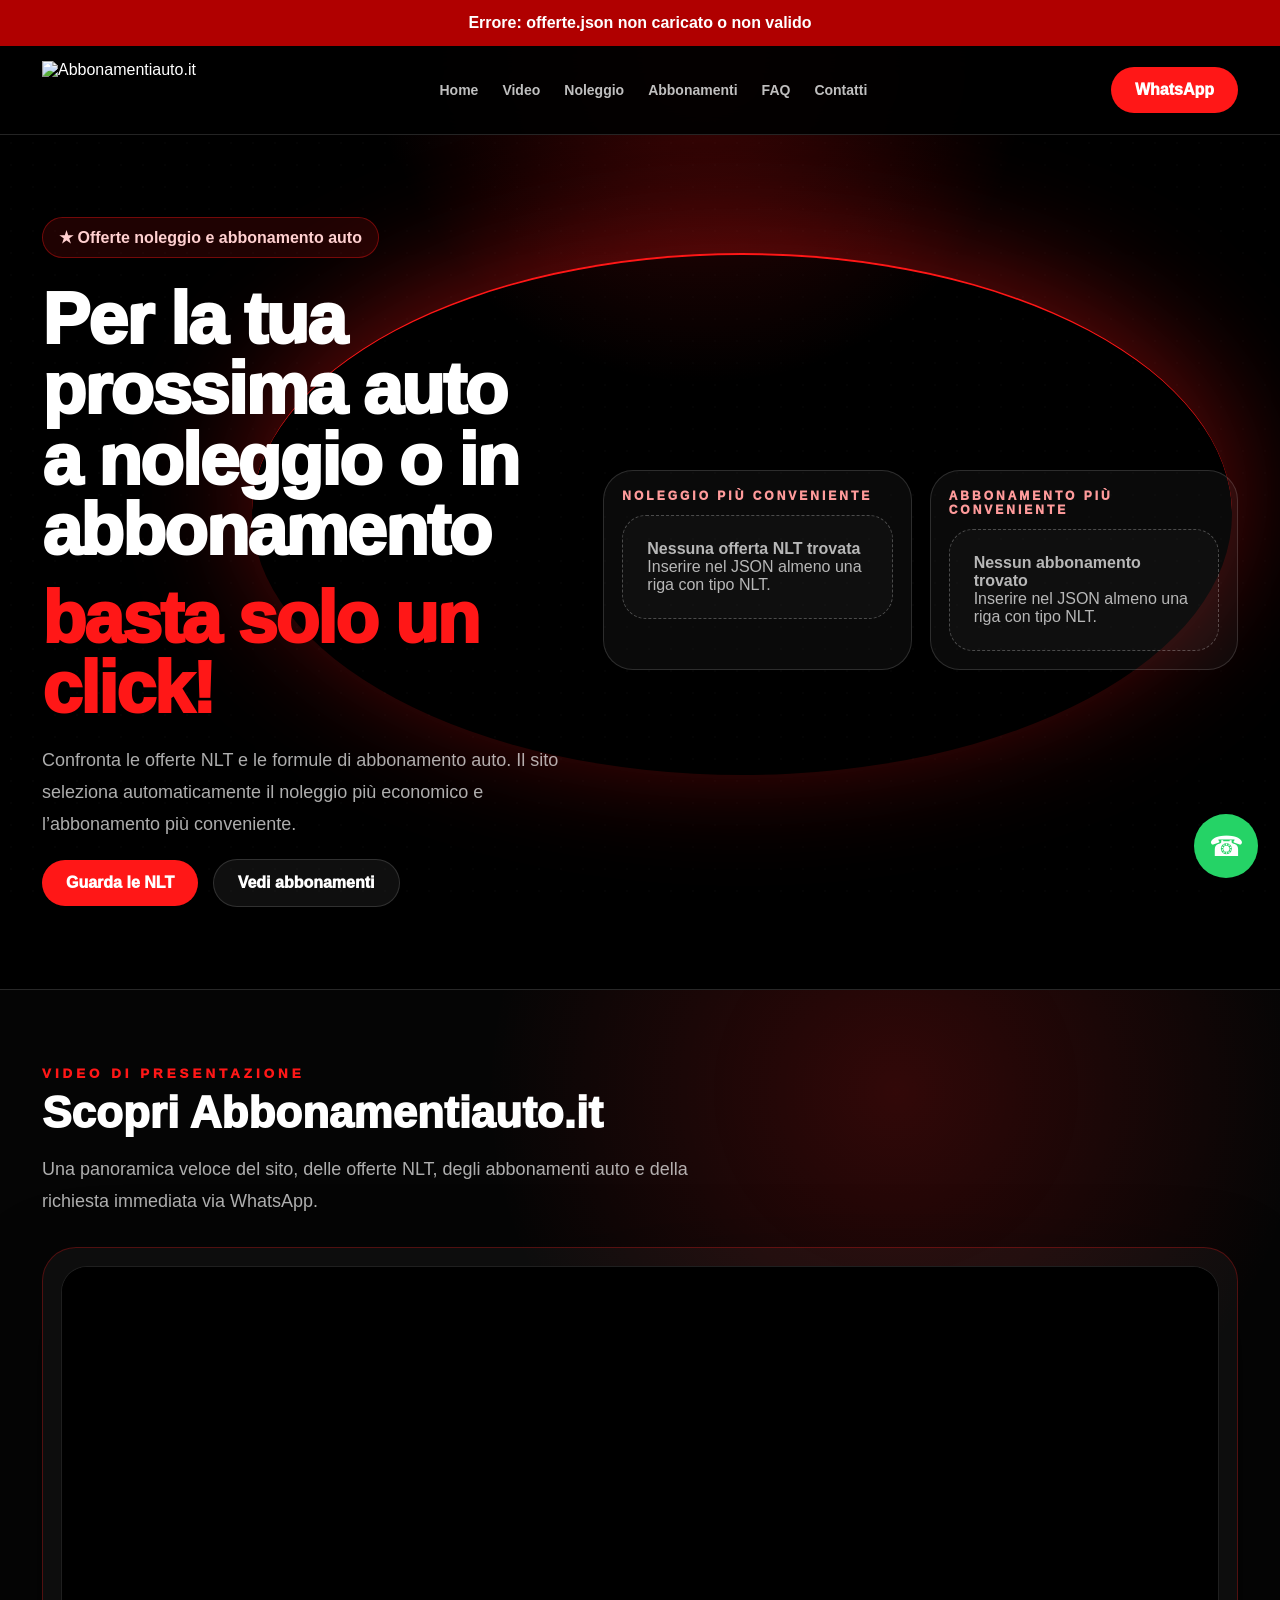
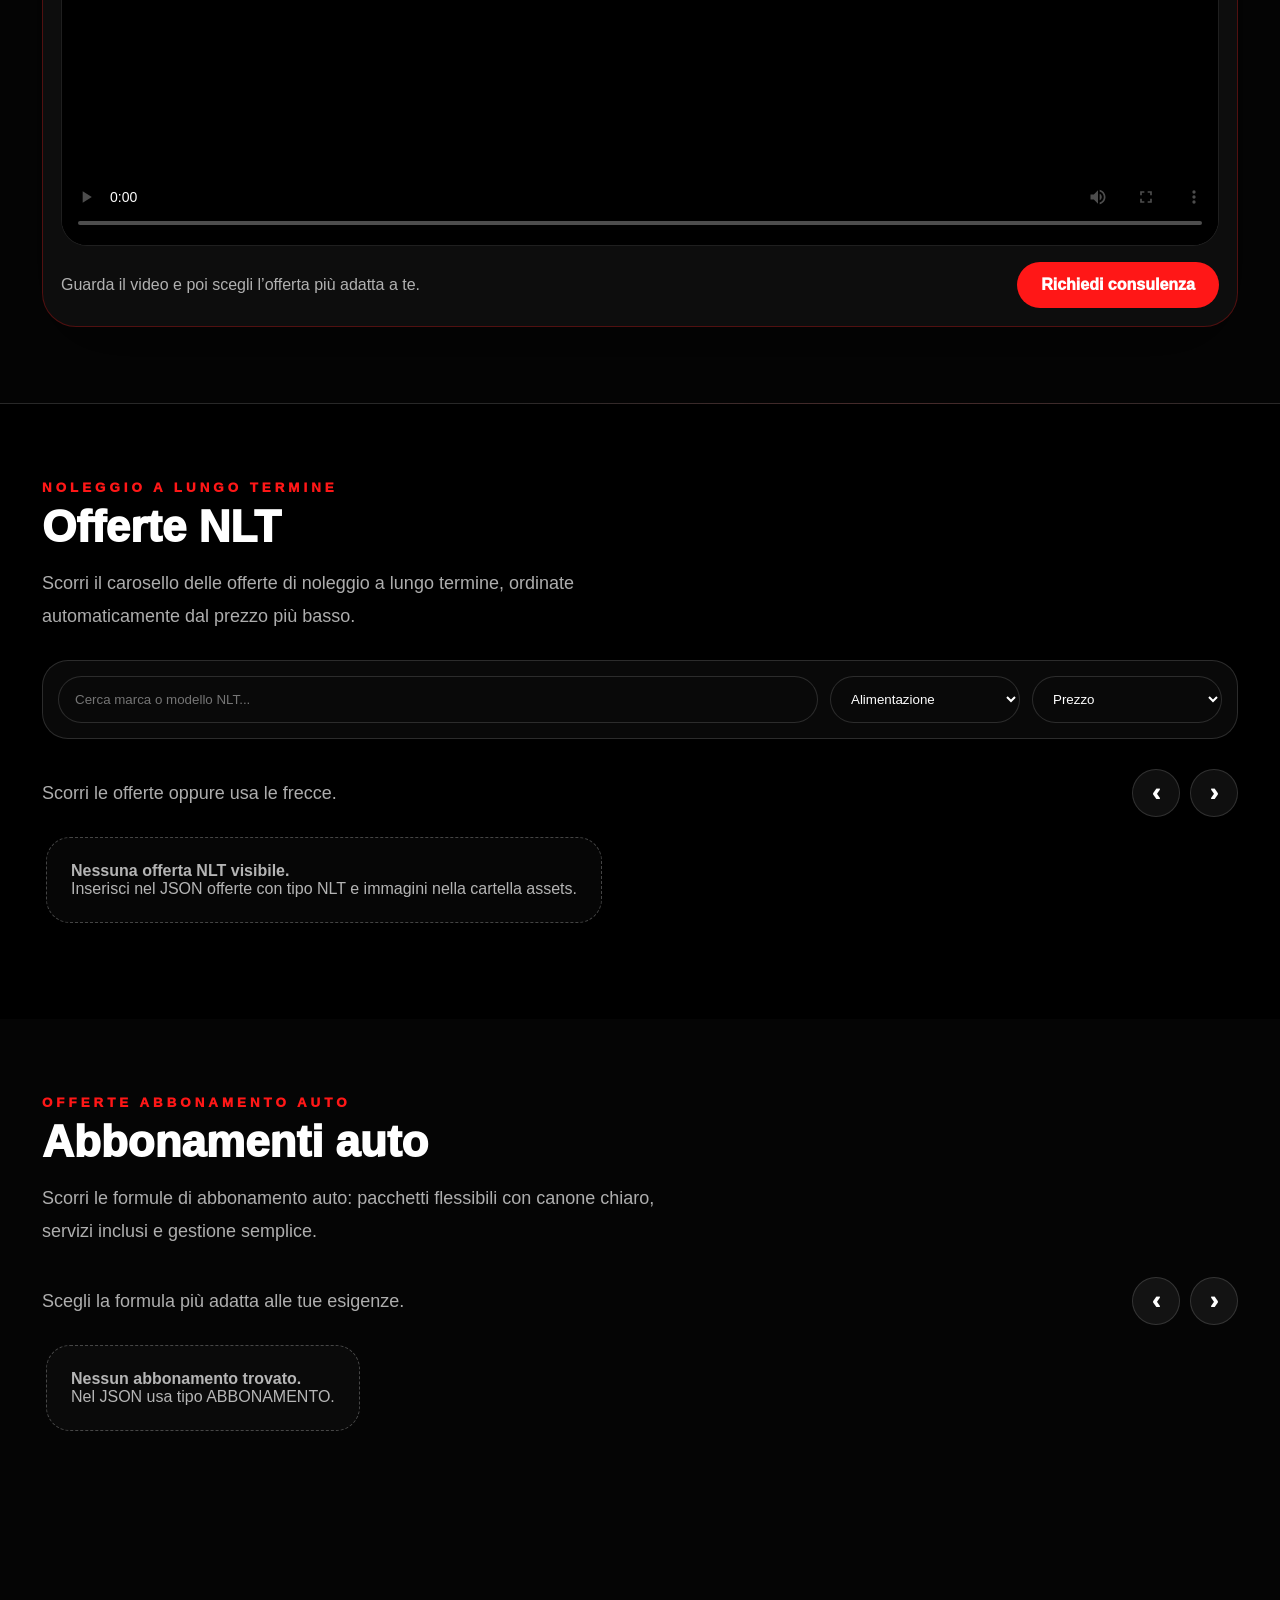
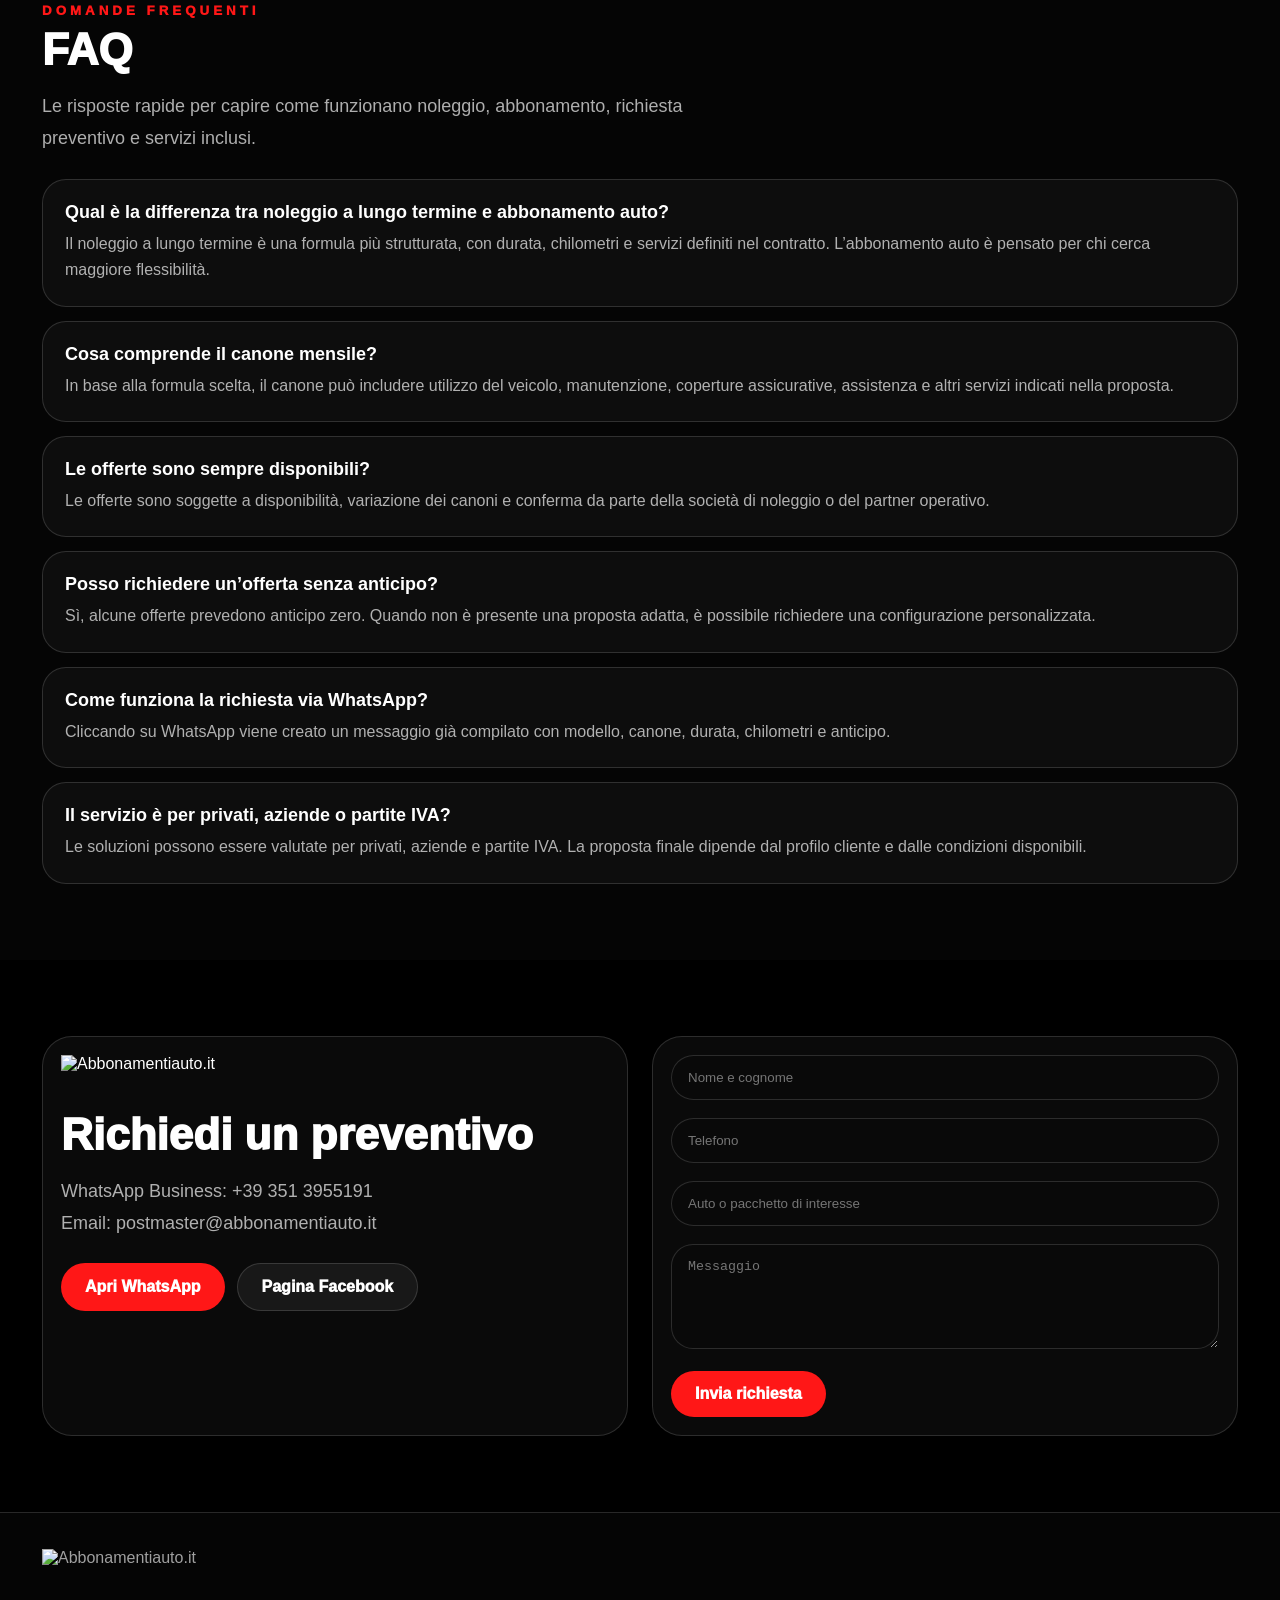
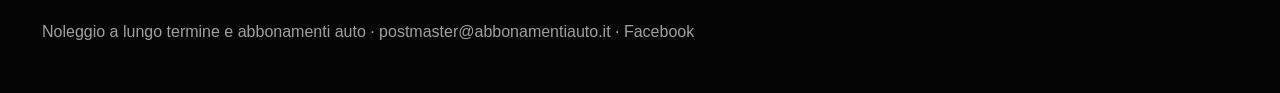
==== commit 7ac112fc: "Add files via upload" ====
--- a/index.html
+++ b/index.html
@@ -5,67 +5,373 @@
 <meta name="viewport" content="width=device-width, initial-scale=1">
 <title>Abbonamentiauto.it | Noleggio e abbonamenti auto</title>
 <meta name="description" content="Noleggio a lungo termine e abbonamenti auto. Basta solo un click.">
-<!-- ABBONAMENTIAUTO_INDEX_V10_CAROSELLI_NLT_ABBONAMENTI -->
+<!-- ABBONAMENTIAUTO_INDEX_V11_CAROUSEL_STABILE -->
 <style>
-*{box-sizing:border-box}html{scroll-behavior:smooth}body{margin:0;background:#000;color:#fff;font-family:Inter,Segoe UI,Arial,sans-serif;overflow-x:hidden}a{text-decoration:none;color:inherit}:root{--red:#ff1717;--muted:rgba(255,255,255,.68);--line:rgba(255,255,255,.14)}body:before{content:"";position:fixed;inset:0;z-index:-2;background:radial-gradient(circle at 55% 6%,rgba(255,23,23,.24),transparent 30%),#000}body:after{content:"";position:fixed;inset:0;z-index:-1;opacity:.18;background-image:radial-gradient(rgba(255,255,255,.09) 1px,transparent 1px);background-size:22px 22px}.container{max-width:1240px;margin:auto;padding:0 22px}.logo{height:58px;width:auto;object-fit:contain;display:block}header{position:sticky;top:0;z-index:20;background:rgba(0,0,0,.92);border-bottom:1px solid var(--line);backdrop-filter:blur(14px)}.head{min-height:88px;display:flex;align-items:center;justify-content:space-between;gap:22px}nav{display:flex;gap:24px;font-size:14px;font-weight:800;color:rgba(255,255,255,.75)}nav a:hover{color:#fff}.btn{display:inline-flex;align-items:center;justify-content:center;border-radius:999px;background:var(--red);padding:14px 24px;font-weight:1000;color:#fff;border:0}.btn.secondary{background:rgba(255,255,255,.06);border:1px solid var(--line)}.hero{position:relative;overflow:hidden;padding:82px 0 66px}.hero:after{content:"";position:absolute;left:58%;top:118px;width:min(980px,82vw);height:520px;transform:translateX(-50%);border-top:2px solid var(--red);border-radius:100%;box-shadow:0 -20px 120px rgba(255,23,23,.4)}.hero-grid{position:relative;z-index:1;display:grid;grid-template-columns:.9fr 1.1fr;gap:42px;align-items:center}.badge{display:inline-flex;border:1px solid rgba(255,23,23,.38);background:rgba(255,23,23,.12);border-radius:999px;padding:10px 16px;color:#ffd0d0;font-weight:900}h1{font-size:clamp(42px,5.6vw,72px);line-height:.98;margin:26px 0 20px;font-weight:1000;letter-spacing:-2px}h1 span{display:block;color:var(--red);margin-top:18px}.lead{color:var(--muted);font-size:18px;line-height:1.8;max-width:660px}.hero-cards{display:grid;grid-template-columns:1fr 1fr;gap:18px}.hero-box,.panel{border:1px solid var(--line);background:rgba(255,255,255,.04);border-radius:30px;padding:18px}.hero-title{font-size:12px;letter-spacing:3px;text-transform:uppercase;color:#ff9b9b;font-weight:1000;margin:0 0 12px}.hero-img-wrap{border-radius:24px;overflow:hidden;background:#050505;border:1px solid rgba(255,255,255,.1)}.hero-img-wrap img{display:block;width:100%;height:520px;object-fit:cover;object-position:top;background:#050505}.hero-meta{display:none!important}.hero-meta strong{font-size:18px;color:#fff}.hero-meta b{font-size:22px;color:#fff}section{padding:76px 0}.dark{background:#050505}.section-head small{display:block;color:var(--red);letter-spacing:4px;text-transform:uppercase;font-weight:1000;margin-bottom:10px}h2{font-size:44px;line-height:1;margin:0 0 14px;font-weight:1000}.grid{display:grid;grid-template-columns:repeat(3,1fr);gap:22px;margin-top:30px}.card{overflow:hidden;border:1px solid var(--line);border-radius:28px;background:#070707;box-shadow:0 15px 45px rgba(0,0,0,.35)}.card img{display:block;width:100%;aspect-ratio:9/16;object-fit:cover;object-position:top;background:#050505}.actions{display:grid;grid-template-columns:1fr 1fr;gap:10px;padding:13px}.action{border-radius:999px;border:1px solid var(--line);padding:14px;text-align:center;font-weight:900;background:rgba(255,255,255,.045);color:#fff}.action.red{background:var(--red);border-color:var(--red)}.filters{display:grid;grid-template-columns:1fr 190px 190px;gap:12px;border:1px solid var(--line);border-radius:26px;padding:15px;background:rgba(255,255,255,.035);margin-top:28px}input,select,textarea{width:100%;border-radius:999px;background:#090909;color:#fff;border:1px solid var(--line);padding:14px 16px;outline:0}.empty{border:1px dashed rgba(255,255,255,.25);border-radius:24px;padding:24px;color:rgba(255,255,255,.7);background:rgba(255,255,255,.025)}.two{display:grid;grid-template-columns:1fr 1fr;gap:24px}.faq-list{display:grid;gap:14px;margin-top:24px}.faq-item{border:1px solid var(--line);background:rgba(255,255,255,.035);border-radius:24px;padding:22px}.faq-item h3{margin:0 0 8px;font-size:18px}.faq-item p{margin:0;color:var(--muted);line-height:1.65}.social-row{display:flex;flex-wrap:wrap;gap:12px;margin-top:24px}footer{padding:36px 0;border-top:1px solid var(--line);background:#050505;color:rgba(255,255,255,.62)}.wa{position:fixed;right:22px;bottom:22px;width:64px;height:64px;border-radius:999px;background:#25D366;display:grid;place-items:center;font-size:28px;z-index:30}
+*{box-sizing:border-box}
+html{scroll-behavior:smooth}
+body{margin:0;background:#000;color:#fff;font-family:Inter,Segoe UI,Arial,sans-serif;overflow-x:hidden}
+a{text-decoration:none;color:inherit}
+:root{--red:#ff1717;--muted:rgba(255,255,255,.68);--line:rgba(255,255,255,.14)}
+body:before{content:"";position:fixed;inset:0;z-index:-2;background:radial-gradient(circle at 55% 6%,rgba(255,23,23,.24),transparent 30%),#000}
+body:after{content:"";position:fixed;inset:0;z-index:-1;opacity:.18;background-image:radial-gradient(rgba(255,255,255,.09) 1px,transparent 1px);background-size:22px 22px}
+.container{max-width:1240px;margin:auto;padding:0 22px}
+.logo{height:58px;width:auto;object-fit:contain;display:block}
+header{position:sticky;top:0;z-index:20;background:rgba(0,0,0,.92);border-bottom:1px solid var(--line);backdrop-filter:blur(14px)}
+.head{min-height:88px;display:flex;align-items:center;justify-content:space-between;gap:22px}
+nav{display:flex;gap:24px;font-size:14px;font-weight:800;color:rgba(255,255,255,.75)}
+nav a:hover{color:#fff}
+.btn{display:inline-flex;align-items:center;justify-content:center;border-radius:999px;background:var(--red);padding:14px 24px;font-weight:1000;color:#fff;border:0}
+.btn.secondary{background:rgba(255,255,255,.06);border:1px solid var(--line)}
+.hero{position:relative;overflow:hidden;padding:82px 0 66px}
+.hero:after{content:"";position:absolute;left:58%;top:118px;width:min(980px,82vw);height:520px;transform:translateX(-50%);border-top:2px solid var(--red);border-radius:100%;box-shadow:0 -20px 120px rgba(255,23,23,.4)}
+.hero-grid{position:relative;z-index:1;display:grid;grid-template-columns:.9fr 1.1fr;gap:42px;align-items:center}
+.badge{display:inline-flex;border:1px solid rgba(255,23,23,.38);background:rgba(255,23,23,.12);border-radius:999px;padding:10px 16px;color:#ffd0d0;font-weight:900}
+h1{font-size:clamp(42px,5.6vw,72px);line-height:.98;margin:26px 0 20px;font-weight:1000;letter-spacing:-2px}
+h1 span{display:block;color:var(--red);margin-top:18px}
+.lead{color:var(--muted);font-size:18px;line-height:1.8;max-width:660px}
+.hero-cards{display:grid;grid-template-columns:1fr 1fr;gap:18px}
+.hero-box,.panel{border:1px solid var(--line);background:rgba(255,255,255,.04);border-radius:30px;padding:18px}
+.hero-title{font-size:12px;letter-spacing:3px;text-transform:uppercase;color:#ff9b9b;font-weight:1000;margin:0 0 12px}
+.hero-img-wrap{border-radius:24px;overflow:hidden;background:#050505;border:1px solid rgba(255,255,255,.1);cursor:pointer}
+.hero-img-wrap img{display:block;width:100%;height:520px;object-fit:cover;object-position:top;background:#050505}
+.hero-meta{display:none!important}
+section{padding:76px 0}
+.dark{background:#050505}
+.section-head small{display:block;color:var(--red);letter-spacing:4px;text-transform:uppercase;font-weight:1000;margin-bottom:10px}
+h2{font-size:44px;line-height:1;margin:0 0 14px;font-weight:1000}
+.card{overflow:hidden;border:1px solid var(--line);border-radius:28px;background:#070707;box-shadow:0 15px 45px rgba(0,0,0,.35)}
+.card img{display:block;width:100%;aspect-ratio:9/16;object-fit:cover;object-position:top;background:#050505}
+.actions{display:grid;grid-template-columns:1fr 1fr;gap:10px;padding:13px}
+.action{border-radius:999px;border:1px solid var(--line);padding:14px;text-align:center;font-weight:900;background:rgba(255,255,255,.045);color:#fff}
+.action.red{background:var(--red);border-color:var(--red)}
+.filters{display:grid;grid-template-columns:1fr 190px 190px;gap:12px;border:1px solid var(--line);border-radius:26px;padding:15px;background:rgba(255,255,255,.035);margin-top:28px}
+input,select,textarea{width:100%;border-radius:999px;background:#090909;color:#fff;border:1px solid var(--line);padding:14px 16px;outline:0}
+.empty{border:1px dashed rgba(255,255,255,.25);border-radius:24px;padding:24px;color:rgba(255,255,255,.7);background:rgba(255,255,255,.025)}
+.two{display:grid;grid-template-columns:1fr 1fr;gap:24px}
+.faq-list{display:grid;gap:14px;margin-top:24px}
+.faq-item{border:1px solid var(--line);background:rgba(255,255,255,.035);border-radius:24px;padding:22px}
+.faq-item h3{margin:0 0 8px;font-size:18px}
+.faq-item p{margin:0;color:var(--muted);line-height:1.65}
+.social-row{display:flex;flex-wrap:wrap;gap:12px;margin-top:24px}
+footer{padding:36px 0;border-top:1px solid var(--line);background:#050505;color:rgba(255,255,255,.62)}
+.wa{position:fixed;right:22px;bottom:22px;width:64px;height:64px;border-radius:999px;background:#25D366;display:grid;place-items:center;font-size:28px;z-index:30}
+
+/* Caroselli stabili */
+.carousel-area{margin-top:30px}
+.carousel-header{display:flex;align-items:center;justify-content:space-between;gap:16px;margin-bottom:16px}
+.carousel-controls{display:flex;gap:10px}
+.carousel-btn{width:48px;height:48px;border-radius:999px;border:1px solid var(--line);background:rgba(255,255,255,.06);color:#fff;font-size:24px;font-weight:1000;cursor:pointer}
+.carousel-btn:hover{background:var(--red);border-color:var(--red)}
+.carousel{display:flex;gap:22px;overflow-x:auto;scroll-snap-type:x mandatory;scroll-behavior:smooth;padding:4px 4px 20px}
+.carousel::-webkit-scrollbar{height:8px}
+.carousel::-webkit-scrollbar-track{background:rgba(255,255,255,.06);border-radius:999px}
+.carousel::-webkit-scrollbar-thumb{background:rgba(255,23,23,.7);border-radius:999px}
+.carousel .card{flex:0 0 calc((100% - 44px)/3);scroll-snap-align:start}
+
 .video-showcase{position:relative;overflow:hidden;border-top:1px solid var(--line);border-bottom:1px solid var(--line);background:radial-gradient(circle at 70% 10%,rgba(255,23,23,.18),transparent 32%),#050505}
 .video-box{margin-top:30px;border:1px solid rgba(255,23,23,.28);background:rgba(255,255,255,.035);border-radius:34px;padding:18px;box-shadow:0 25px 80px rgba(0,0,0,.45)}
 .video-frame{position:relative;overflow:hidden;border-radius:26px;background:#000;border:1px solid rgba(255,255,255,.12)}
 .video-frame video{display:block;width:100%;max-height:680px;background:#000}
-.video-placeholder{min-height:360px;display:grid;place-items:center;text-align:center;padding:34px;color:rgba(255,255,255,.75);background:linear-gradient(135deg,rgba(255,23,23,.16),rgba(0,0,0,.92)),radial-gradient(circle at 72% 25%,rgba(255,23,23,.28),transparent 30%)}
-.video-placeholder strong{display:block;color:#fff;font-size:28px;margin-bottom:10px}
 .video-note{display:flex;flex-wrap:wrap;gap:12px;align-items:center;justify-content:space-between;margin-top:16px;color:var(--muted)}
-.video-note code{color:#fff;background:rgba(255,255,255,.08);border:1px solid var(--line);border-radius:999px;padding:8px 12px}
-
-
-.carousel-wrap{position:relative;margin-top:30px}
-.carousel{display:flex;gap:22px;overflow-x:auto;scroll-snap-type:x mandatory;scroll-behavior:smooth;padding:4px 4px 18px;scrollbar-width:thin}
-.carousel::-webkit-scrollbar{height:8px}
-.carousel::-webkit-scrollbar-track{background:rgba(255,255,255,.06);border-radius:999px}
-.carousel::-webkit-scrollbar-thumb{background:rgba(255,23,23,.65);border-radius:999px}
-.carousel .card{flex:0 0 calc((100% - 44px)/3);scroll-snap-align:start;margin-top:0}
-.carousel-controls{display:flex;justify-content:flex-end;gap:10px;margin-top:16px}
-.carousel-btn{width:48px;height:48px;border-radius:999px;border:1px solid var(--line);background:rgba(255,255,255,.06);color:#fff;font-size:24px;font-weight:900;cursor:pointer}
-.carousel-btn:hover{background:var(--red);border-color:var(--red)}
-
-@media(max-width:1050px){.hero-grid,.two{grid-template-columns:1fr}.hero-cards{grid-template-columns:1fr 1fr}.grid{grid-template-columns:repeat(2,1fr)}.carousel .card{flex-basis:calc((100% - 22px)/2)}nav{display:none}.filters{grid-template-columns:1fr}}@media(max-width:720px){.container{padding:0 14px}.logo{height:44px}.hero-cards,.grid{grid-template-columns:1fr}.carousel .card{flex-basis:86%}.carousel-controls{justify-content:center}.hero-img-wrap img{height:auto;aspect-ratio:9/16}h2{font-size:36px}h1{font-size:42px}}
-
-.hero-meta,.hero-box .hero-meta{display:none!important}
+
+@media(max-width:1050px){
+  .hero-grid,.two{grid-template-columns:1fr}
+  .hero-cards{grid-template-columns:1fr 1fr}
+  .carousel .card{flex-basis:calc((100% - 22px)/2)}
+  nav{display:none}
+  .filters{grid-template-columns:1fr}
+}
+@media(max-width:720px){
+  .container{padding:0 14px}
+  .logo{height:44px}
+  .hero-cards{grid-template-columns:1fr}
+  .hero-img-wrap img{height:auto;aspect-ratio:9/16}
+  .carousel .card{flex-basis:86%}
+  .carousel-header{align-items:flex-start;flex-direction:column}
+  .carousel-controls{width:100%;justify-content:center}
+  h2{font-size:36px}
+  h1{font-size:42px}
+}
 </style>
 </head>
 <body>
-<header><div class="container head"><a href="#home"><img class="logo" src="img/logo-abbonamentiauto.png" alt="Abbonamentiauto.it"></a><nav><a href="#home">Home</a><a href="#video-presentazione">Video</a>
-      <a href="#noleggio">Noleggio</a><a href="#abbonamenti">Abbonamenti</a><a href="#faq">FAQ</a><a href="#contatti">Contatti</a></nav><a class="btn" href="https://wa.me/393513955191" target="_blank">WhatsApp</a></div></header>
-<section id="home" class="hero"><div class="container hero-grid"><div><div class="badge">★ Offerte noleggio e abbonamento auto</div><h1>Per la tua prossima auto a noleggio o in abbonamento <span>basta solo un click!</span></h1><p class="lead">Confronta le offerte NLT e le formule di abbonamento auto. Il sito seleziona automaticamente il noleggio più economico e l’abbonamento più conveniente.</p><p><a class="btn" href="#noleggio">Guarda le NLT</a><a class="btn secondary" href="#abbonamenti" style="margin-left:10px">Vedi abbonamenti</a></p></div><div class="hero-cards"><div class="hero-box"><p class="hero-title">Noleggio più conveniente</p><div id="bestNlt"></div></div><div class="hero-box"><p class="hero-title">Abbonamento più conveniente</p><div id="bestAbbo"></div></div></div></div></section>
-<section id="noleggio"><div class="container"><div class="section-head"><small>Noleggio a lungo termine</small><h2>Offerte NLT</h2><p class="lead">Scorri il carosello delle offerte di noleggio a lungo termine, ordinate automaticamente dal prezzo più basso.</p></div><div class="filters"><input id="searchInput" placeholder="Cerca marca o modello NLT..."><select id="fuelFilter"><option value="all">Alimentazione</option></select><select id="priceFilter"><option value="all">Prezzo</option><option value="300">Fino a 300 €</option><option value="500">Fino a 500 €</option><option value="800">Fino a 800 €</option><option value="1200">Fino a 1200 €</option><option value="2000">Fino a 2000 €</option></select></div><div class="carousel-wrap">
+<header>
+  <div class="container head">
+    <a href="#home"><img class="logo" src="img/logo-abbonamentiauto.png" alt="Abbonamentiauto.it"></a>
+    <nav>
+      <a href="#home">Home</a>
+      <a href="#video-presentazione">Video</a>
+      <a href="#noleggio">Noleggio</a>
+      <a href="#abbonamenti">Abbonamenti</a>
+      <a href="#faq">FAQ</a>
+      <a href="#contatti">Contatti</a>
+    </nav>
+    <a class="btn" href="https://wa.me/393513955191" target="_blank">WhatsApp</a>
+  </div>
+</header>
+
+<section id="home" class="hero">
+  <div class="container hero-grid">
+    <div>
+      <div class="badge">★ Offerte noleggio e abbonamento auto</div>
+      <h1>Per la tua prossima auto a noleggio o in abbonamento <span>basta solo un click!</span></h1>
+      <p class="lead">Confronta le offerte NLT e le formule di abbonamento auto. Il sito seleziona automaticamente il noleggio più economico e l’abbonamento più conveniente.</p>
+      <p>
+        <a class="btn" href="#noleggio">Guarda le NLT</a>
+        <a class="btn secondary" href="#abbonamenti" style="margin-left:10px">Vedi abbonamenti</a>
+      </p>
+    </div>
+    <div class="hero-cards">
+      <div class="hero-box"><p class="hero-title">Noleggio più conveniente</p><div id="bestNlt"></div></div>
+      <div class="hero-box"><p class="hero-title">Abbonamento più conveniente</p><div id="bestAbbo"></div></div>
+    </div>
+  </div>
+</section>
+
+<section id="video-presentazione" class="video-showcase">
+  <div class="container">
+    <div class="section-head">
+      <small>Video di presentazione</small>
+      <h2>Scopri Abbonamentiauto.it</h2>
+      <p class="lead">Una panoramica veloce del sito, delle offerte NLT, degli abbonamenti auto e della richiesta immediata via WhatsApp.</p>
+    </div>
+    <div class="video-box">
+      <div class="video-frame">
+        <video controls playsinline preload="metadata" poster="img/copertina-video.png">
+          <source src="video/presentazione-abbonamentiauto.mp4" type="video/mp4">
+          Il tuo browser non supporta la riproduzione video.
+        </video>
+      </div>
+      <div class="video-note">
+        <span>Guarda il video e poi scegli l’offerta più adatta a te.</span>
+        <a class="btn" href="https://wa.me/393513955191" target="_blank">Richiedi consulenza</a>
+      </div>
+    </div>
+  </div>
+</section>
+
+<section id="noleggio">
+  <div class="container">
+    <div class="section-head">
+      <small>Noleggio a lungo termine</small>
+      <h2>Offerte NLT</h2>
+      <p class="lead">Scorri il carosello delle offerte di noleggio a lungo termine, ordinate automaticamente dal prezzo più basso.</p>
+    </div>
+    <div class="filters">
+      <input id="searchInput" placeholder="Cerca marca o modello NLT...">
+      <select id="fuelFilter"><option value="all">Alimentazione</option></select>
+      <select id="priceFilter"><option value="all">Prezzo</option><option value="300">Fino a 300 €</option><option value="500">Fino a 500 €</option><option value="800">Fino a 800 €</option><option value="1200">Fino a 1200 €</option><option value="2000">Fino a 2000 €</option></select>
+    </div>
+    <div class="carousel-area">
+      <div class="carousel-header">
+        <div class="lead" style="margin:0">Scorri le offerte oppure usa le frecce.</div>
+        <div class="carousel-controls">
+          <button class="carousel-btn" type="button" onclick="scrollCarousel('offersCarousel', -1)">‹</button>
+          <button class="carousel-btn" type="button" onclick="scrollCarousel('offersCarousel', 1)">›</button>
+        </div>
+      </div>
       <div id="offersCarousel" class="carousel"></div>
-      <div class="carousel-controls">
-        <button class="carousel-btn" type="button" onclick="scrollCarousel('offersCarousel', -1)" aria-label="Offerte NLT precedenti">‹</button>
-        <button class="carousel-btn" type="button" onclick="scrollCarousel('offersCarousel', 1)" aria-label="Offerte NLT successive">›</button>
-      </div>
-    </div></div></section>
-<section id="abbonamenti" class="dark"><div class="container"><div class="section-head"><small>Offerte abbonamento auto</small><h2>Abbonamenti auto</h2><p class="lead">Scorri le formule di abbonamento auto: pacchetti flessibili con canone chiaro, servizi inclusi e gestione semplice.</p></div><div class="carousel-wrap">
+    </div>
+  </div>
+</section>
+
+<section id="abbonamenti" class="dark">
+  <div class="container">
+    <div class="section-head">
+      <small>Offerte abbonamento auto</small>
+      <h2>Abbonamenti auto</h2>
+      <p class="lead">Scorri le formule di abbonamento auto: pacchetti flessibili con canone chiaro, servizi inclusi e gestione semplice.</p>
+    </div>
+    <div class="carousel-area">
+      <div class="carousel-header">
+        <div class="lead" style="margin:0">Scegli la formula più adatta alle tue esigenze.</div>
+        <div class="carousel-controls">
+          <button class="carousel-btn" type="button" onclick="scrollCarousel('abbonamentiCarousel', -1)">‹</button>
+          <button class="carousel-btn" type="button" onclick="scrollCarousel('abbonamentiCarousel', 1)">›</button>
+        </div>
+      </div>
       <div id="abbonamentiCarousel" class="carousel"></div>
-      <div class="carousel-controls">
-        <button class="carousel-btn" type="button" onclick="scrollCarousel('abbonamentiCarousel', -1)" aria-label="Abbonamenti precedenti">‹</button>
-        <button class="carousel-btn" type="button" onclick="scrollCarousel('abbonamentiCarousel', 1)" aria-label="Abbonamenti successivi">›</button>
-      </div>
-    </div></div></section>
-<section id="faq" class="dark"><div class="container"><div class="section-head"><small>Domande frequenti</small><h2>FAQ</h2><p class="lead">Le risposte rapide per capire come funzionano noleggio, abbonamento, richiesta preventivo e servizi inclusi.</p></div><div class="faq-list"><div class="faq-item"><h3>Qual è la differenza tra noleggio a lungo termine e abbonamento auto?</h3><p>Il noleggio a lungo termine è una formula più strutturata, con durata, chilometri e servizi definiti nel contratto. L’abbonamento auto è pensato per chi cerca maggiore flessibilità e un accesso rapido a una categoria di vetture con servizi inclusi.</p></div><div class="faq-item"><h3>Cosa comprende il canone mensile?</h3><p>In base alla formula scelta, il canone può includere utilizzo del veicolo, manutenzione ordinaria e straordinaria, coperture assicurative, assistenza e altri servizi indicati nella proposta.</p></div><div class="faq-item"><h3>Le offerte sono sempre disponibili?</h3><p>Le offerte sono soggette a disponibilità, variazione dei canoni e conferma da parte della società di noleggio o del partner operativo. Per questo la richiesta WhatsApp serve a verificare subito la disponibilità reale.</p></div><div class="faq-item"><h3>Posso richiedere un’offerta senza anticipo?</h3><p>Sì, alcune offerte prevedono anticipo zero. Quando non è presente una proposta adatta, è possibile richiedere una configurazione personalizzata.</p></div><div class="faq-item"><h3>Come funziona la richiesta via WhatsApp?</h3><p>Cliccando su WhatsApp viene creato un messaggio già compilato con modello, canone, durata, chilometri e anticipo. In questo modo la consulenza parte subito dall’offerta corretta.</p></div><div class="faq-item"><h3>Il servizio è per privati, aziende o partite IVA?</h3><p>Le soluzioni possono essere valutate per privati, aziende e partite IVA. La proposta finale dipende dal profilo cliente, dalla vettura scelta e dalle condizioni disponibili al momento della richiesta.</p></div></div></div></section>
-<section id="contatti"><div class="container two"><div class="panel"><img class="logo" src="img/logo-abbonamentiauto.png" alt="Abbonamentiauto.it"><h2>Richiedi un preventivo</h2><p class="lead">WhatsApp Business: +39 351 3955191<br>Email: postmaster@abbonamentiauto.it</p><div class="social-row"><a class="btn" href="https://wa.me/393513955191" target="_blank">Apri WhatsApp</a><a class="btn secondary" href="https://www.facebook.com/profile.php?id=61588959776676" target="_blank">Pagina Facebook</a></div></div><div class="panel"><input placeholder="Nome e cognome"><br><br><input placeholder="Telefono"><br><br><input placeholder="Auto o pacchetto di interesse"><br><br><textarea rows="5" placeholder="Messaggio" style="border-radius:22px"></textarea><br><br><a class="btn" href="https://wa.me/393513955191" target="_blank">Invia richiesta</a></div></div></section>
-<footer><div class="container"><img class="logo" src="img/logo-abbonamentiauto.png" alt="Abbonamentiauto.it"><p>Noleggio a lungo termine e abbonamenti auto · postmaster@abbonamentiauto.it · <a href="https://www.facebook.com/profile.php?id=61588959776676" target="_blank">Facebook</a></p></div></footer>
+    </div>
+  </div>
+</section>
+
+<section id="faq" class="dark">
+  <div class="container">
+    <div class="section-head">
+      <small>Domande frequenti</small>
+      <h2>FAQ</h2>
+      <p class="lead">Le risposte rapide per capire come funzionano noleggio, abbonamento, richiesta preventivo e servizi inclusi.</p>
+    </div>
+    <div class="faq-list">
+      <div class="faq-item"><h3>Qual è la differenza tra noleggio a lungo termine e abbonamento auto?</h3><p>Il noleggio a lungo termine è una formula più strutturata, con durata, chilometri e servizi definiti nel contratto. L’abbonamento auto è pensato per chi cerca maggiore flessibilità.</p></div>
+      <div class="faq-item"><h3>Cosa comprende il canone mensile?</h3><p>In base alla formula scelta, il canone può includere utilizzo del veicolo, manutenzione, coperture assicurative, assistenza e altri servizi indicati nella proposta.</p></div>
+      <div class="faq-item"><h3>Le offerte sono sempre disponibili?</h3><p>Le offerte sono soggette a disponibilità, variazione dei canoni e conferma da parte della società di noleggio o del partner operativo.</p></div>
+      <div class="faq-item"><h3>Posso richiedere un’offerta senza anticipo?</h3><p>Sì, alcune offerte prevedono anticipo zero. Quando non è presente una proposta adatta, è possibile richiedere una configurazione personalizzata.</p></div>
+      <div class="faq-item"><h3>Come funziona la richiesta via WhatsApp?</h3><p>Cliccando su WhatsApp viene creato un messaggio già compilato con modello, canone, durata, chilometri e anticipo.</p></div>
+      <div class="faq-item"><h3>Il servizio è per privati, aziende o partite IVA?</h3><p>Le soluzioni possono essere valutate per privati, aziende e partite IVA. La proposta finale dipende dal profilo cliente e dalle condizioni disponibili.</p></div>
+    </div>
+  </div>
+</section>
+
+<section id="contatti">
+  <div class="container two">
+    <div class="panel">
+      <img class="logo" src="img/logo-abbonamentiauto.png" alt="Abbonamentiauto.it">
+      <h2>Richiedi un preventivo</h2>
+      <p class="lead">WhatsApp Business: +39 351 3955191<br>Email: postmaster@abbonamentiauto.it</p>
+      <div class="social-row">
+        <a class="btn" href="https://wa.me/393513955191" target="_blank">Apri WhatsApp</a>
+        <a class="btn secondary" href="https://www.facebook.com/profile.php?id=61588959776676" target="_blank">Pagina Facebook</a>
+      </div>
+    </div>
+    <div class="panel">
+      <input placeholder="Nome e cognome"><br><br>
+      <input placeholder="Telefono"><br><br>
+      <input placeholder="Auto o pacchetto di interesse"><br><br>
+      <textarea rows="5" placeholder="Messaggio" style="border-radius:22px"></textarea><br><br>
+      <a class="btn" href="https://wa.me/393513955191" target="_blank">Invia richiesta</a>
+    </div>
+  </div>
+</section>
+
+<footer>
+  <div class="container">
+    <img class="logo" src="img/logo-abbonamentiauto.png" alt="Abbonamentiauto.it">
+    <p>Noleggio a lungo termine e abbonamenti auto · postmaster@abbonamentiauto.it · <a href="https://www.facebook.com/profile.php?id=61588959776676" target="_blank">Facebook</a></p>
+  </div>
+</footer>
+
 <a class="wa" href="https://wa.me/393513955191" target="_blank">☎</a>
+
 <script>
-const WA="393513955191";let OFFERS=[];function tipoNorm(o){const raw=String(o.tipo||o.type||"").toUpperCase();return raw.includes("ABB")?"ABBONAMENTO":"NLT"}function fileName(path){return String(path||"").split("/").pop()}function num(v){if(typeof v==="number")return v;return Number(String(v||"").replace(/€/g,"").replace(/\./g,"").replace(",",".").replace(/[^0-9.]/g,"")||0)}function normalize(o,i){const tipo=tipoNorm(o);const card=o.card||o.image||o.immagine||"";return{id:o.id||fileName(card).replace(/\.(png|jpg|jpeg|webp|svg)$/i,"")||"offerta-"+i,tipo,segmento:o.segmento||o.category||"",brand:o.brand||o.marca||"",modello:o.modello||o.model||"",modello_breve:o.modello_breve||o.shortModel||o.modello||"",alimentazione:o.alimentazione||o.fuel||"",cambio:o.cambio||o.gearbox||"",mesi:Number(o.mesi||o.months||0),km:String(o.km||""),anticipo:String(o.anticipo||""),canone:String(o.canone||(o.canone_num?o.canone_num+" €":"")),canone_num:Number(o.canone_num||o.price||num(o.canone)||0),card}}function imageCandidates(o){const card=String(o.card||"");const file=fileName(card);const folder=o.tipo==="ABBONAMENTO"?"abbonamenti":"assets";return[...new Set([card,folder+"/"+file,file,"assets/"+file,"abbonamenti/"+file,"immagini/"+file].filter(Boolean))]}function imgHtml(o){const c=imageCandidates(o);return`<img src="${c[0]}" alt="${o.modello_breve}" data-candidates='${JSON.stringify(c)}' onerror="fallbackImg(this)">`}function fallbackImg(img){const arr=JSON.parse(img.dataset.candidates||"[]");const idx=Number(img.dataset.idx||0)+1;img.dataset.idx=idx;if(arr[idx])img.src=arr[idx];else{img.style.opacity=".12";img.alt="immagine non trovata"}}function price(o){return o.canone_num?o.canone_num+"€":"Su richiesta"}function kmText(o){return o.km||(o.tipo==="ABBONAMENTO"?"Illimitati":"-")}function waLink(o){const msg=`Ciao, sono interessato all'offerta Abbonamentiauto.it:\n\n${o.brand} ${o.modello_breve}\n${o.modello}\nCanone: ${o.canone||price(o)}\nAnticipo: ${o.anticipo||"-"}\nDurata: ${o.mesi||"-"} mesi\nKm: ${kmText(o)}\n\nVorrei ricevere maggiori informazioni.`;return`https://wa.me/${WA}?text=${encodeURIComponent(msg)}`}function hero(o,empty){if(!o)return`<div class="empty"><strong>${empty}</strong><br>Inserire nel JSON almeno una riga con tipo NLT.</div>`;return`<div><div class="hero-img-wrap">${imgHtml(o)}</div><div class="hero-meta"><div><strong>${o.modello_breve}</strong></div><b>${price(o)}</b></div></div>`}function card(o){return`<article class="card">${imgHtml(o)}<div class="actions"><a class="action" href="${o.card}" target="_blank">Apri card</a><a class="action red" href="${waLink(o)}" target="_blank">WhatsApp</a></div></article>`}function sortPrice(a,b){const pa=a.canone_num||999999;const pb=b.canone_num||999999;return pa-pb}
+const WA = "393513955191";
+let OFFERS = [];
+
+function tipoNorm(o){
+  const raw = String(o.tipo || o.type || "").toUpperCase();
+  return raw.includes("ABB") ? "ABBONAMENTO" : "NLT";
+}
+function fileName(path){ return String(path || "").split("/").pop(); }
+function num(v){
+  if(typeof v === "number") return v;
+  return Number(String(v || "").replace(/€/g,"").replace(/\./g,"").replace(",",".").replace(/[^0-9.]/g,"") || 0);
+}
+function normalize(o, i){
+  const tipo = tipoNorm(o);
+  const card = o.card || o.image || o.immagine || "";
+  return {
+    id: o.id || fileName(card).replace(/\.(png|jpg|jpeg|webp|svg)$/i,"") || "offerta-" + i,
+    tipo,
+    segmento: o.segmento || o.category || "",
+    brand: o.brand || o.marca || "",
+    modello: o.modello || o.model || "",
+    modello_breve: o.modello_breve || o.shortModel || o.modello || "",
+    alimentazione: o.alimentazione || o.fuel || "",
+    cambio: o.cambio || o.gearbox || "",
+    mesi: Number(o.mesi || o.months || 0),
+    km: String(o.km || ""),
+    anticipo: String(o.anticipo || ""),
+    canone: String(o.canone || (o.canone_num ? o.canone_num + " €" : "")),
+    canone_num: Number(o.canone_num || o.price || num(o.canone) || 0),
+    card
+  };
+}
+function imageCandidates(o){
+  const card = String(o.card || "");
+  const file = fileName(card);
+  const folder = o.tipo === "ABBONAMENTO" ? "abbonamenti" : "assets";
+  return [...new Set([card, folder + "/" + file, file, "assets/" + file, "abbonamenti/" + file, "immagini/" + file].filter(Boolean))];
+}
+function imgHtml(o){
+  const c = imageCandidates(o);
+  return `<img src="${c[0]}" alt="${o.modello_breve}" data-candidates='${JSON.stringify(c)}' onerror="fallbackImg(this)">`;
+}
+function fallbackImg(img){
+  const arr = JSON.parse(img.dataset.candidates || "[]");
+  const idx = Number(img.dataset.idx || 0) + 1;
+  img.dataset.idx = idx;
+  if(arr[idx]) img.src = arr[idx];
+  else { img.style.opacity = ".12"; img.alt = "immagine non trovata"; }
+}
+function price(o){ return o.canone_num ? o.canone_num + "€" : "Su richiesta"; }
+function kmText(o){ return o.km || (o.tipo === "ABBONAMENTO" ? "Illimitati" : "-"); }
+function waLink(o){
+  const msg = `Ciao, sono interessato all'offerta Abbonamentiauto.it:\n\n${o.brand} ${o.modello_breve}\n${o.modello}\nCanone: ${o.canone || price(o)}\nAnticipo: ${o.anticipo || "-"}\nDurata: ${o.mesi || "-"} mesi\nKm: ${kmText(o)}\n\nVorrei ricevere maggiori informazioni.`;
+  return `https://wa.me/${WA}?text=${encodeURIComponent(msg)}`;
+}
+function openCard(o){
+  if(o && o.card) window.open(o.card, "_blank");
+}
+function hero(o, empty){
+  if(!o) return `<div class="empty"><strong>${empty}</strong><br>Inserire nel JSON almeno una riga con tipo NLT.</div>`;
+  return `<div class="hero-img-wrap" onclick='openCard(${JSON.stringify(o).replace(/'/g,"&#39;")})'>${imgHtml(o)}</div>`;
+}
+function card(o){
+  return `<article class="card">
+    ${imgHtml(o)}
+    <div class="actions">
+      <a class="action" href="${o.card}" target="_blank">Apri card</a>
+      <a class="action red" href="${waLink(o)}" target="_blank">WhatsApp</a>
+    </div>
+  </article>`;
+}
+function sortPrice(a,b){
+  const pa = a.canone_num || 999999;
+  const pb = b.canone_num || 999999;
+  return pa - pb;
+}
 function scrollCarousel(id, direction){
   const el = document.getElementById(id);
   if(!el) return;
-  const card = el.querySelector(".card");
-  const amount = card ? card.getBoundingClientRect().width + 22 : el.clientWidth * 0.85;
+  const cardEl = el.querySelector(".card");
+  const amount = cardEl ? cardEl.getBoundingClientRect().width + 22 : el.clientWidth * 0.85;
   el.scrollBy({ left: direction * amount, behavior: "smooth" });
 }
-
-async function load(){try{const r=await fetch("offerte.json?nocache="+Date.now(),{cache:"no-store"});const data=await r.json();const arr=Array.isArray(data)?data:[...(data.offers||[]),...(data.noleggio||[]),...(data.abbonamenti||[])];OFFERS=arr.map(normalize)}catch(e){document.body.insertAdjacentHTML("afterbegin",`<div style="background:#b00000;padding:14px;text-align:center;font-weight:900">Errore: offerte.json non caricato o non valido</div>`);console.error(e)}renderAll()}function renderAll(){const nlt=OFFERS.filter(o=>o.tipo==="NLT").sort(sortPrice);const abb=OFFERS.filter(o=>o.tipo==="ABBONAMENTO").sort(sortPrice);bestNlt.innerHTML=hero(nlt[0],"Nessuna offerta NLT trovata");bestAbbo.innerHTML=hero(abb[0],"Nessun abbonamento trovato");const fuels=["Alimentazione",...new Set(nlt.map(o=>o.alimentazione).filter(Boolean))];fuelFilter.innerHTML=fuels.map((f,i)=>`<option value="${i===0?'all':f}">${f}</option>`).join("");renderOffers();abbonamentiGrid.innerHTML=abb.length?abb.map(card).join(""):`<div class="empty"><strong>Nessun abbonamento trovato.</strong><br>Nel JSON usa tipo ABBONAMENTO.</div>`}function renderOffers(){const nltOnly=OFFERS.filter(o=>o.tipo==="NLT");const q=searchInput.value.toLowerCase();const f=fuelFilter.value;const p=priceFilter.value;const filtered=nltOnly.filter(o=>`${o.brand} ${o.modello_breve} ${o.modello}`.toLowerCase().includes(q)&&(f==="all"||o.alimentazione===f)&&(p==="all"||o.canone_num<=Number(p))).sort(sortPrice);offersGrid.innerHTML=filtered.length?filtered.map(card).join(""):`<div class="empty"><strong>Nessuna offerta NLT visibile.</strong><br>Inserisci nel JSON offerte con tipo NLT e immagini nella cartella assets.</div>`}[searchInput,fuelFilter,priceFilter].forEach(el=>el.addEventListener("input",renderOffers));load();
+async function load(){
+  try{
+    const r = await fetch("offerte.json?nocache=" + Date.now(), {cache:"no-store"});
+    const data = await r.json();
+    const arr = Array.isArray(data) ? data : [...(data.offers||[]), ...(data.noleggio||[]), ...(data.abbonamenti||[])];
+    OFFERS = arr.map(normalize);
+  }catch(e){
+    document.body.insertAdjacentHTML("afterbegin", `<div style="background:#b00000;padding:14px;text-align:center;font-weight:900">Errore: offerte.json non caricato o non valido</div>`);
+    console.error(e);
+  }
+  renderAll();
+}
+function renderAll(){
+  const nlt = OFFERS.filter(o=>o.tipo==="NLT").sort(sortPrice);
+  const abb = OFFERS.filter(o=>o.tipo==="ABBONAMENTO").sort(sortPrice);
+
+  bestNlt.innerHTML = hero(nlt[0], "Nessuna offerta NLT trovata");
+  bestAbbo.innerHTML = hero(abb[0], "Nessun abbonamento trovato");
+
+  const fuels = ["Alimentazione", ...new Set(nlt.map(o=>o.alimentazione).filter(Boolean))];
+  fuelFilter.innerHTML = fuels.map((f,i)=>`<option value="${i===0?'all':f}">${f}</option>`).join("");
+
+  renderOffers();
+
+  abbonamentiCarousel.innerHTML = abb.length
+    ? abb.map(card).join("")
+    : `<div class="empty"><strong>Nessun abbonamento trovato.</strong><br>Nel JSON usa tipo ABBONAMENTO.</div>`;
+}
+function renderOffers(){
+  const nltOnly = OFFERS.filter(o => o.tipo === "NLT");
+  const q = searchInput.value.toLowerCase();
+  const f = fuelFilter.value;
+  const p = priceFilter.value;
+  const filtered = nltOnly.filter(o =>
+    `${o.brand} ${o.modello_breve} ${o.modello}`.toLowerCase().includes(q) &&
+    (f==="all" || o.alimentazione===f) &&
+    (p==="all" || o.canone_num <= Number(p))
+  ).sort(sortPrice);
+
+  offersCarousel.innerHTML = filtered.length
+    ? filtered.map(card).join("")
+    : `<div class="empty"><strong>Nessuna offerta NLT visibile.</strong><br>Inserisci nel JSON offerte con tipo NLT e immagini nella cartella assets.</div>`;
+}
+[searchInput,fuelFilter,priceFilter].forEach(el=>el.addEventListener("input",renderOffers));
+load();
 </script>
 </body>
-</html>
+</html>
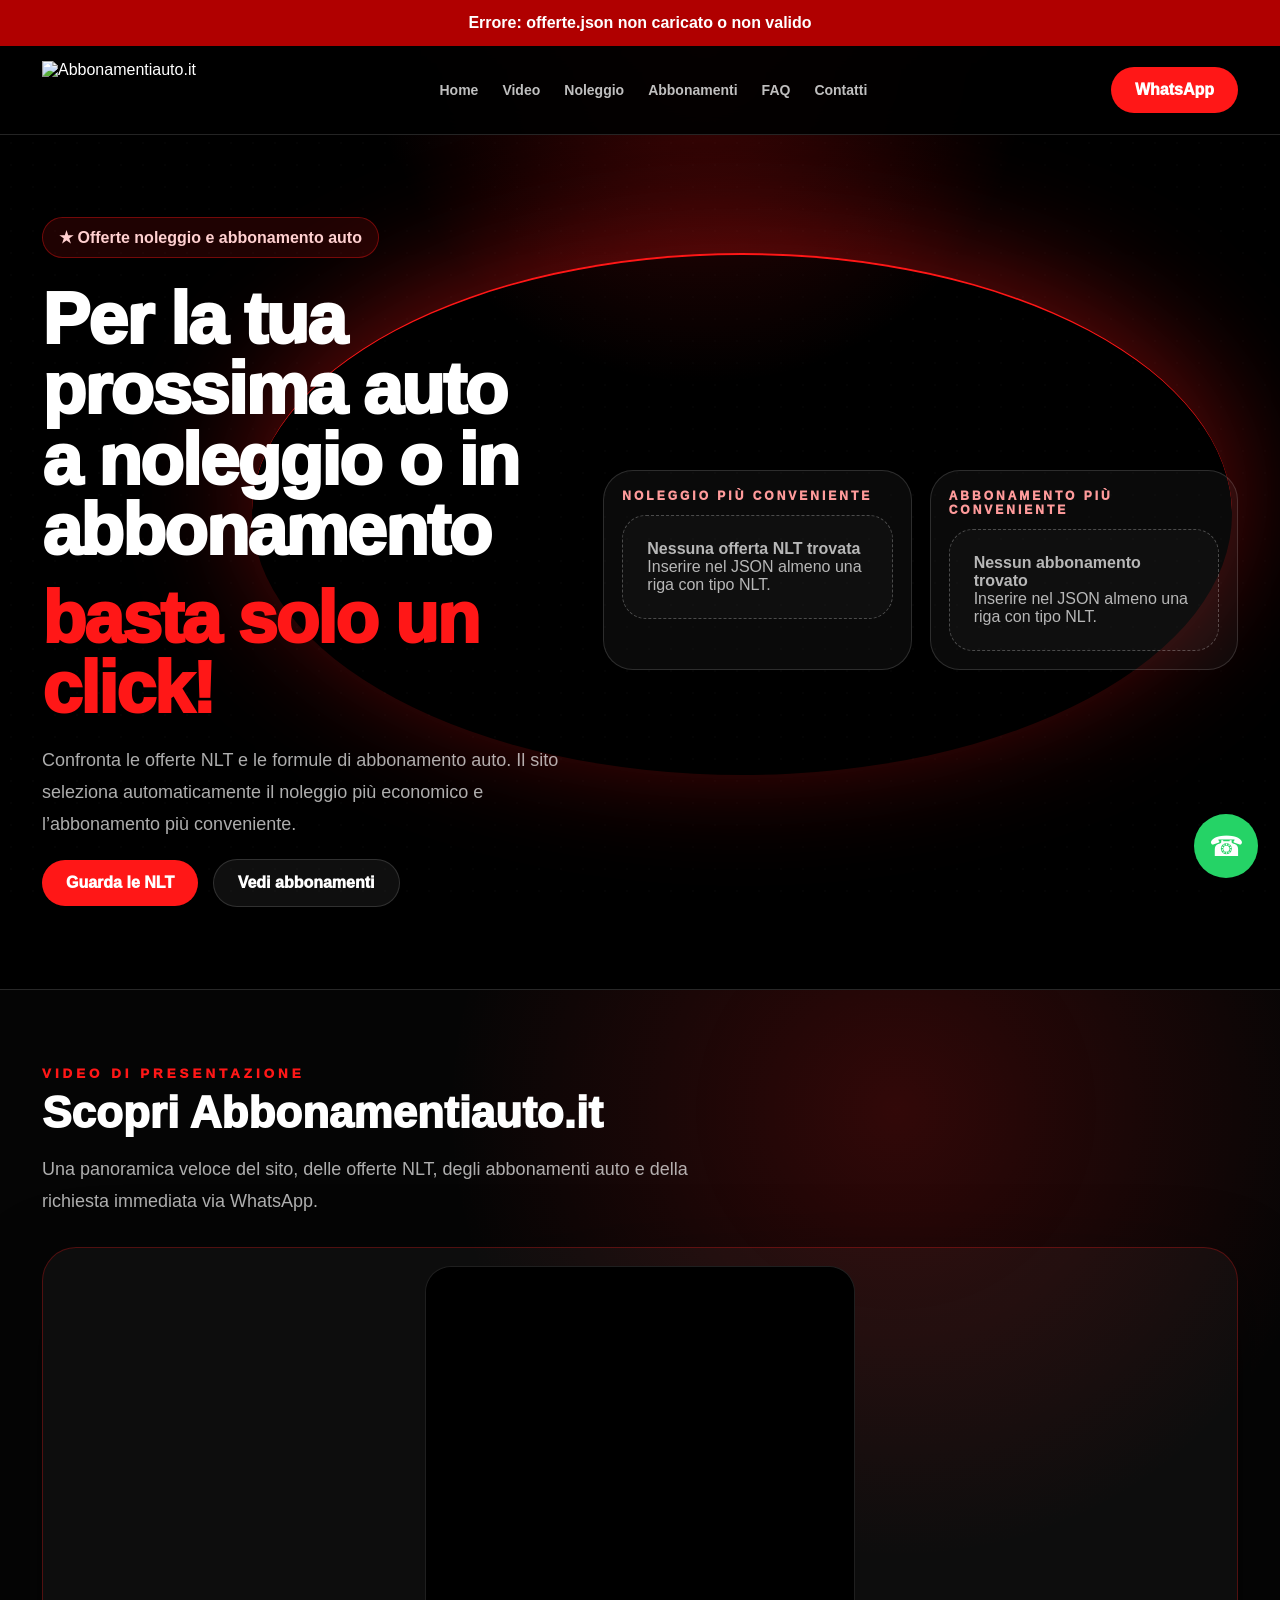
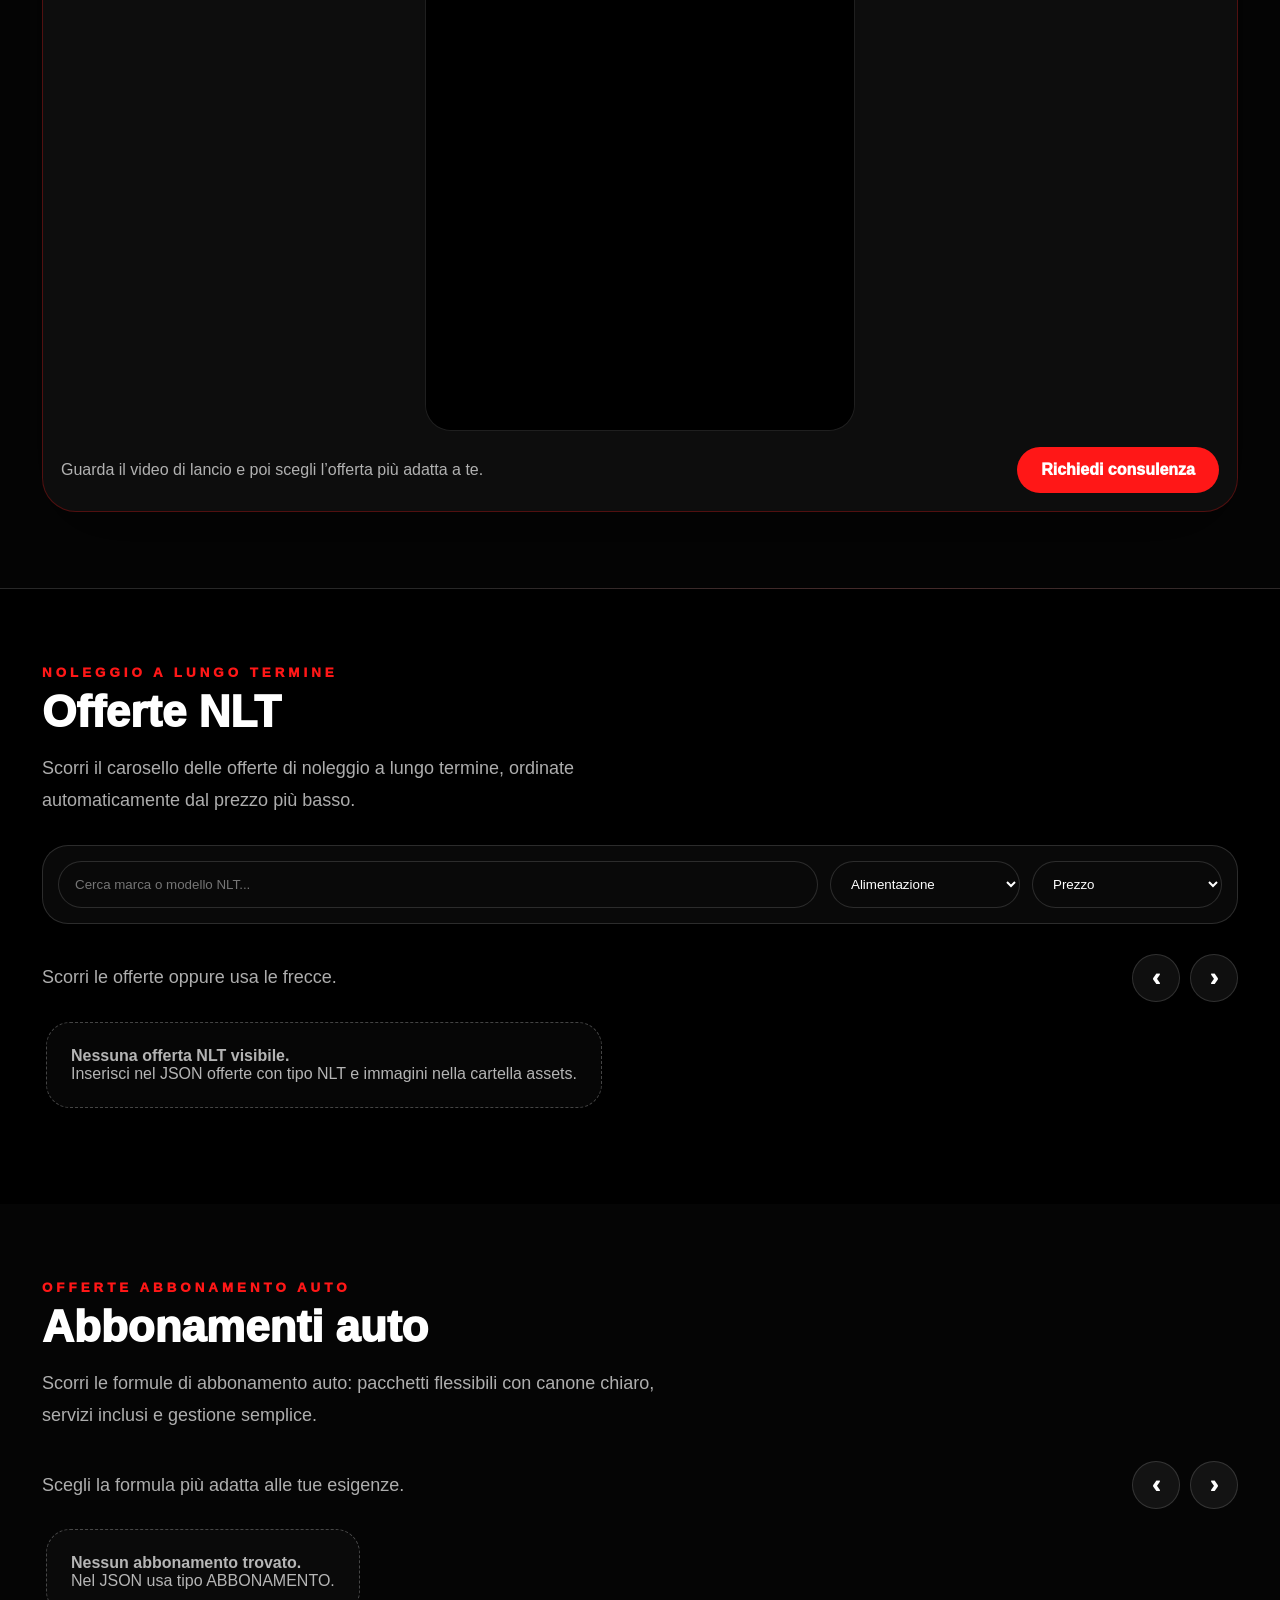
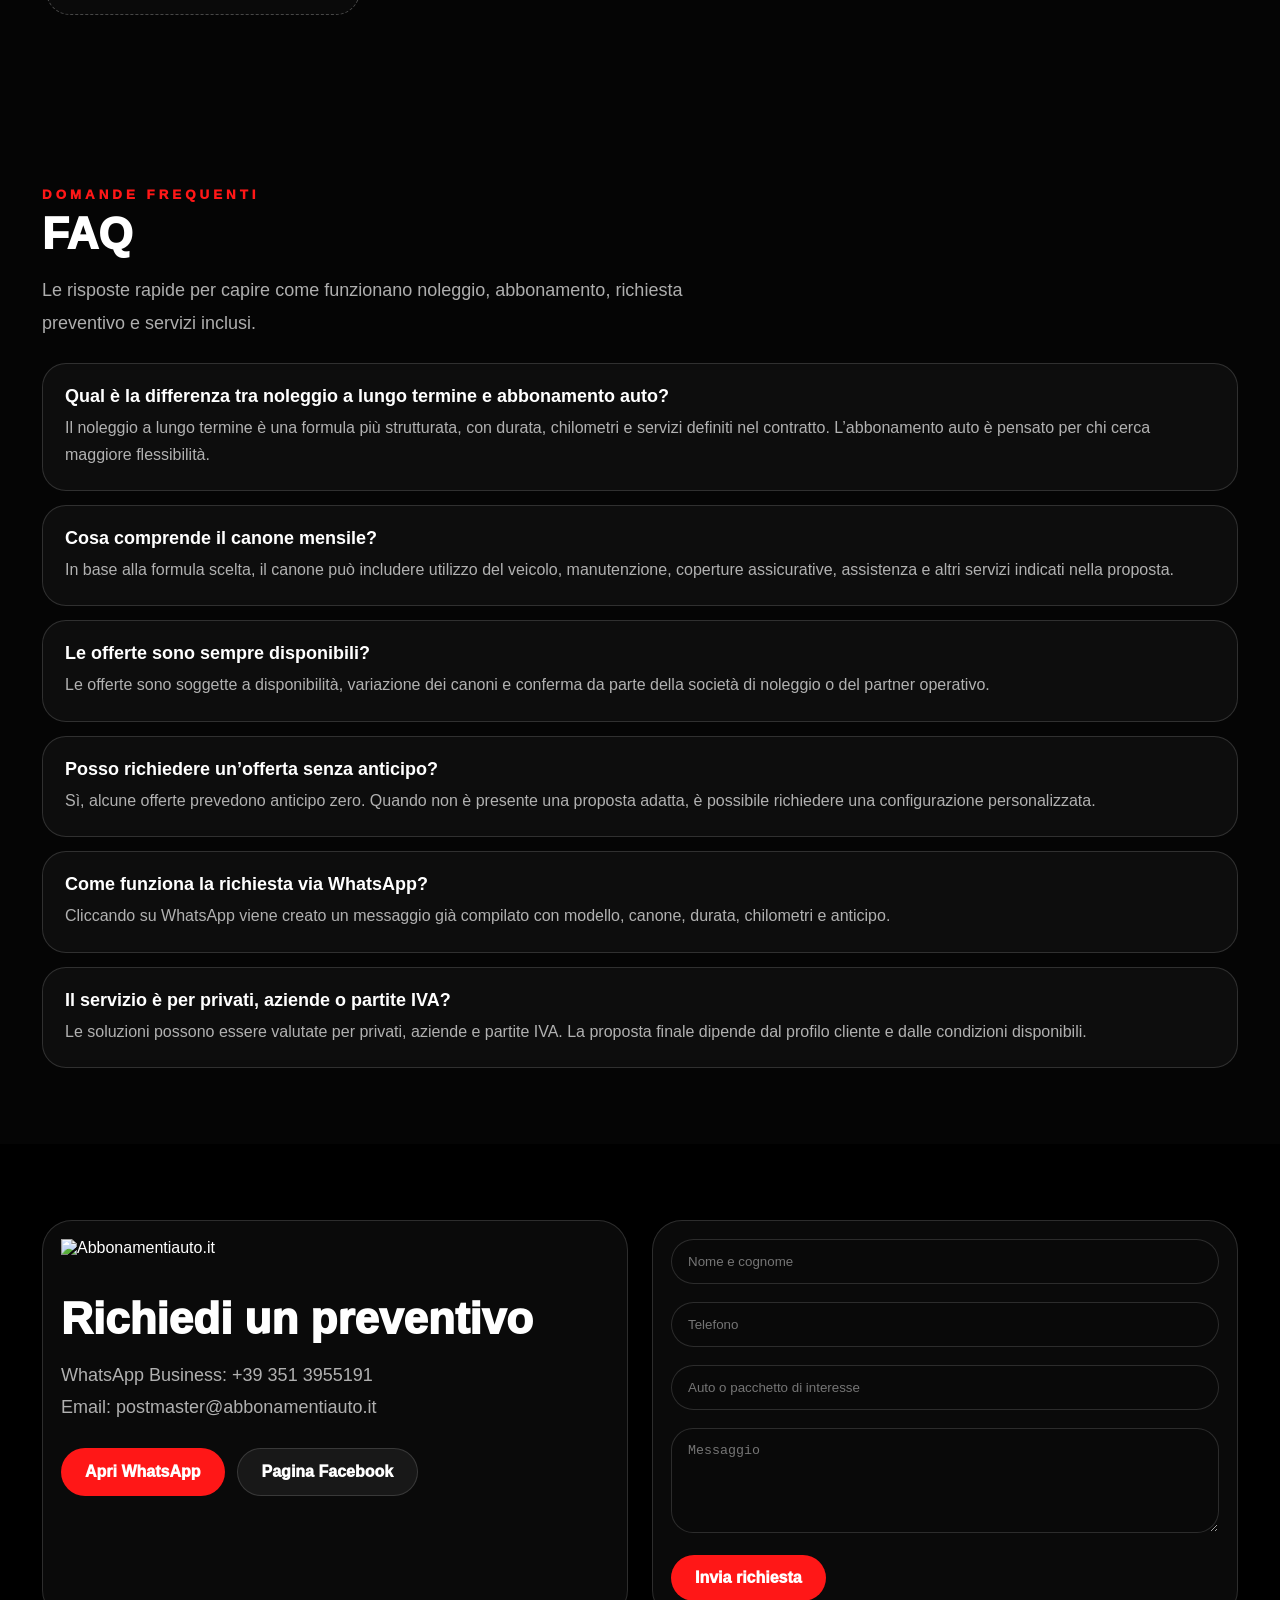
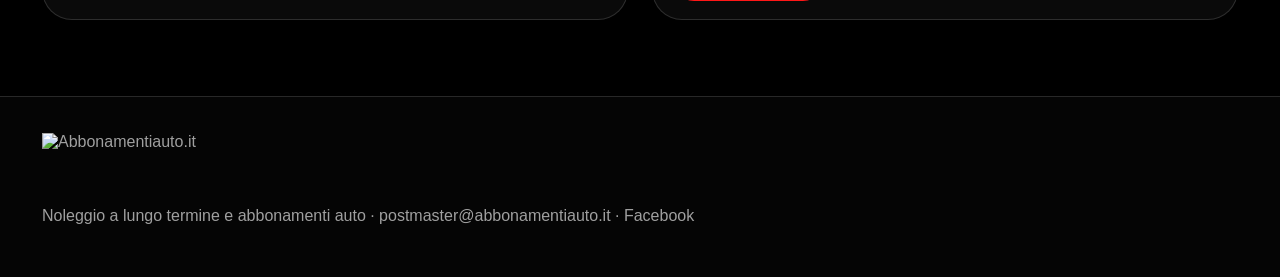
==== commit 3056a773: "Add files via upload" ====
--- a/index.html
+++ b/index.html
@@ -5,7 +5,7 @@
 <meta name="viewport" content="width=device-width, initial-scale=1">
 <title>Abbonamentiauto.it | Noleggio e abbonamenti auto</title>
 <meta name="description" content="Noleggio a lungo termine e abbonamenti auto. Basta solo un click.">
-<!-- ABBONAMENTIAUTO_INDEX_V11_CAROUSEL_STABILE -->
+<!-- ABBONAMENTIAUTO_INDEX_V12_YOUTUBE_SHORTS -->
 <style>
 *{box-sizing:border-box}
 html{scroll-behavior:smooth}
@@ -72,6 +72,11 @@
 .video-box{margin-top:30px;border:1px solid rgba(255,23,23,.28);background:rgba(255,255,255,.035);border-radius:34px;padding:18px;box-shadow:0 25px 80px rgba(0,0,0,.45)}
 .video-frame{position:relative;overflow:hidden;border-radius:26px;background:#000;border:1px solid rgba(255,255,255,.12)}
 .video-frame video{display:block;width:100%;max-height:680px;background:#000}
+
+.youtube-frame{aspect-ratio:9/16;max-width:430px;margin:0 auto}
+.youtube-frame iframe{display:block;width:100%;height:100%;border:0;border-radius:26px;background:#000}
+@media(max-width:720px){.youtube-frame{max-width:100%}}
+
 .video-note{display:flex;flex-wrap:wrap;gap:12px;align-items:center;justify-content:space-between;margin-top:16px;color:var(--muted)}
 
 @media(max-width:1050px){
@@ -136,14 +141,18 @@
       <p class="lead">Una panoramica veloce del sito, delle offerte NLT, degli abbonamenti auto e della richiesta immediata via WhatsApp.</p>
     </div>
     <div class="video-box">
-      <div class="video-frame">
-        <video controls playsinline preload="metadata" poster="img/copertina-video.png">
-          <source src="video/presentazione-abbonamentiauto.mp4" type="video/mp4">
-          Il tuo browser non supporta la riproduzione video.
-        </video>
+      <div class="video-frame youtube-frame">
+        <iframe
+          src="https://www.youtube.com/embed/pKFoe8k3f78"
+          title="Video presentazione Abbonamentiauto.it"
+          frameborder="0"
+          allow="accelerometer; autoplay; clipboard-write; encrypted-media; gyroscope; picture-in-picture; web-share"
+          referrerpolicy="strict-origin-when-cross-origin"
+          allowfullscreen>
+        </iframe>
       </div>
       <div class="video-note">
-        <span>Guarda il video e poi scegli l’offerta più adatta a te.</span>
+        <span>Guarda il video di lancio e poi scegli l’offerta più adatta a te.</span>
         <a class="btn" href="https://wa.me/393513955191" target="_blank">Richiedi consulenza</a>
       </div>
     </div>
